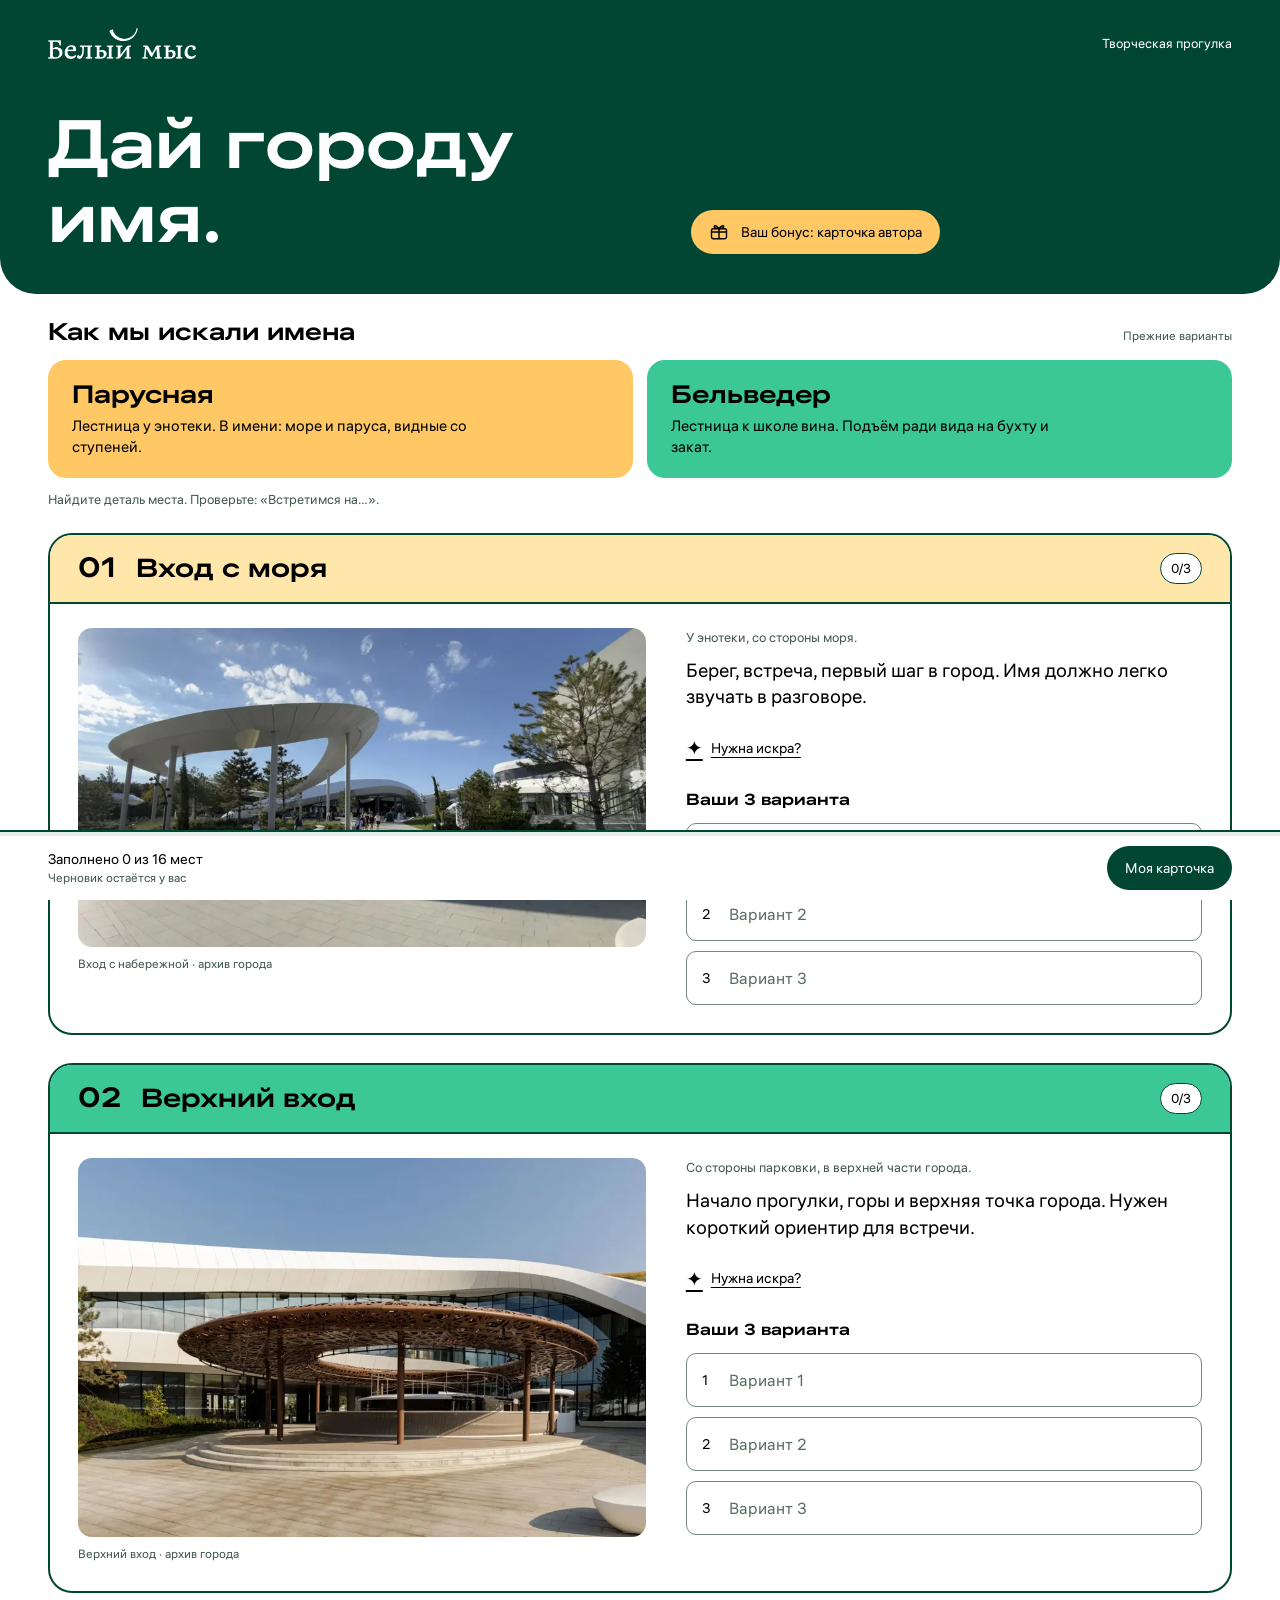
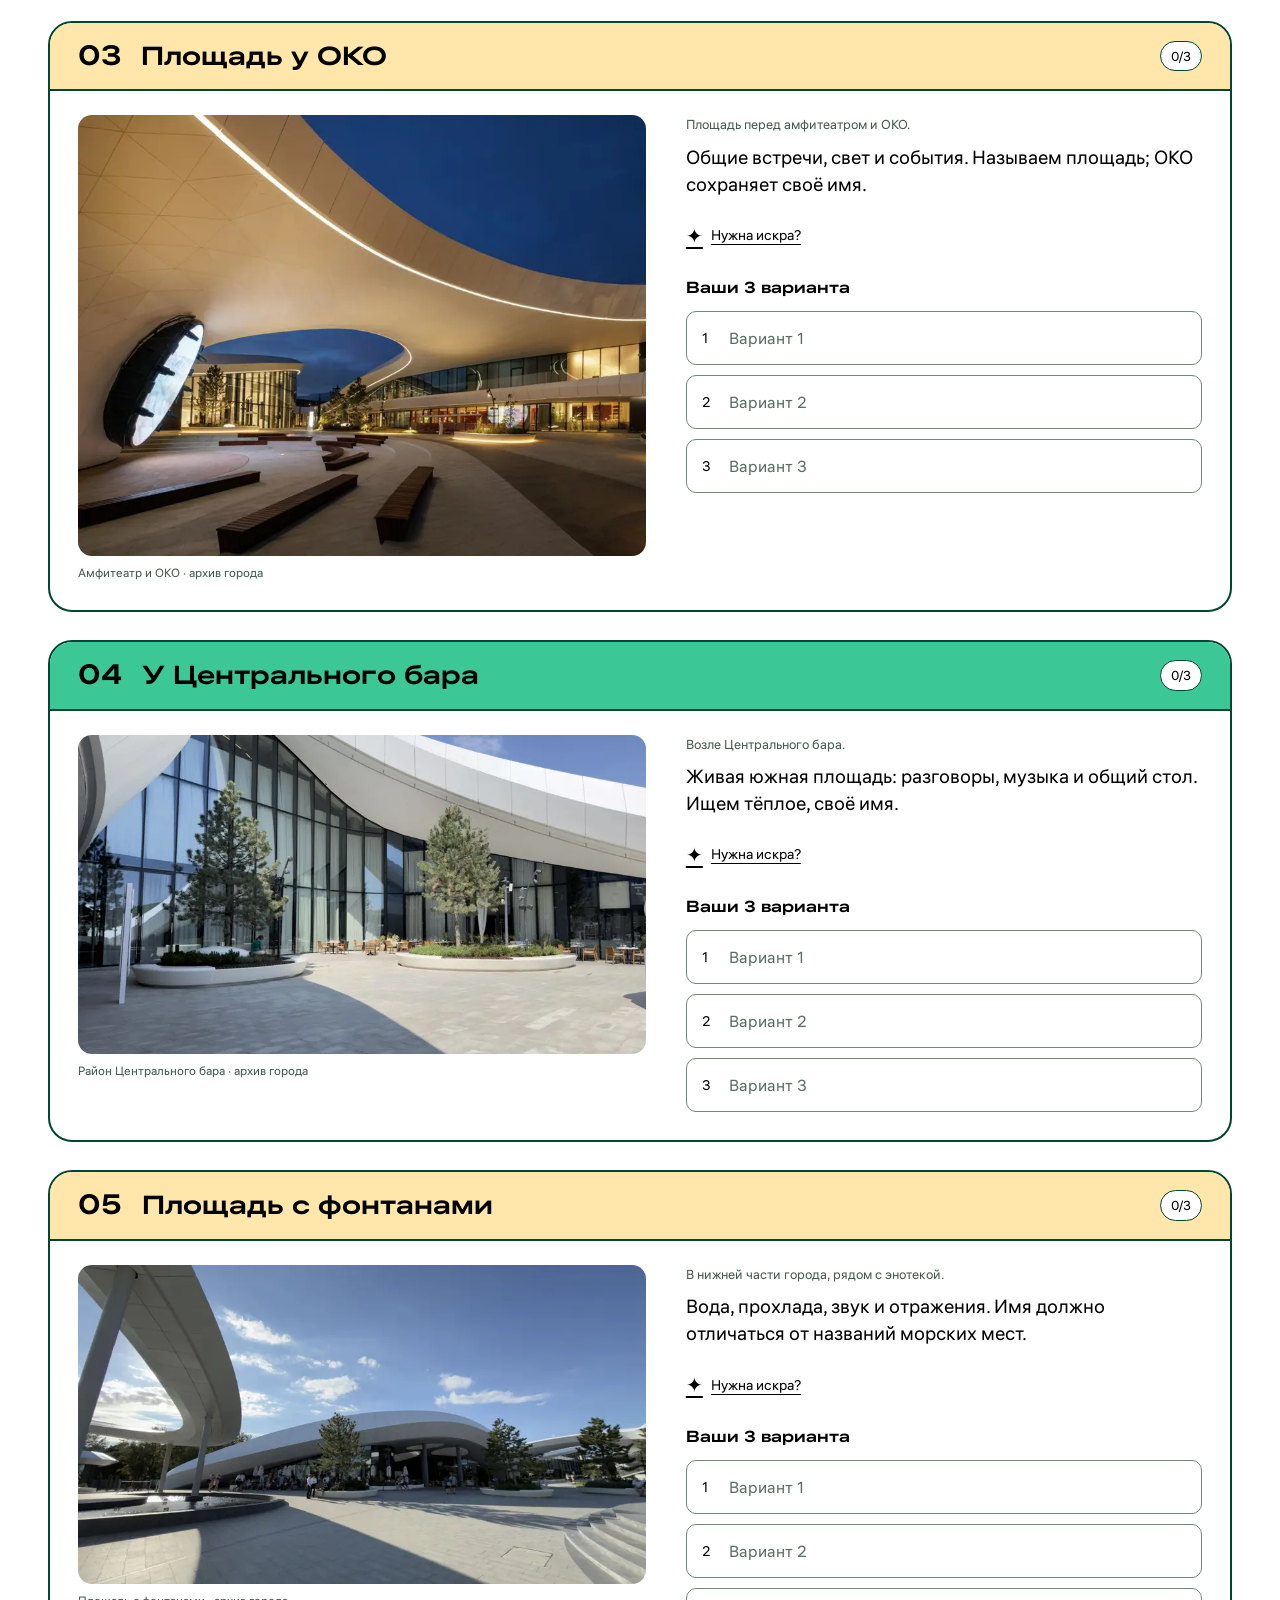
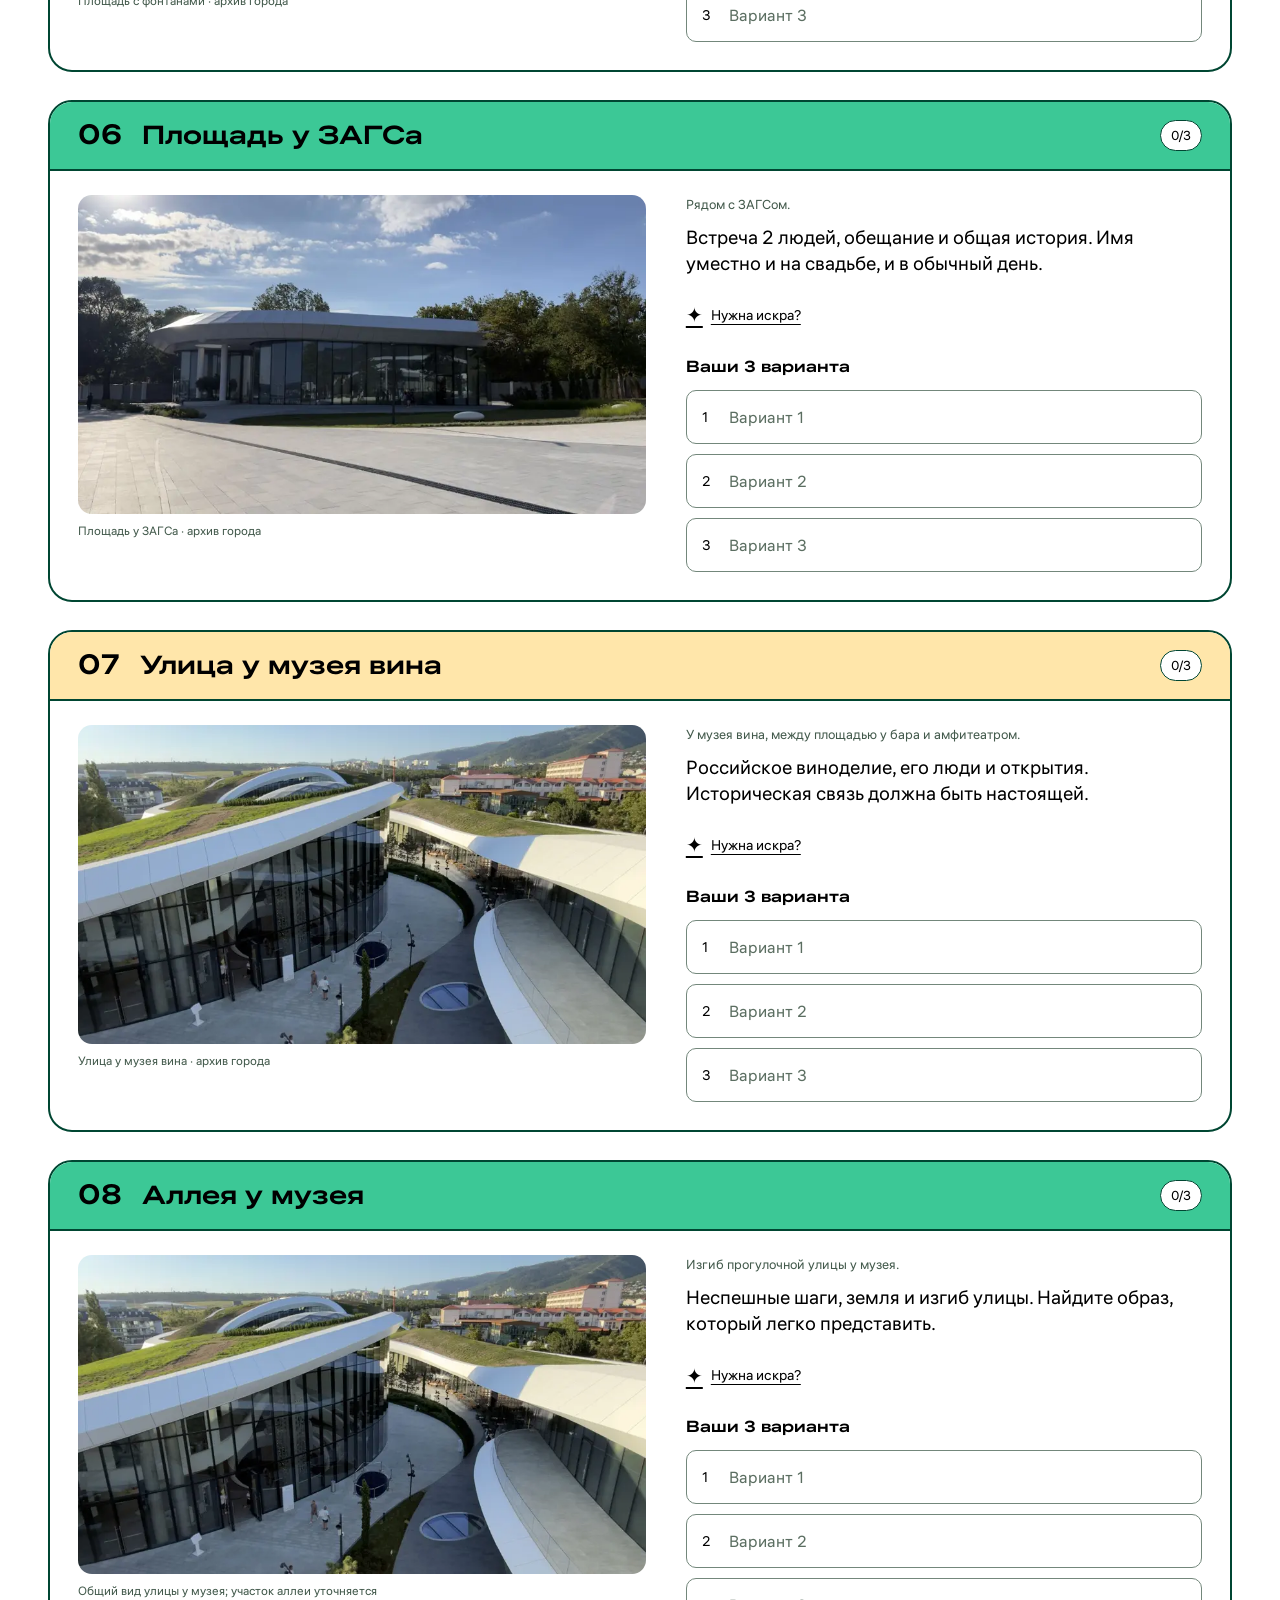
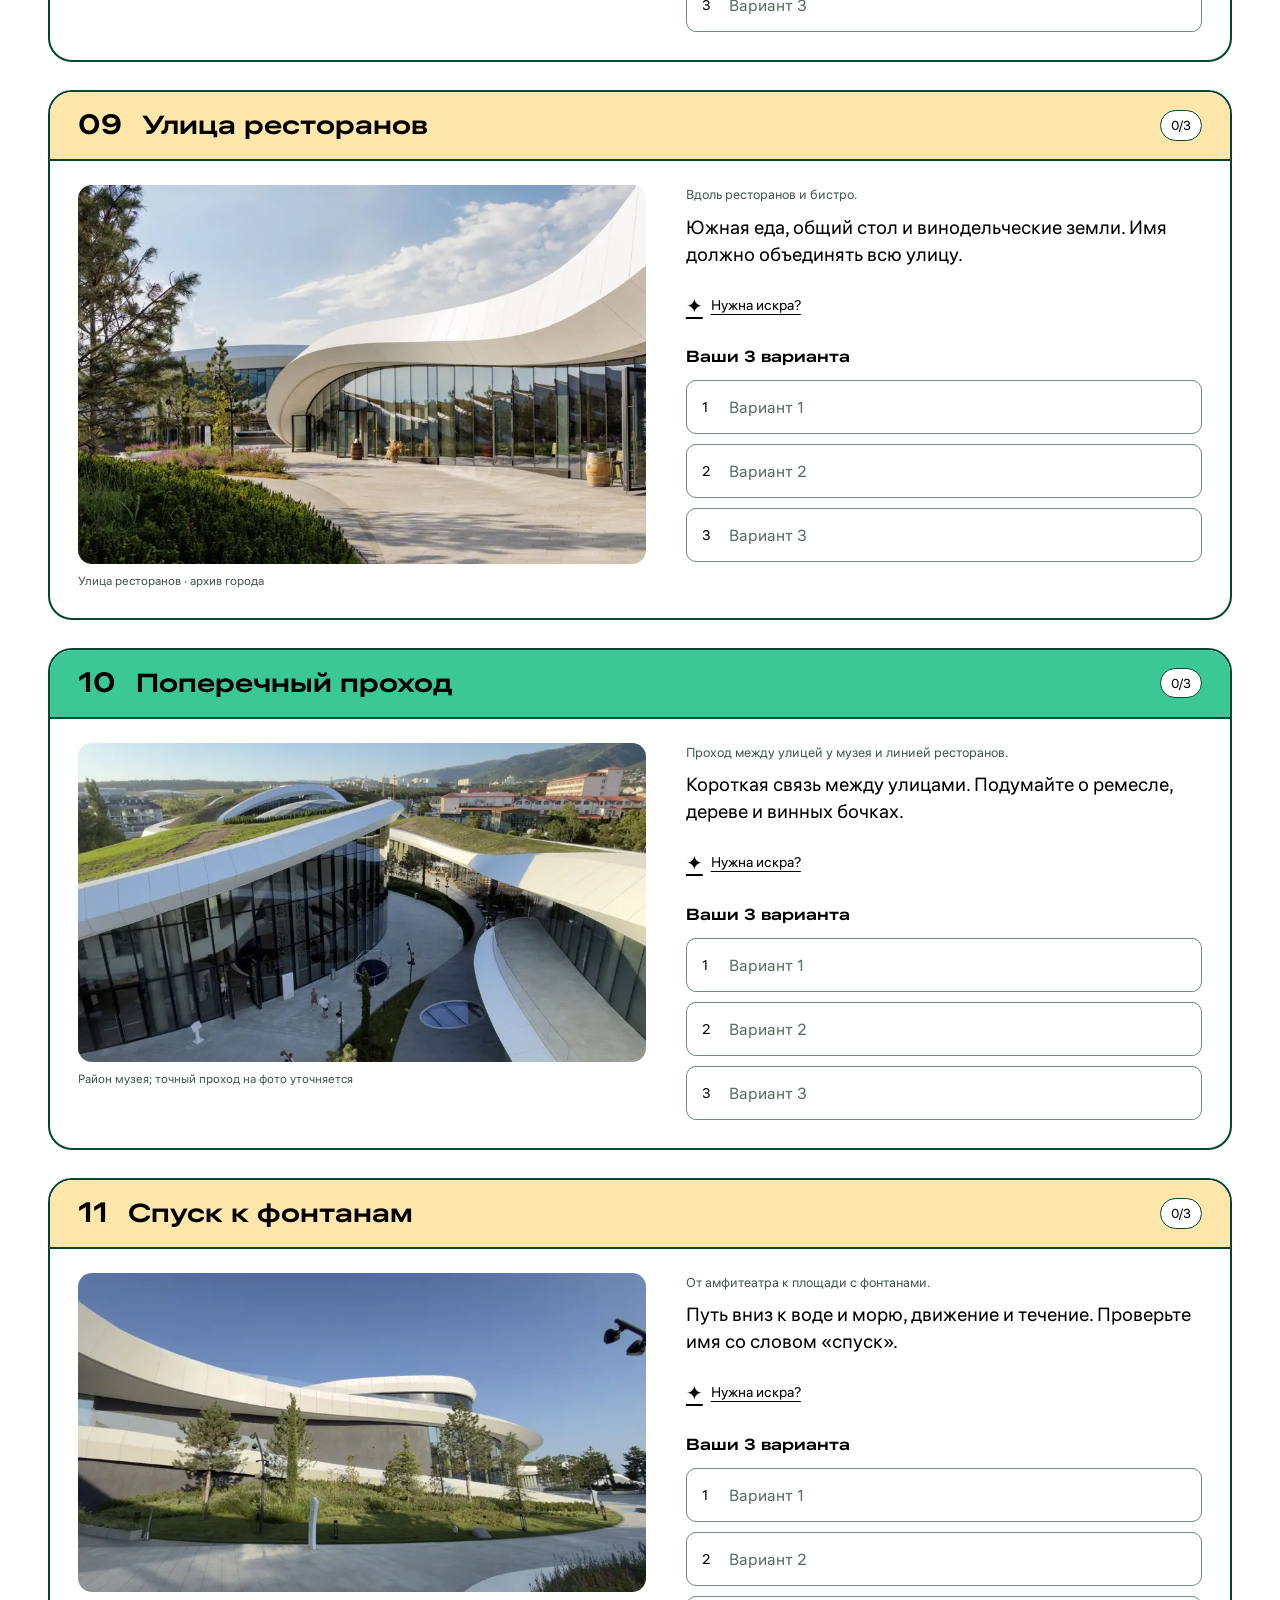
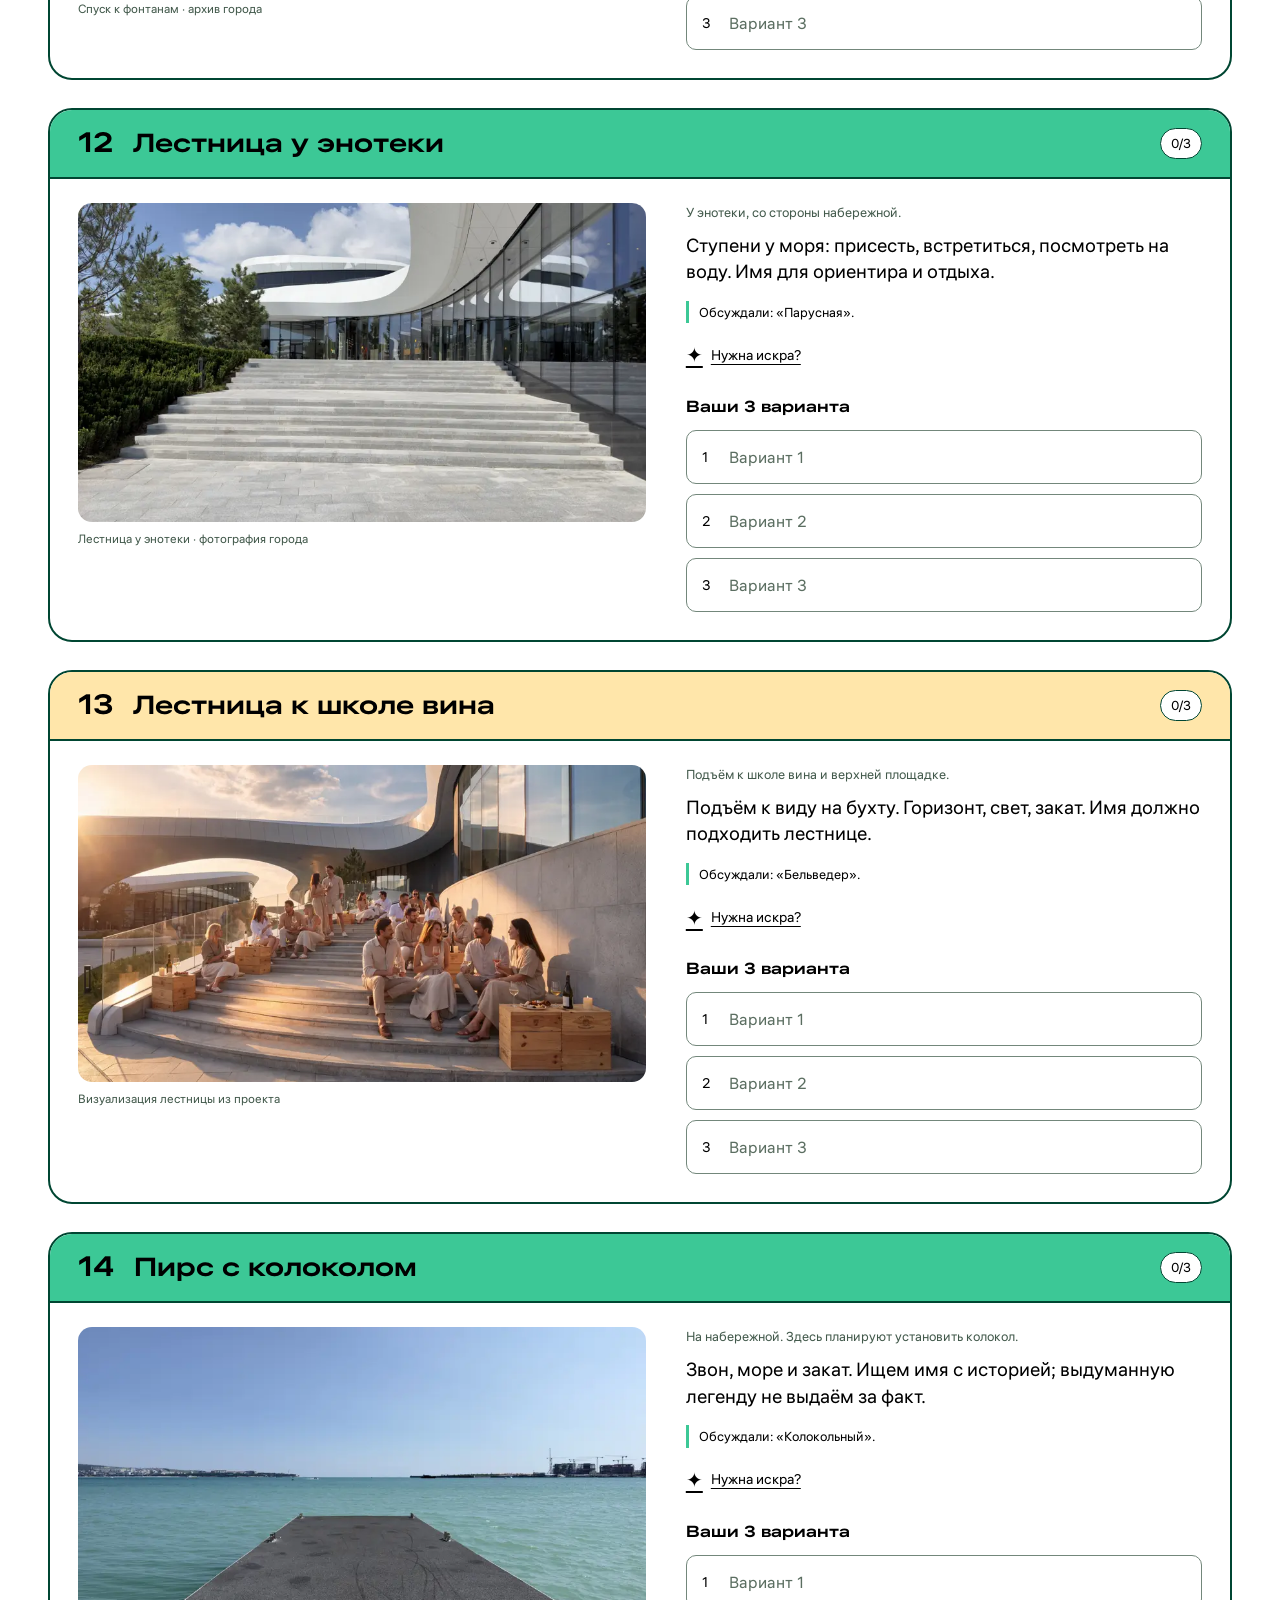
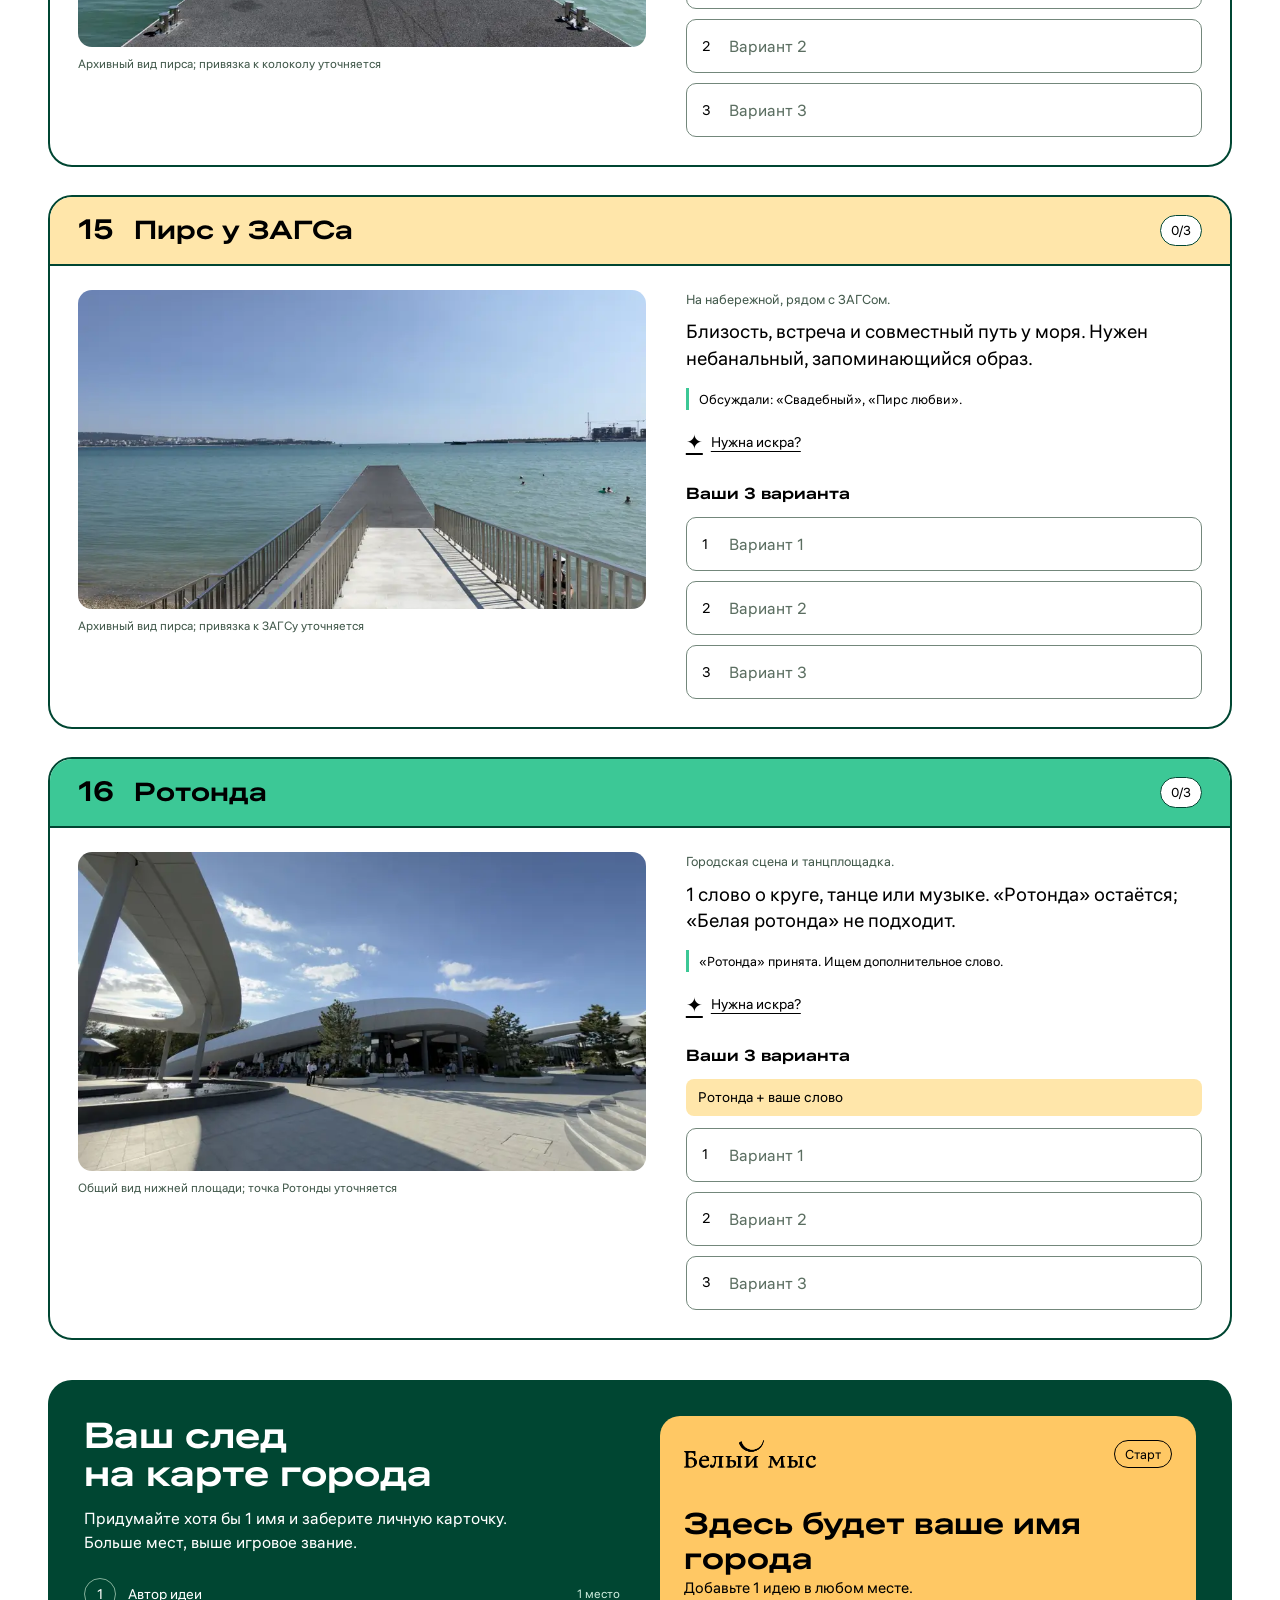
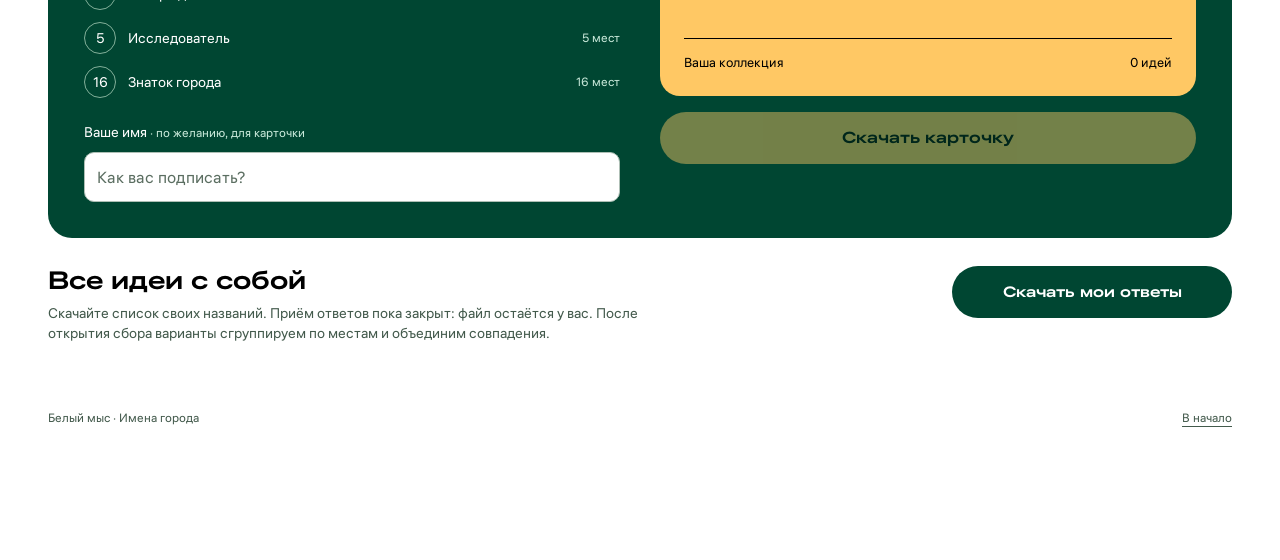
==== names/index.html @ 35e1e7e1 "Remove selected naming-page hero text" ====
<!doctype html>
<html lang="ru" data-names-version="clean-header-20261103-3"><head><meta charset="utf-8"><meta name="viewport" content="width=device-width,initial-scale=1,viewport-fit=cover"><title>Дай городу имя · Белый мыс</title><meta name="description" content="16 мест, ваши идеи и личная карточка автора. Придумайте имена Белому мысу."><meta name="theme-color" content="#004632"><link rel="icon" href="/favicon.svg"><link rel="preload" href="/ALS-Hauss-Next-Regular.woff2" as="font" type="font/woff2" crossorigin><link rel="preload" href="/ALS-Hauss-Next-Wide-Bold.woff2" as="font" type="font/woff2" crossorigin><style>
@font-face{font-family:Hauss;src:url('/ALS-Hauss-Next-Regular.woff2') format('woff2');font-weight:400;font-display:swap}
@font-face{font-family:HaussWide;src:url('/ALS-Hauss-Next-Wide-Bold.woff2') format('woff2');font-weight:700;font-display:swap}
:root{--yellow:#ffc864;--green:#3cc896;--forest:#004632;--cream:#ffe6aa;--ink:#000;--white:#fff;--red:#c81432;--line:#aebfb5;--muted:#435a4c}
*{box-sizing:border-box}html{scroll-behavior:smooth;scroll-padding-top:16px}body{margin:0;color:var(--ink);background:var(--white);font:17px/1.45 Hauss,sans-serif;-webkit-font-smoothing:antialiased}h1,h2,h3,p,figure{margin:0}h1,h2,h3,strong,legend,.wide{font-family:HaussWide,sans-serif;font-weight:700}h1,h2,h3{line-height:1.08}button,input,select{font:inherit}button,summary,a{-webkit-tap-highlight-color:transparent}button,summary{cursor:pointer}img{display:block;max-width:100%}a{color:inherit;text-underline-offset:4px}button:disabled{opacity:.45;cursor:default}button:focus-visible,a:focus-visible,summary:focus-visible{outline:3px solid currentColor;outline-offset:4px}input:focus,select:focus{outline:3px solid var(--green);outline-offset:2px}[hidden]{display:none!important}.wrap{width:min(100% - 64px,1184px);margin-inline:auto}.hero{background:var(--forest);color:var(--white);border-radius:0 0 36px 36px}.topbar{display:flex;align-items:center;justify-content:space-between;gap:20px;padding:28px 0}.brand{width:148px;height:auto}.topbar span{font-size:13px}.hero-body{display:grid;grid-template-columns:1.1fr 1fr;gap:48px;padding:20px 0 40px;align-items:end}.hero h1{font-size:68px;max-width:620px}.hero h1 span{display:block}.lead{font-size:20px;line-height:1.4;margin-bottom:20px}.gift-link{display:inline-flex;align-items:center;gap:12px;min-height:44px;color:var(--ink);background:var(--yellow);padding:10px 18px;border-radius:100px;text-decoration:none;font-size:14px}.gift-link svg{width:20px;height:20px}.intro{display:flex;justify-content:space-between;align-items:start;gap:40px;padding:24px 0}.intro-example{font-size:16px;line-height:1.5;max-width:560px}.intro-example strong{font-size:17px}.how{font-size:14px;max-width:480px;flex:0 1 440px}.how summary{min-height:44px;display:flex;align-items:center;gap:12px;list-style:none}.how summary::after{content:'+';font-size:26px;margin-left:auto}.how[open] summary::after{content:'−'}.how summary::-webkit-details-marker{display:none}.how p{padding:10px 0;line-height:1.5}.how p+p{border-top:1px solid var(--line)}.places-list{display:grid;gap:28px}.place{border:2px solid var(--forest);border-radius:24px;overflow:hidden;background:var(--white);scroll-margin-top:16px}.place-top{display:flex;justify-content:space-between;align-items:center;gap:20px;padding:18px 28px;background:var(--cream);border-bottom:2px solid var(--forest)}.place:nth-child(even) .place-top{background:var(--green)}.place-heading{display:flex;align-items:baseline;gap:20px;min-width:0}.place-num{font-family:HaussWide,sans-serif;font-size:28px;line-height:1;flex:none}.place h3{font-size:26px;line-height:1.15}.card-count{font-size:13px;white-space:nowrap;flex:none;border:1px solid var(--forest);padding:5px 10px;border-radius:100px;background:var(--white)}.place[data-complete="true"] .card-count{background:var(--forest);color:var(--white)}.place-inner{display:grid;grid-template-columns:1.1fr 1fr;gap:40px;padding:24px 28px 28px;align-items:start}.place figure img{width:100%;height:auto;border-radius:14px}.place figcaption{font-size:12px;line-height:1.4;color:var(--muted);padding-top:9px}.location{font-size:13px;color:var(--muted);margin-bottom:10px}.brief{font-size:19px;line-height:1.4;margin-bottom:16px}.hint{font-size:14px;margin-bottom:18px}.hint summary{width:max-content;min-height:44px;display:flex;align-items:center;gap:8px;list-style:none;text-decoration:underline;text-underline-offset:4px}.hint summary::-webkit-details-marker{display:none}.hint summary::before{content:'✦';font-size:20px}.hint p{background:var(--cream);border-radius:12px;padding:14px 16px;margin:2px 0 16px}fieldset{min-width:0;padding:0;border:0;margin:0}legend{font-size:16px;padding:0;margin-bottom:12px}.variant{display:flex;align-items:center;position:relative;margin-bottom:10px}.variant:last-child{margin-bottom:0}.variant>span{position:absolute;left:16px;font-size:14px;pointer-events:none}.variant input{width:100%;min-width:0;height:54px;padding:14px 16px 14px 42px;border:1px solid #73877b;border-radius:10px;background:var(--white);color:var(--ink);font-size:16px;scroll-margin-bottom:100px}.variant input::placeholder,.author::placeholder{color:#5b6e61;opacity:1}.variant input:not(:placeholder-shown){background:#effaf5}.rotunda{font-size:14px;padding:8px 12px;background:var(--cream);border-radius:8px;margin-bottom:12px}.result{background:var(--forest);color:var(--white);border-radius:24px;margin-top:40px;padding:36px;display:grid;grid-template-columns:1fr 1fr;gap:40px;scroll-margin-top:16px}.result h2{font-size:36px;margin-bottom:14px}.result-copy>p{font-size:16px;max-width:440px}.levels{list-style:none;padding:0;margin:24px 0 0;display:grid;gap:12px}.levels li{display:flex;gap:12px;align-items:center;font-size:14px}.levels .level-number{display:flex;align-items:center;justify-content:center;border:1px solid #83b09a;border-radius:50%;width:32px;height:32px;flex:none}.levels li[data-earned="true"] .level-number{background:var(--green);border-color:var(--green);color:var(--ink)}.levels li span:last-child{color:#c7e8d9;margin-left:auto;font-size:12px}.author-label,.favorite-label{display:block;font-size:14px;margin:24px 0 10px}.author-label span{font-size:12px;color:#c7e8d9}.author,select{width:100%;height:50px;border:1px solid var(--line);border-radius:10px;background:var(--white);color:var(--ink);padding:12px;font-size:16px;min-width:0}.postcard{background:var(--yellow);color:var(--ink);border-radius:20px;padding:24px;position:relative;overflow:hidden;min-height:280px;display:flex;flex-direction:column;justify-content:space-between;gap:24px}.postcard-logo{width:132px;height:auto}.card-level{font-size:13px;display:flex;flex-wrap:wrap;gap:12px;align-items:center;justify-content:space-between}.card-level>span{border:1px solid var(--ink);padding:4px 10px;border-radius:50px}.postcard-name{font-family:HaussWide,sans-serif;font-size:30px;line-height:1.16;overflow-wrap:anywhere}.postcard-bottom>span:first-child{min-width:0;overflow-wrap:anywhere}.postcard-bottom>span:last-child{white-space:nowrap}.postcard-bottom{border-top:1px solid var(--ink);padding-top:14px;font-size:13px;display:flex;justify-content:space-between;gap:12px}.card-empty{font-size:15px}.reward-download{display:block;width:100%;background:var(--yellow);color:var(--ink);border:0;border-radius:100px;min-height:52px;padding:14px;font-family:HaussWide,sans-serif;font-size:16px;margin-top:16px}.result select{font-size:14px}.card-status{font-size:13px;margin-top:12px}.save-area{padding:28px 0 32px;display:flex;align-items:start;justify-content:space-between;gap:40px}.save-copy{max-width:620px}.save-copy h2{font-size:25px;margin-bottom:10px}.save-copy p{font-size:14px;color:var(--muted)}.save-actions{min-width:280px}.submit{display:block;width:100%;min-height:52px;background:var(--forest);color:var(--white);border:0;border-radius:100px;padding:14px 24px;font-family:HaussWide,sans-serif;font-size:15px}.status{background:var(--cream);color:var(--ink);font-size:14px;padding:16px;border-radius:12px;margin-top:16px}.status.error{color:var(--red)}.backup{background:none;border:0;color:var(--ink);padding:12px 0;text-decoration:underline;font-size:14px}.bottom{position:fixed;bottom:0;inset-inline:0;z-index:20;background:var(--white);color:var(--ink);border-top:2px solid var(--forest);padding-bottom:env(safe-area-inset-bottom)}.bottom-inner{display:flex;justify-content:space-between;align-items:center;gap:20px;padding-block:10px}.progress-stack{min-width:0}.progress{display:block;font-size:14px}.draft{font-size:12px;color:var(--muted);display:block}.bottom a{background:var(--forest);color:var(--white);padding:12px 18px;border-radius:100px;text-decoration:none;font-size:14px;white-space:nowrap;min-height:44px}.progress-track{height:4px;background:#e4ece7}.progress-fill{height:100%;background:var(--green);width:0;transition:width .2s}.toast{position:fixed;left:50%;transform:translateX(-50%);bottom:100px;z-index:25;width:max-content;max-width:calc(100% - 32px);padding:14px 20px;border:2px solid var(--forest);border-radius:16px;background:var(--yellow);font-size:14px;box-shadow:0 4px 0 var(--forest)}.update-notice{background:var(--yellow);color:var(--ink);padding:12px 20px;display:flex;justify-content:center;align-items:center;gap:20px;font-size:14px}.update-notice button{background:var(--forest);color:var(--white);border:0;border-radius:100px;padding:12px 18px;min-height:44px}footer{display:flex;justify-content:space-between;align-items:center;gap:20px;padding:20px 0 120px;font-size:12px;color:var(--muted)}footer a{display:flex;align-items:center;min-height:44px}.trap,.sr-only{position:absolute;width:1px;height:1px;padding:0;overflow:hidden;clip:rect(0,0,0,0);white-space:nowrap;border:0}.skip{position:absolute;top:-100px;left:16px;background:var(--white);padding:12px;z-index:30}.skip:focus{top:12px}noscript{display:block;background:var(--cream);padding:20px}
@media(max-width:900px){.wrap{width:calc(100% - 40px)}.hero h1{font-size:54px}.hero-body{gap:32px}.place-inner{gap:24px;padding:22px}.place-top{padding:18px 22px}.place h3{font-size:23px}.brief{font-size:17px}.result{padding:28px;gap:28px}.result h2{font-size:30px}.postcard-name{font-size:26px}.save-actions{min-width:240px}}
@media(max-width:700px){.wrap{width:calc(100% - 32px)}.hero{border-radius:0 0 24px 24px}.topbar{padding:22px 4px 12px;gap:16px}.brand{width:130px}.topbar span{font-size:11px;max-width:110px;text-align:right}.hero-body{display:block;padding:12px 4px 24px}.hero h1{font-size:43px;line-height:1.02;margin-bottom:16px;max-width:360px}.hero h1 span{display:inline}.lead{font-size:16px;margin-bottom:16px;max-width:420px}.gift-link{min-height:44px;font-size:13px;padding:10px 14px;gap:10px}.intro{display:block;padding:20px 4px 12px}.intro-example{font-size:14px}.intro-example strong{font-size:14px}.how{font-size:14px;margin-top:6px}.how summary{min-height:44px}.places-list{gap:20px}.place{border-radius:20px}.place-top{padding:16px;gap:12px;align-items:start}.place-heading{align-items:start;gap:12px}.place-num{font-size:20px;line-height:1.15}.place h3{font-size:22px}.card-count{font-size:11px;padding:4px 7px;margin-top:1px}.place-inner{display:block;padding:14px 16px 20px}.place figure{margin-bottom:16px}.place figure img{border-radius:10px}.place figcaption{font-size:12px;padding-top:8px}.location{font-size:12px;margin-bottom:8px}.brief{font-size:17px;margin-bottom:2px}.hint{margin-bottom:12px}.hint summary{font-size:13px;min-height:44px}.hint p{font-size:14px;margin-bottom:12px;padding:12px}.variant input{height:52px}.result{display:block;padding:24px 20px;margin-top:28px;border-radius:20px}.result h2{font-size:30px;margin-bottom:12px}.result-copy>p{font-size:15px}.levels{margin-top:20px}.author-label{margin-top:20px}.result-card{margin-top:28px}.postcard{padding:20px;min-height:256px;border-radius:16px}.postcard-name{font-size:27px}.favorite-label{margin-top:16px}.save-area{display:block;padding:24px 4px}.save-copy h2{font-size:24px}.save-copy p{font-size:13px}.save-actions{min-width:0;margin-top:20px}.bottom-inner{padding-block:9px;gap:12px}.progress{font-size:12px}.draft{font-size:11px;max-width:190px}.bottom a{padding:12px 14px;font-size:13px}.toast{bottom:94px;font-size:13px}footer{font-size:11px;padding:4px 4px 112px}.update-notice{padding:10px 16px;gap:12px;font-size:12px}}
@media(max-width:360px){.hero h1{font-size:37px}.place h3{font-size:20px}.place-top{padding:14px 12px}.place-inner{padding:12px 12px 16px}.place-heading{gap:9px}.card-count{padding:3px 6px}.result{padding:22px 16px}.bottom a{font-size:12px;padding-inline:12px}.draft{max-width:160px}.levels li{font-size:13px}.levels li span:last-child{font-size:11px}}
@media(prefers-reduced-motion:reduce){html{scroll-behavior:auto}*{transition:none!important}}

.naming-examples{padding:24px 0}.examples-heading{display:flex;align-items:baseline;justify-content:space-between;gap:16px;margin-bottom:14px}.examples-heading h2{font-size:24px;line-height:1.15}.examples-heading>span{font-size:12px;color:var(--muted);white-space:nowrap}.example-list{display:grid;grid-template-columns:1fr 1fr;gap:14px}.example-list article{border-radius:18px;padding:20px 24px;background:var(--yellow);min-width:0}.example-list article:nth-child(2){background:var(--green)}.example-list h3{font-size:25px;margin-bottom:8px}.example-list p{font-size:15px;line-height:1.45;max-width:420px}.examples-rule{font-size:13px;margin-top:12px;color:var(--muted)}.prior-name{font-size:13px;line-height:1.4;border-left:3px solid var(--green);padding:2px 0 2px 10px;margin:10px 0}
@media(max-width:700px){.naming-examples{padding:20px 4px}.examples-heading{display:block;margin-bottom:12px}.examples-heading h2{font-size:21px;margin-bottom:4px}.examples-heading>span{font-size:12px}.example-list{gap:10px}.example-list article{padding:16px 14px;border-radius:16px}.example-list h3{font-size:20px;margin-bottom:8px}.example-list p{font-size:13px;line-height:1.45}.examples-rule{font-size:12px;margin-top:10px}.prior-name{font-size:12px}}
@media(max-width:360px){.example-list h3{font-size:17px}.example-list article{padding:14px 11px}.example-list p{font-size:12px}}
</style></head><body id="top"><a class="skip" href="#places">К местам</a><div class="update-notice" id="update-notice" hidden><span>Готова новая версия страницы</span><button type="button" id="update-page">Обновить</button></div>
<div class="hero"><div class="wrap"><header class="topbar"><img class="brand" src="[data-uri]" width="1225" height="259" alt="Белый мыс"><span>Творческая прогулка</span></header><div class="hero-body"><h1>Дай городу <span>имя.</span></h1><div><a class="gift-link" href="#send"><svg viewBox="0 0 24 24" fill="none" stroke="currentColor" stroke-width="1.7" aria-hidden="true"><rect x="3" y="8" width="18" height="12" rx="2"/><path d="M12 8v12M3 12h18"/><path d="M12 8C3 8 6 0 12 8Zm0 0c9 0 6-8 0 0Z"/></svg>Ваш бонус: карточка автора</a></div></div></div></div>
<main class="wrap"><section class="naming-examples" id="examples" aria-labelledby="examples-title"><div class="examples-heading"><h2 id="examples-title">Как мы искали имена</h2><span>Прежние варианты</span></div><div class="example-list"><article><h3>Парусная</h3><p>Лестница у энотеки. В имени: море и паруса, видные со ступеней.</p></article><article><h3>Бельведер</h3><p>Лестница к школе вина. Подъём ради вида на бухту и закат.</p></article></div><p class="examples-rule">Найдите деталь места. Проверьте: «Встретимся на…».</p></section>
<form id="names-form"><h2 class="sr-only" id="places">Места для ваших идей</h2><div class="places-list"><section class="place" id="entrance-sea" aria-labelledby="title-entrance-sea"><div class="place-top"><div class="place-heading"><span class="place-num" aria-label="Место 1 из 16">01</span><h3 id="title-entrance-sea">Вход с моря</h3></div><span class="card-count" id="count-entrance-sea" aria-label="Заполнено вариантов">0/3</span></div><div class="place-inner"><figure><img src="[data-uri]" alt="Вход с набережной · архив города" width="1200" height="675" loading="eager"><figcaption>Вход с набережной · архив города</figcaption></figure><div class="place-body"><p class="location">У энотеки, со стороны моря.</p><p class="brief" aria-label="Что должно отражать имя">Берег, встреча, первый шаг в город. Имя должно легко звучать в разговоре.</p><details class="hint"><summary>Нужна искра?</summary><p>Представьте: вы только что пришли с моря. Какое слово хочется сказать?</p></details><fieldset><legend>Ваши 3 варианта</legend><label class="variant" for="entrance-sea-1"><span>1</span><input id="entrance-sea-1" name="entrance-sea-1" data-place="entrance-sea" data-slot="0" maxlength="80" autocomplete="off" type="text" aria-label="Нижний вход с набережной: вариант 1" placeholder="Вариант 1"></label><label class="variant" for="entrance-sea-2"><span>2</span><input id="entrance-sea-2" name="entrance-sea-2" data-place="entrance-sea" data-slot="1" maxlength="80" autocomplete="off" type="text" aria-label="Нижний вход с набережной: вариант 2" placeholder="Вариант 2"></label><label class="variant" for="entrance-sea-3"><span>3</span><input id="entrance-sea-3" name="entrance-sea-3" data-place="entrance-sea" data-slot="2" maxlength="80" autocomplete="off" type="text" aria-label="Нижний вход с набережной: вариант 3" placeholder="Вариант 3"></label></fieldset></div></div></section>
<section class="place" id="entrance-upper" aria-labelledby="title-entrance-upper"><div class="place-top"><div class="place-heading"><span class="place-num" aria-label="Место 2 из 16">02</span><h3 id="title-entrance-upper">Верхний вход</h3></div><span class="card-count" id="count-entrance-upper" aria-label="Заполнено вариантов">0/3</span></div><div class="place-inner"><figure><img src="[data-uri]" alt="Верхний вход · архив города" width="1199" height="800" loading="lazy"><figcaption>Верхний вход · архив города</figcaption></figure><div class="place-body"><p class="location">Со стороны парковки, в верхней части города.</p><p class="brief" aria-label="Что должно отражать имя">Начало прогулки, горы и верхняя точка города. Нужен короткий ориентир для встречи.</p><details class="hint"><summary>Нужна искра?</summary><p>Город начинается здесь. На что похож этот первый шаг?</p></details><fieldset><legend>Ваши 3 варианта</legend><label class="variant" for="entrance-upper-1"><span>1</span><input id="entrance-upper-1" name="entrance-upper-1" data-place="entrance-upper" data-slot="0" maxlength="80" autocomplete="off" type="text" aria-label="Верхний вход со стороны парковки: вариант 1" placeholder="Вариант 1"></label><label class="variant" for="entrance-upper-2"><span>2</span><input id="entrance-upper-2" name="entrance-upper-2" data-place="entrance-upper" data-slot="1" maxlength="80" autocomplete="off" type="text" aria-label="Верхний вход со стороны парковки: вариант 2" placeholder="Вариант 2"></label><label class="variant" for="entrance-upper-3"><span>3</span><input id="entrance-upper-3" name="entrance-upper-3" data-place="entrance-upper" data-slot="2" maxlength="80" autocomplete="off" type="text" aria-label="Верхний вход со стороны парковки: вариант 3" placeholder="Вариант 3"></label></fieldset></div></div></section>
<section class="place" id="square-amphitheatre" aria-labelledby="title-square-amphitheatre"><div class="place-top"><div class="place-heading"><span class="place-num" aria-label="Место 3 из 16">03</span><h3 id="title-square-amphitheatre">Площадь у ОКО</h3></div><span class="card-count" id="count-square-amphitheatre" aria-label="Заполнено вариантов">0/3</span></div><div class="place-inner"><figure><img src="[data-uri]" alt="Амфитеатр и ОКО · архив города" width="1032" height="800" loading="lazy"><figcaption>Амфитеатр и ОКО · архив города</figcaption></figure><div class="place-body"><p class="location">Площадь перед амфитеатром и ОКО.</p><p class="brief" aria-label="Что должно отражать имя">Общие встречи, свет и события. Называем площадь; ОКО сохраняет своё имя.</p><details class="hint"><summary>Нужна искра?</summary><p>Вечером сюда сходятся люди. Что их объединяет?</p></details><fieldset><legend>Ваши 3 варианта</legend><label class="variant" for="square-amphitheatre-1"><span>1</span><input id="square-amphitheatre-1" name="square-amphitheatre-1" data-place="square-amphitheatre" data-slot="0" maxlength="80" autocomplete="off" type="text" aria-label="Площадь у амфитеатра и ОКО: вариант 1" placeholder="Вариант 1"></label><label class="variant" for="square-amphitheatre-2"><span>2</span><input id="square-amphitheatre-2" name="square-amphitheatre-2" data-place="square-amphitheatre" data-slot="1" maxlength="80" autocomplete="off" type="text" aria-label="Площадь у амфитеатра и ОКО: вариант 2" placeholder="Вариант 2"></label><label class="variant" for="square-amphitheatre-3"><span>3</span><input id="square-amphitheatre-3" name="square-amphitheatre-3" data-place="square-amphitheatre" data-slot="2" maxlength="80" autocomplete="off" type="text" aria-label="Площадь у амфитеатра и ОКО: вариант 3" placeholder="Вариант 3"></label></fieldset></div></div></section>
<section class="place" id="square-central-bar" aria-labelledby="title-square-central-bar"><div class="place-top"><div class="place-heading"><span class="place-num" aria-label="Место 4 из 16">04</span><h3 id="title-square-central-bar">У Центрального бара</h3></div><span class="card-count" id="count-square-central-bar" aria-label="Заполнено вариантов">0/3</span></div><div class="place-inner"><figure><img src="[data-uri]" alt="Район Центрального бара · архив города" width="1200" height="675" loading="lazy"><figcaption>Район Центрального бара · архив города</figcaption></figure><div class="place-body"><p class="location">Возле Центрального бара.</p><p class="brief" aria-label="Что должно отражать имя">Живая южная площадь: разговоры, музыка и общий стол. Ищем тёплое, своё имя.</p><details class="hint"><summary>Нужна искра?</summary><p>Как позвать друзей сюда одним словом?</p></details><fieldset><legend>Ваши 3 варианта</legend><label class="variant" for="square-central-bar-1"><span>1</span><input id="square-central-bar-1" name="square-central-bar-1" data-place="square-central-bar" data-slot="0" maxlength="80" autocomplete="off" type="text" aria-label="Площадь у Центрального бара: вариант 1" placeholder="Вариант 1"></label><label class="variant" for="square-central-bar-2"><span>2</span><input id="square-central-bar-2" name="square-central-bar-2" data-place="square-central-bar" data-slot="1" maxlength="80" autocomplete="off" type="text" aria-label="Площадь у Центрального бара: вариант 2" placeholder="Вариант 2"></label><label class="variant" for="square-central-bar-3"><span>3</span><input id="square-central-bar-3" name="square-central-bar-3" data-place="square-central-bar" data-slot="2" maxlength="80" autocomplete="off" type="text" aria-label="Площадь у Центрального бара: вариант 3" placeholder="Вариант 3"></label></fieldset></div></div></section>
<section class="place" id="square-fountains" aria-labelledby="title-square-fountains"><div class="place-top"><div class="place-heading"><span class="place-num" aria-label="Место 5 из 16">05</span><h3 id="title-square-fountains">Площадь с фонтанами</h3></div><span class="card-count" id="count-square-fountains" aria-label="Заполнено вариантов">0/3</span></div><div class="place-inner"><figure><img src="[data-uri]" alt="Площадь с фонтанами · архив города" width="1200" height="675" loading="lazy"><figcaption>Площадь с фонтанами · архив города</figcaption></figure><div class="place-body"><p class="location">В нижней части города, рядом с энотекой.</p><p class="brief" aria-label="Что должно отражать имя">Вода, прохлада, звук и отражения. Имя должно отличаться от названий морских мест.</p><details class="hint"><summary>Нужна искра?</summary><p>Закройте глаза. Как звучат фонтаны?</p></details><fieldset><legend>Ваши 3 варианта</legend><label class="variant" for="square-fountains-1"><span>1</span><input id="square-fountains-1" name="square-fountains-1" data-place="square-fountains" data-slot="0" maxlength="80" autocomplete="off" type="text" aria-label="Площадь с фонтанами: вариант 1" placeholder="Вариант 1"></label><label class="variant" for="square-fountains-2"><span>2</span><input id="square-fountains-2" name="square-fountains-2" data-place="square-fountains" data-slot="1" maxlength="80" autocomplete="off" type="text" aria-label="Площадь с фонтанами: вариант 2" placeholder="Вариант 2"></label><label class="variant" for="square-fountains-3"><span>3</span><input id="square-fountains-3" name="square-fountains-3" data-place="square-fountains" data-slot="2" maxlength="80" autocomplete="off" type="text" aria-label="Площадь с фонтанами: вариант 3" placeholder="Вариант 3"></label></fieldset></div></div></section>
<section class="place" id="square-registry" aria-labelledby="title-square-registry"><div class="place-top"><div class="place-heading"><span class="place-num" aria-label="Место 6 из 16">06</span><h3 id="title-square-registry">Площадь у ЗАГСа</h3></div><span class="card-count" id="count-square-registry" aria-label="Заполнено вариантов">0/3</span></div><div class="place-inner"><figure><img src="[data-uri]" alt="Площадь у ЗАГСа · архив города" width="1200" height="675" loading="lazy"><figcaption>Площадь у ЗАГСа · архив города</figcaption></figure><div class="place-body"><p class="location">Рядом с ЗАГСом.</p><p class="brief" aria-label="Что должно отражать имя">Встреча 2 людей, обещание и общая история. Имя уместно и на свадьбе, и в обычный день.</p><details class="hint"><summary>Нужна искра?</summary><p>Как назвать место, где начинается «мы»?</p></details><fieldset><legend>Ваши 3 варианта</legend><label class="variant" for="square-registry-1"><span>1</span><input id="square-registry-1" name="square-registry-1" data-place="square-registry" data-slot="0" maxlength="80" autocomplete="off" type="text" aria-label="Площадь у ЗАГСа: вариант 1" placeholder="Вариант 1"></label><label class="variant" for="square-registry-2"><span>2</span><input id="square-registry-2" name="square-registry-2" data-place="square-registry" data-slot="1" maxlength="80" autocomplete="off" type="text" aria-label="Площадь у ЗАГСа: вариант 2" placeholder="Вариант 2"></label><label class="variant" for="square-registry-3"><span>3</span><input id="square-registry-3" name="square-registry-3" data-place="square-registry" data-slot="2" maxlength="80" autocomplete="off" type="text" aria-label="Площадь у ЗАГСа: вариант 3" placeholder="Вариант 3"></label></fieldset></div></div></section>
<section class="place" id="street-museum" aria-labelledby="title-street-museum"><div class="place-top"><div class="place-heading"><span class="place-num" aria-label="Место 7 из 16">07</span><h3 id="title-street-museum">Улица у музея вина</h3></div><span class="card-count" id="count-street-museum" aria-label="Заполнено вариантов">0/3</span></div><div class="place-inner"><figure><img src="[data-uri]" alt="Улица у музея вина · архив города" width="1200" height="675" loading="lazy"><figcaption>Улица у музея вина · архив города</figcaption></figure><div class="place-body"><p class="location">У музея вина, между площадью у бара и амфитеатром.</p><p class="brief" aria-label="Что должно отражать имя">Российское виноделие, его люди и открытия. Историческая связь должна быть настоящей.</p><details class="hint"><summary>Нужна искра?</summary><p>Какой человек или открытие помогли вину стать частью нашей жизни?</p></details><fieldset><legend>Ваши 3 варианта</legend><label class="variant" for="street-museum-1"><span>1</span><input id="street-museum-1" name="street-museum-1" data-place="street-museum" data-slot="0" maxlength="80" autocomplete="off" type="text" aria-label="Улица у музея вина: вариант 1" placeholder="Вариант 1"></label><label class="variant" for="street-museum-2"><span>2</span><input id="street-museum-2" name="street-museum-2" data-place="street-museum" data-slot="1" maxlength="80" autocomplete="off" type="text" aria-label="Улица у музея вина: вариант 2" placeholder="Вариант 2"></label><label class="variant" for="street-museum-3"><span>3</span><input id="street-museum-3" name="street-museum-3" data-place="street-museum" data-slot="2" maxlength="80" autocomplete="off" type="text" aria-label="Улица у музея вина: вариант 3" placeholder="Вариант 3"></label></fieldset></div></div></section>
<section class="place" id="alley-museum" aria-labelledby="title-alley-museum"><div class="place-top"><div class="place-heading"><span class="place-num" aria-label="Место 8 из 16">08</span><h3 id="title-alley-museum">Аллея у музея</h3></div><span class="card-count" id="count-alley-museum" aria-label="Заполнено вариантов">0/3</span></div><div class="place-inner"><figure><img src="[data-uri]" alt="Общий вид улицы у музея; участок аллеи уточняется" width="1200" height="675" loading="lazy"><figcaption>Общий вид улицы у музея; участок аллеи уточняется</figcaption></figure><div class="place-body"><p class="location">Изгиб прогулочной улицы у музея.</p><p class="brief" aria-label="Что должно отражать имя">Неспешные шаги, земля и изгиб улицы. Найдите образ, который легко представить.</p><details class="hint"><summary>Нужна искра?</summary><p>Если у прогулки есть свой ритм, как он называется?</p></details><fieldset><legend>Ваши 3 варианта</legend><label class="variant" for="alley-museum-1"><span>1</span><input id="alley-museum-1" name="alley-museum-1" data-place="alley-museum" data-slot="0" maxlength="80" autocomplete="off" type="text" aria-label="Аллея у музея: вариант 1" placeholder="Вариант 1"></label><label class="variant" for="alley-museum-2"><span>2</span><input id="alley-museum-2" name="alley-museum-2" data-place="alley-museum" data-slot="1" maxlength="80" autocomplete="off" type="text" aria-label="Аллея у музея: вариант 2" placeholder="Вариант 2"></label><label class="variant" for="alley-museum-3"><span>3</span><input id="alley-museum-3" name="alley-museum-3" data-place="alley-museum" data-slot="2" maxlength="80" autocomplete="off" type="text" aria-label="Аллея у музея: вариант 3" placeholder="Вариант 3"></label></fieldset></div></div></section>
<section class="place" id="street-gastronomy" aria-labelledby="title-street-gastronomy"><div class="place-top"><div class="place-heading"><span class="place-num" aria-label="Место 9 из 16">09</span><h3 id="title-street-gastronomy">Улица ресторанов</h3></div><span class="card-count" id="count-street-gastronomy" aria-label="Заполнено вариантов">0/3</span></div><div class="place-inner"><figure><img src="[data-uri]" alt="Улица ресторанов · архив города" width="1199" height="800" loading="lazy"><figcaption>Улица ресторанов · архив города</figcaption></figure><div class="place-body"><p class="location">Вдоль ресторанов и бистро.</p><p class="brief" aria-label="Что должно отражать имя">Южная еда, общий стол и винодельческие земли. Имя должно объединять всю улицу.</p><details class="hint"><summary>Нужна искра?</summary><p>Какое слово могло бы собрать все эти кухни за одним столом?</p></details><fieldset><legend>Ваши 3 варианта</legend><label class="variant" for="street-gastronomy-1"><span>1</span><input id="street-gastronomy-1" name="street-gastronomy-1" data-place="street-gastronomy" data-slot="0" maxlength="80" autocomplete="off" type="text" aria-label="Улица ресторанов: вариант 1" placeholder="Вариант 1"></label><label class="variant" for="street-gastronomy-2"><span>2</span><input id="street-gastronomy-2" name="street-gastronomy-2" data-place="street-gastronomy" data-slot="1" maxlength="80" autocomplete="off" type="text" aria-label="Улица ресторанов: вариант 2" placeholder="Вариант 2"></label><label class="variant" for="street-gastronomy-3"><span>3</span><input id="street-gastronomy-3" name="street-gastronomy-3" data-place="street-gastronomy" data-slot="2" maxlength="80" autocomplete="off" type="text" aria-label="Улица ресторанов: вариант 3" placeholder="Вариант 3"></label></fieldset></div></div></section>
<section class="place" id="lane-cross" aria-labelledby="title-lane-cross"><div class="place-top"><div class="place-heading"><span class="place-num" aria-label="Место 10 из 16">10</span><h3 id="title-lane-cross">Поперечный проход</h3></div><span class="card-count" id="count-lane-cross" aria-label="Заполнено вариантов">0/3</span></div><div class="place-inner"><figure><img src="[data-uri]" alt="Район музея; точный проход на фото уточняется" width="1200" height="675" loading="lazy"><figcaption>Район музея; точный проход на фото уточняется</figcaption></figure><div class="place-body"><p class="location">Проход между улицей у музея и линией ресторанов.</p><p class="brief" aria-label="Что должно отражать имя">Короткая связь между улицами. Подумайте о ремесле, дереве и винных бочках.</p><details class="hint"><summary>Нужна искра?</summary><p>Маленький проход с большим характером. На что он похож?</p></details><fieldset><legend>Ваши 3 варианта</legend><label class="variant" for="lane-cross-1"><span>1</span><input id="lane-cross-1" name="lane-cross-1" data-place="lane-cross" data-slot="0" maxlength="80" autocomplete="off" type="text" aria-label="Поперечный проход между улицами: вариант 1" placeholder="Вариант 1"></label><label class="variant" for="lane-cross-2"><span>2</span><input id="lane-cross-2" name="lane-cross-2" data-place="lane-cross" data-slot="1" maxlength="80" autocomplete="off" type="text" aria-label="Поперечный проход между улицами: вариант 2" placeholder="Вариант 2"></label><label class="variant" for="lane-cross-3"><span>3</span><input id="lane-cross-3" name="lane-cross-3" data-place="lane-cross" data-slot="2" maxlength="80" autocomplete="off" type="text" aria-label="Поперечный проход между улицами: вариант 3" placeholder="Вариант 3"></label></fieldset></div></div></section>
<section class="place" id="street-descent" aria-labelledby="title-street-descent"><div class="place-top"><div class="place-heading"><span class="place-num" aria-label="Место 11 из 16">11</span><h3 id="title-street-descent">Спуск к фонтанам</h3></div><span class="card-count" id="count-street-descent" aria-label="Заполнено вариантов">0/3</span></div><div class="place-inner"><figure><img src="[data-uri]" alt="Спуск к фонтанам · архив города" width="1200" height="675" loading="lazy"><figcaption>Спуск к фонтанам · архив города</figcaption></figure><div class="place-body"><p class="location">От амфитеатра к площади с фонтанами.</p><p class="brief" aria-label="Что должно отражать имя">Путь вниз к воде и морю, движение и течение. Проверьте имя со словом «спуск».</p><details class="hint"><summary>Нужна искра?</summary><p>Если бы улица была рекой, как бы вы её назвали?</p></details><fieldset><legend>Ваши 3 варианта</legend><label class="variant" for="street-descent-1"><span>1</span><input id="street-descent-1" name="street-descent-1" data-place="street-descent" data-slot="0" maxlength="80" autocomplete="off" type="text" aria-label="Спуск к площади с фонтанами: вариант 1" placeholder="Вариант 1"></label><label class="variant" for="street-descent-2"><span>2</span><input id="street-descent-2" name="street-descent-2" data-place="street-descent" data-slot="1" maxlength="80" autocomplete="off" type="text" aria-label="Спуск к площади с фонтанами: вариант 2" placeholder="Вариант 2"></label><label class="variant" for="street-descent-3"><span>3</span><input id="street-descent-3" name="street-descent-3" data-place="street-descent" data-slot="2" maxlength="80" autocomplete="off" type="text" aria-label="Спуск к площади с фонтанами: вариант 3" placeholder="Вариант 3"></label></fieldset></div></div></section>
<section class="place" id="stairs-enoteca" aria-labelledby="title-stairs-enoteca"><div class="place-top"><div class="place-heading"><span class="place-num" aria-label="Место 12 из 16">12</span><h3 id="title-stairs-enoteca">Лестница у энотеки</h3></div><span class="card-count" id="count-stairs-enoteca" aria-label="Заполнено вариантов">0/3</span></div><div class="place-inner"><figure><img src="[data-uri]" alt="Лестница у энотеки · фотография города" width="8064" height="4536" loading="lazy"><figcaption>Лестница у энотеки · фотография города</figcaption></figure><div class="place-body"><p class="location">У энотеки, со стороны набережной.</p><p class="brief" aria-label="Что должно отражать имя">Ступени у моря: присесть, встретиться, посмотреть на воду. Имя для ориентира и отдыха.</p><p class="prior-name">Обсуждали: «Парусная».</p><details class="hint"><summary>Нужна искра?</summary><p>Это лестница или место для маленькой паузы?</p></details><fieldset><legend>Ваши 3 варианта</legend><label class="variant" for="stairs-enoteca-1"><span>1</span><input id="stairs-enoteca-1" name="stairs-enoteca-1" data-place="stairs-enoteca" data-slot="0" maxlength="80" autocomplete="off" type="text" aria-label="Лестница у энотеки: вариант 1" placeholder="Вариант 1"></label><label class="variant" for="stairs-enoteca-2"><span>2</span><input id="stairs-enoteca-2" name="stairs-enoteca-2" data-place="stairs-enoteca" data-slot="1" maxlength="80" autocomplete="off" type="text" aria-label="Лестница у энотеки: вариант 2" placeholder="Вариант 2"></label><label class="variant" for="stairs-enoteca-3"><span>3</span><input id="stairs-enoteca-3" name="stairs-enoteca-3" data-place="stairs-enoteca" data-slot="2" maxlength="80" autocomplete="off" type="text" aria-label="Лестница у энотеки: вариант 3" placeholder="Вариант 3"></label></fieldset></div></div></section>
<section class="place" id="stairs-wine-school" aria-labelledby="title-stairs-wine-school"><div class="place-top"><div class="place-heading"><span class="place-num" aria-label="Место 13 из 16">13</span><h3 id="title-stairs-wine-school">Лестница к школе вина</h3></div><span class="card-count" id="count-stairs-wine-school" aria-label="Заполнено вариантов">0/3</span></div><div class="place-inner"><figure><img src="[data-uri]" alt="Визуализация лестницы из проекта" width="5504" height="3072" loading="lazy"><figcaption>Визуализация лестницы из проекта</figcaption></figure><div class="place-body"><p class="location">Подъём к школе вина и верхней площадке.</p><p class="brief" aria-label="Что должно отражать имя">Подъём к виду на бухту. Горизонт, свет, закат. Имя должно подходить лестнице.</p><p class="prior-name">Обсуждали: «Бельведер».</p><details class="hint"><summary>Нужна искра?</summary><p>Как назвать момент, когда за последней ступенью открывается море?</p></details><fieldset><legend>Ваши 3 варианта</legend><label class="variant" for="stairs-wine-school-1"><span>1</span><input id="stairs-wine-school-1" name="stairs-wine-school-1" data-place="stairs-wine-school" data-slot="0" maxlength="80" autocomplete="off" type="text" aria-label="Лестница к школе вина: вариант 1" placeholder="Вариант 1"></label><label class="variant" for="stairs-wine-school-2"><span>2</span><input id="stairs-wine-school-2" name="stairs-wine-school-2" data-place="stairs-wine-school" data-slot="1" maxlength="80" autocomplete="off" type="text" aria-label="Лестница к школе вина: вариант 2" placeholder="Вариант 2"></label><label class="variant" for="stairs-wine-school-3"><span>3</span><input id="stairs-wine-school-3" name="stairs-wine-school-3" data-place="stairs-wine-school" data-slot="2" maxlength="80" autocomplete="off" type="text" aria-label="Лестница к школе вина: вариант 3" placeholder="Вариант 3"></label></fieldset></div></div></section>
<section class="place" id="pier-bell" aria-labelledby="title-pier-bell"><div class="place-top"><div class="place-heading"><span class="place-num" aria-label="Место 14 из 16">14</span><h3 id="title-pier-bell">Пирс с колоколом</h3></div><span class="card-count" id="count-pier-bell" aria-label="Заполнено вариантов">0/3</span></div><div class="place-inner"><figure><img src="[data-uri]" alt="Архивный вид пирса; привязка к колоколу уточняется" width="8064" height="4536" loading="lazy"><figcaption>Архивный вид пирса; привязка к колоколу уточняется</figcaption></figure><div class="place-body"><p class="location">На набережной. Здесь планируют установить колокол.</p><p class="brief" aria-label="Что должно отражать имя">Звон, море и закат. Ищем имя с историей; выдуманную легенду не выдаём за факт.</p><p class="prior-name">Обсуждали: «Колокольный».</p><details class="hint"><summary>Нужна искра?</summary><p>Колокол ещё планируют установить. Какое имя могло бы отозваться его звоном?</p></details><fieldset><legend>Ваши 3 варианта</legend><label class="variant" for="pier-bell-1"><span>1</span><input id="pier-bell-1" name="pier-bell-1" data-place="pier-bell" data-slot="0" maxlength="80" autocomplete="off" type="text" aria-label="Пирс с колоколом: вариант 1" placeholder="Вариант 1"></label><label class="variant" for="pier-bell-2"><span>2</span><input id="pier-bell-2" name="pier-bell-2" data-place="pier-bell" data-slot="1" maxlength="80" autocomplete="off" type="text" aria-label="Пирс с колоколом: вариант 2" placeholder="Вариант 2"></label><label class="variant" for="pier-bell-3"><span>3</span><input id="pier-bell-3" name="pier-bell-3" data-place="pier-bell" data-slot="2" maxlength="80" autocomplete="off" type="text" aria-label="Пирс с колоколом: вариант 3" placeholder="Вариант 3"></label></fieldset></div></div></section>
<section class="place" id="pier-registry" aria-labelledby="title-pier-registry"><div class="place-top"><div class="place-heading"><span class="place-num" aria-label="Место 15 из 16">15</span><h3 id="title-pier-registry">Пирс у ЗАГСа</h3></div><span class="card-count" id="count-pier-registry" aria-label="Заполнено вариантов">0/3</span></div><div class="place-inner"><figure><img src="[data-uri]" alt="Архивный вид пирса; привязка к ЗАГСу уточняется" width="8064" height="4536" loading="lazy"><figcaption>Архивный вид пирса; привязка к ЗАГСу уточняется</figcaption></figure><div class="place-body"><p class="location">На набережной, рядом с ЗАГСом.</p><p class="brief" aria-label="Что должно отражать имя">Близость, встреча и совместный путь у моря. Нужен небанальный, запоминающийся образ.</p><p class="prior-name">Обсуждали: «Свадебный», «Пирс любви».</p><details class="hint"><summary>Нужна искра?</summary><p>2 человека смотрят в одну сторону. Как назвать это чувство?</p></details><fieldset><legend>Ваши 3 варианта</legend><label class="variant" for="pier-registry-1"><span>1</span><input id="pier-registry-1" name="pier-registry-1" data-place="pier-registry" data-slot="0" maxlength="80" autocomplete="off" type="text" aria-label="Пирс рядом с ЗАГСом: вариант 1" placeholder="Вариант 1"></label><label class="variant" for="pier-registry-2"><span>2</span><input id="pier-registry-2" name="pier-registry-2" data-place="pier-registry" data-slot="1" maxlength="80" autocomplete="off" type="text" aria-label="Пирс рядом с ЗАГСом: вариант 2" placeholder="Вариант 2"></label><label class="variant" for="pier-registry-3"><span>3</span><input id="pier-registry-3" name="pier-registry-3" data-place="pier-registry" data-slot="2" maxlength="80" autocomplete="off" type="text" aria-label="Пирс рядом с ЗАГСом: вариант 3" placeholder="Вариант 3"></label></fieldset></div></div></section>
<section class="place" id="rotonda" aria-labelledby="title-rotonda"><div class="place-top"><div class="place-heading"><span class="place-num" aria-label="Место 16 из 16">16</span><h3 id="title-rotonda">Ротонда</h3></div><span class="card-count" id="count-rotonda" aria-label="Заполнено вариантов">0/3</span></div><div class="place-inner"><figure><img src="[data-uri]" alt="Общий вид нижней площади; точка Ротонды уточняется" width="1200" height="675" loading="lazy"><figcaption>Общий вид нижней площади; точка Ротонды уточняется</figcaption></figure><div class="place-body"><p class="location">Городская сцена и танцплощадка.</p><p class="brief" aria-label="Что должно отражать имя">1 слово о круге, танце или музыке. «Ротонда» остаётся; «Белая ротонда» не подходит.</p><p class="prior-name">«Ротонда» принята. Ищем дополнительное слово.</p><details class="hint"><summary>Нужна искра?</summary><p>Какое слово хочется поставить рядом с «Ротонда», когда начинается танец?</p></details><fieldset><legend>Ваши 3 варианта</legend><p class="rotunda">Ротонда + ваше слово</p><label class="variant" for="rotonda-1"><span>1</span><input id="rotonda-1" name="rotonda-1" data-place="rotonda" data-slot="0" maxlength="80" autocomplete="off" type="text" aria-label="Ротонда: вариант 1" placeholder="Вариант 1"></label><label class="variant" for="rotonda-2"><span>2</span><input id="rotonda-2" name="rotonda-2" data-place="rotonda" data-slot="1" maxlength="80" autocomplete="off" type="text" aria-label="Ротонда: вариант 2" placeholder="Вариант 2"></label><label class="variant" for="rotonda-3"><span>3</span><input id="rotonda-3" name="rotonda-3" data-place="rotonda" data-slot="2" maxlength="80" autocomplete="off" type="text" aria-label="Ротонда: вариант 3" placeholder="Вариант 3"></label></fieldset></div></div></section></div>
<section class="result" id="send" aria-labelledby="result-title"><div class="result-copy"><h2 id="result-title">Ваш след<br>на карте города</h2><p>Придумайте хотя бы 1 имя и заберите личную карточку. Больше мест, выше игровое звание.</p><ol class="levels"><li id="level-1"><span class="level-number">1</span>Автор идеи<span>1 место</span></li><li id="level-5"><span class="level-number">5</span>Исследователь<span>5 мест</span></li><li id="level-16"><span class="level-number">16</span>Знаток города<span>16 мест</span></li></ol><label class="author-label" for="author">Ваше имя <span>· по желанию, для карточки</span></label><input id="author" name="author" class="author" autocomplete="name" maxlength="120" placeholder="Как вас подписать?"><label class="trap" aria-hidden="true">Сайт<input name="website" tabindex="-1" autocomplete="off"></label></div>
<div class="result-card" id="reward-card"><div class="postcard"><div class="card-level"><img class="postcard-logo" id="card-logo" src="[data-uri]" width="1225" height="259" alt="Белый мыс"><span id="level-title">Старт</span></div><div><p class="postcard-name" id="card-name">Здесь будет<br>ваше имя города</p><p class="card-empty" id="card-empty">Добавьте 1 идею в любом месте.</p></div><div class="postcard-bottom"><span id="card-author">Ваша коллекция</span><span id="card-tally">0 идей</span></div></div><div id="favorite-wrap" hidden><label class="favorite-label" for="favorite">Какое имя поместить на карточку?</label><select id="favorite" name="favorite" aria-label="Имя для карточки"></select></div><button type="button" id="card-download" class="reward-download" disabled>Скачать карточку</button><p id="card-status" class="card-status" role="status" aria-live="polite"></p></div></section>
<section class="save-area" aria-labelledby="save-title"><div class="save-copy"><h2 id="save-title">Все идеи с собой</h2><p>Скачайте список своих названий. Приём ответов пока закрыт: файл остаётся у вас. После открытия сбора варианты сгруппируем по местам и объединим совпадения.</p></div><div class="save-actions"><button type="submit" id="submit" class="submit">Скачать мои ответы</button><p id="status" class="status" role="status" aria-live="polite" hidden></p><button type="button" id="backup" class="backup" hidden>Скачать копию ответов</button></div></section></form>
<noscript>Для заполнения анкеты включите JavaScript.</noscript><footer><span>Белый мыс · Имена города</span><a href="#top">В начало</a></footer></main>
<div class="toast" id="reward-toast" role="status" aria-live="polite" hidden></div><div class="bottom"><div class="progress-track" aria-hidden="true"><div class="progress-fill" id="progress-fill"></div></div><div class="bottom-inner wrap"><div class="progress-stack"><span class="progress" id="progress">Заполнено 0 из 16 мест</span><span class="draft" id="draft">Черновик остаётся у вас</span></div><a href="#send">Моя карточка</a></div></div>
<script>
'use strict';
const PLACES=[{"id": "entrance-sea", "title": "Нижний вход с набережной"}, {"id": "entrance-upper", "title": "Верхний вход со стороны парковки"}, {"id": "square-amphitheatre", "title": "Площадь у амфитеатра и ОКО"}, {"id": "square-central-bar", "title": "Площадь у Центрального бара"}, {"id": "square-fountains", "title": "Площадь с фонтанами"}, {"id": "square-registry", "title": "Площадь у ЗАГСа"}, {"id": "street-museum", "title": "Улица у музея вина"}, {"id": "alley-museum", "title": "Аллея у музея"}, {"id": "street-gastronomy", "title": "Улица ресторанов"}, {"id": "lane-cross", "title": "Поперечный проход между улицами"}, {"id": "street-descent", "title": "Спуск к площади с фонтанами"}, {"id": "stairs-enoteca", "title": "Лестница у энотеки"}, {"id": "stairs-wine-school", "title": "Лестница к школе вина"}, {"id": "pier-bell", "title": "Пирс с колоколом"}, {"id": "pier-registry", "title": "Пирс рядом с ЗАГСом"}, {"id": "rotonda", "title": "Ротонда"}];
const ENDPOINT='https://latelierdemusique.app.n8n.cloud/webhook/wine27-names-2026';
const ACCEPTING=false;
const STORAGE='wine27.names.simple.v1';
const form=document.getElementById('names-form'), status=document.getElementById('status'), submit=document.getElementById('submit'), draft=document.getElementById('draft');
const inputs=[...form.querySelectorAll('[data-place]')];
let key=crypto.randomUUID(), sent=false, sending=false, storageOK=true, lastSaved='', conflict=false;
function collect(){return {submission_key:key,author:form.elements.author.value,website:form.elements.website.value,answers:PLACES.map(p=>({place_id:p.id,variants:inputs.filter(i=>i.dataset.place===p.id).map(i=>i.value)}))};}
function message(text,error=false){status.hidden=false;status.textContent=text;status.classList.toggle('error',error);}
function update(){const b=collect(), count=gameStats(b).places;renderGame(b);document.getElementById('progress').textContent=`Заполнено ${count} из 16 мест`;return b;}
function persist(){const b=update();if(conflict)return b;try{lastSaved=JSON.stringify(b);localStorage.setItem(STORAGE,lastSaved);draft.textContent=sent?'Ответы отправлены':'Черновик сохранён на устройстве';storageOK=true;}catch(e){storageOK=false;draft.textContent='Черновик не сохраняется. Скачайте ответы перед закрытием.';document.getElementById('backup').hidden=false;}return b;}
try{const raw=localStorage.getItem(STORAGE);if(raw){const b=JSON.parse(raw);if(/^[a-zA-Z0-9-]{32,64}$/.test(b.submission_key||'')&&Array.isArray(b.answers)){key=b.submission_key;form.elements.author.value=typeof b.author==='string'?b.author:'';for(const i of inputs){const a=b.answers.find(a=>a.place_id===i.dataset.place);i.value=typeof a?.variants?.[Number(i.dataset.slot)]==='string'?a.variants[Number(i.dataset.slot)].slice(0,80):'';}lastSaved=raw;draft.textContent='Черновик восстановлен';}}}catch(e){draft.textContent='Не удалось восстановить черновик';}
update();
form.addEventListener('input',e=>{if(e.target instanceof HTMLInputElement)e.target.setCustomValidity('');sent=false;submit.textContent=ACCEPTING?'Отправить варианты':'Скачать мои ответы';status.hidden=true;persist();});
window.addEventListener('storage',e=>{if(e.key===STORAGE&&e.newValue!==lastSaved){conflict=true;message('Анкета изменена в другой вкладке. Скачайте копию этих ответов и обновите страницу перед отправкой.',true);document.getElementById('backup').hidden=false;}});
form.addEventListener('submit',async e=>{e.preventDefault();if(sending)return;if(conflict){message('Обновите страницу: анкета изменена в другой вкладке. Перед обновлением можно скачать копию.',true);return;}const b=collect();let count=0;
for(const a of b.answers){const seen=new Set();for(let n=0;n<3;n++){const value=a.variants[n].trim().toLocaleLowerCase('ru').replace(/ё/g,'е').replace(/\s+/g,' ');if(!value)continue;count++;let error=seen.has(value)?'Этот вариант уже есть выше. Предложите другое название.':'';if(a.place_id==='rotonda'&&/^(белая|белая ротонда|ротонда белая|ротонда)$/.test(value))error='Нужно другое дополнительное слово к «Ротонда».';if(error){const input=document.getElementById(`${a.place_id}-${n+1}`);input.setCustomValidity(error);input.reportValidity();return;}seen.add(value);}}
if(!count){message('Добавьте хотя бы 1 название.',true);inputs[0].focus();return;}
persist();if(!ACCEPTING){document.getElementById('backup').click();message('Файл с вариантами подготовлен. Ответы ещё не отправлены команде.');return;}sending=true;submit.disabled=true;form.querySelectorAll('input').forEach(i=>i.readOnly=true);submit.textContent='Отправляем…';const controller=new AbortController();const timer=setTimeout(()=>controller.abort(),25000);
try{const response=await fetch(ENDPOINT,{method:'POST',headers:{'Content-Type':'text/plain;charset=UTF-8'},body:JSON.stringify(b),signal:controller.signal,credentials:'omit'});if(!response.ok)throw new Error('server');const result=await response.json();if(result.ok!==true)throw new Error('save');sent=true;message('Спасибо! Варианты получены. Можно исправить ответы и отправить анкету ещё раз.');submit.textContent='Обновить ответы';draft.textContent='Ответы отправлены';}
catch(error){message('Не удалось подтвердить отправку. Ваши варианты остались в полях. Нажмите «Отправить варианты» ещё раз или скачайте копию.',true);submit.textContent='Отправить варианты';document.getElementById('backup').hidden=false;}
finally{clearTimeout(timer);sending=false;submit.disabled=false;form.querySelectorAll('input').forEach(i=>i.readOnly=false);}
});
document.getElementById('backup').addEventListener('click',()=>{const b=collect(), quote=v=>'"'+(/^[=+@\-\t\r]/.test(v)?"'":'')+v.replace(/"/g,'""')+'"';const rows=[['Место','Вариант','Название','Автор']];for(const p of PLACES){const a=b.answers.find(a=>a.place_id===p.id);a.variants.forEach((v,i)=>{if(v.trim())rows.push([p.title,String(i+1),v,b.author]);});}const blob=new Blob(['\ufeff'+rows.map(r=>r.map(quote).join(';')).join('\r\n')],{type:'text/csv;charset=utf-8'});const url=URL.createObjectURL(blob), a=document.createElement('a');a.href=url;a.download='Imena_Goroda_Answers.csv';a.click();setTimeout(()=>URL.revokeObjectURL(url),1000);});

// Pure progress rules: empty, repeated and forbidden Rotonda names never unlock rewards.
function normalName(v){return v.trim().toLocaleLowerCase('ru').replace(/ё/g,'е').replace(/\s+/g,' ');}
function gameStats(b){const entries=[];const counts={};for(const p of PLACES){const a=b.answers.find(a=>a.place_id===p.id);const seen=new Set();counts[p.id]=0;for(let n=0;n<3;n++){const value=(a?.variants[n]||'').trim(),norm=normalName(value);if(!norm||seen.has(norm)||p.id==='rotonda'&&/^(белая|белая ротонда|ротонда белая|ротонда)$/.test(norm))continue;seen.add(norm);counts[p.id]++;entries.push({id:p.id+':'+n,value,title:p.title});}}return {entries,counts,places:Object.values(counts).filter(n=>n>0).length,names:entries.length};}
function levelFor(n){return n>=16?'Знаток города':n>=5?'Исследователь':n>=1?'Автор идеи':'Старт';}
function ideaWord(n){const a=n%100,b=n%10;return a>=11&&a<=14?'идей':b===1?'идея':b>=2&&b<=4?'идеи':'идей';}
function renderGame(b){if(!document.getElementById('reward-card'))return;const g=gameStats(b);for(const p of PLACES){document.getElementById('count-'+p.id).textContent=g.counts[p.id]===3?'3/3 ✓':g.counts[p.id]+'/3';document.getElementById(p.id).dataset.complete=String(g.counts[p.id]===3);}
 document.getElementById('progress-fill').style.width=(g.places/16*100)+'%';document.getElementById('level-title').textContent=levelFor(g.places);for(const n of [1,5,16])document.getElementById('level-'+n).dataset.earned=String(g.places>=n);
 const select=document.getElementById('favorite'),previous=select.value;select.replaceChildren();for(const e of g.entries){const option=document.createElement('option');option.value=e.id;option.textContent=e.value+' · '+e.title;select.append(option);}if(g.entries.some(e=>e.id===previous))select.value=previous;
 document.getElementById('favorite-wrap').hidden=!g.names;document.getElementById('card-empty').hidden=!!g.names;document.getElementById('card-download').disabled=!g.names;
 const favorite=g.entries.find(e=>e.id===select.value)||g.entries[0];document.getElementById('card-name').textContent=favorite?favorite.value:'Здесь будет ваше имя города';document.getElementById('card-author').textContent=b.author.trim()||'Ваша коллекция';document.getElementById('card-tally').textContent=g.names+' '+ideaWord(g.names);
}
function downloadBlob(blob,name){const url=URL.createObjectURL(blob),link=document.createElement('a');link.href=url;link.download=name;document.body.append(link);link.click();link.remove();setTimeout(()=>URL.revokeObjectURL(url),30000);}
// Word wrapping also splits a single long word. Card text is never HTML.
function cardLines(ctx,text,maxWidth){const lines=[];let line='';for(const word of text.split(/\s+/)){if(!word)continue;const candidate=line?line+' '+word:word;if(ctx.measureText(candidate).width<=maxWidth){line=candidate;continue;}if(line){lines.push(line);line='';}for(const character of word){if(line&&ctx.measureText(line+character).width>maxWidth){lines.push(line);line='';}line+=character;}}if(line)lines.push(line);return lines;}
function fitCardText(ctx,text,width,maxLines,startSize){let size=startSize,lines;while(true){ctx.font='700 '+size+'px HaussWide';lines=cardLines(ctx,text,width);if(lines.length<=maxLines||size<=12)break;size-=2;}return {size,lines};}
async function makeCard(){const button=document.getElementById('card-download'),info=document.getElementById('card-status');const b=collect(),g=gameStats(b),favorite=g.entries.find(e=>e.id===document.getElementById('favorite').value)||g.entries[0];if(!favorite)return;button.disabled=true;button.textContent='Готовим карточку…';info.textContent='';try{
 await document.fonts.load('700 64px HaussWide');await document.fonts.load('32px Hauss');const canvas=document.createElement('canvas');canvas.width=1080;canvas.height=1350;const ctx=canvas.getContext('2d');if(!ctx)throw Error('canvas');
 ctx.fillStyle='#ffc864';ctx.fillRect(0,0,1080,1350);const logo=document.getElementById('card-logo');await logo.decode();ctx.drawImage(logo,80,80,320,320*logo.naturalHeight/logo.naturalWidth);
 ctx.fillStyle='#000000';ctx.font='30px Hauss';ctx.fillText('Имена города',80,240);ctx.font='700 60px HaussWide';const levelLines=cardLines(ctx,levelFor(g.places),920);levelLines.forEach((line,i)=>ctx.fillText(line,80,325+i*70));
 ctx.beginPath();ctx.moveTo(80,435);ctx.lineTo(1000,435);ctx.lineWidth=2;ctx.strokeStyle='#000000';ctx.stroke();ctx.font='28px Hauss';ctx.fillText('Моя идея для Белого мыса',80,490);
 const nameFit=fitCardText(ctx,'«'+favorite.value+'»',920,4,76);nameFit.lines.forEach((line,i)=>ctx.fillText(line,80,590+i*(nameFit.size*1.15)));
 ctx.font='30px Hauss';cardLines(ctx,favorite.title,920).slice(0,2).forEach((line,i)=>ctx.fillText(line,80,980+i*40));ctx.fillStyle='#004632';ctx.fillRect(0,1090,1080,260);ctx.fillStyle='#ffffff';const author=b.author.trim()||'Автор идей';const authorFit=fitCardText(ctx,author,920,3,34);authorFit.lines.forEach((line,i)=>ctx.fillText(line,80,1140+i*42));ctx.font='28px Hauss';ctx.fillText(g.names+' '+ideaWord(g.names)+' · '+g.places+' из 16 мест',80,1260);ctx.font='20px Hauss';ctx.fillText('Игровая карточка участника. Названия пока предложения.',80,1315);
 const blob=await new Promise((resolve,reject)=>canvas.toBlob(b=>b?resolve(b):reject(Error('encode')),'image/png'));downloadBlob(blob,'Belyi-Mys-My-Names.png');info.textContent='Карточка готова. Сохраните её или поделитесь с друзьями.';
 }catch(e){info.textContent='Не удалось создать картинку. Попробуйте ещё раз. Все идеи остались в анкете.';}finally{button.disabled=false;button.textContent='Скачать карточку';}}
if(document.getElementById('reward-card')){
 let previousLevel=levelFor(gameStats(collect()).places),toastTimer;document.getElementById('favorite').addEventListener('change',()=>{const g=gameStats(collect()),e=g.entries.find(e=>e.id===document.getElementById('favorite').value);if(e)document.getElementById('card-name').textContent=e.value;});document.getElementById('card-download').addEventListener('click',makeCard);
 form.addEventListener('change',()=>{const next=levelFor(gameStats(collect()).places);if(['Старт','Автор идеи','Исследователь','Знаток города'].indexOf(next)>['Старт','Автор идеи','Исследователь','Знаток города'].indexOf(previousLevel)){const toast=document.getElementById('reward-toast');toast.textContent=next==='Автор идеи'?'Первая идея есть! Ваша карточка открыта.':'Новое звание: '+next+'. Карточка обновилась.';toast.hidden=false;clearTimeout(toastTimer);toastTimer=setTimeout(()=>toast.hidden=true,4500);}previousLevel=next;});
 // Explicit updates preserve drafts and never reload while a person is typing.
 const VERSION='clean-header-20261103-3';let offeredVersion='';async function checkVersion(){if(document.visibilityState==='hidden')return;try{const r=await fetch('/names/version.json?check='+Date.now(),{cache:'no-store',credentials:'omit'});if(!r.ok)return;const v=await r.json();if(typeof v.version==='string'&&/^[a-z0-9-]{1,64}$/.test(v.version)&&v.version!==VERSION){offeredVersion=v.version;document.getElementById('update-notice').hidden=false;}}catch(e){}}
 document.getElementById('update-page').addEventListener('click',()=>{persist();if(conflict||!storageOK){document.getElementById('backup').hidden=false;message('Перед обновлением скачайте копию ответов.',true);document.getElementById('backup').scrollIntoView({block:'center'});return;}if(!offeredVersion)return;const next=new URL(location.href);next.searchParams.set('v',offeredVersion);location.replace(next.href);});setTimeout(checkVersion,2000);setInterval(checkVersion,120000);document.addEventListener('visibilitychange',checkVersion);
}
</script></body></html>
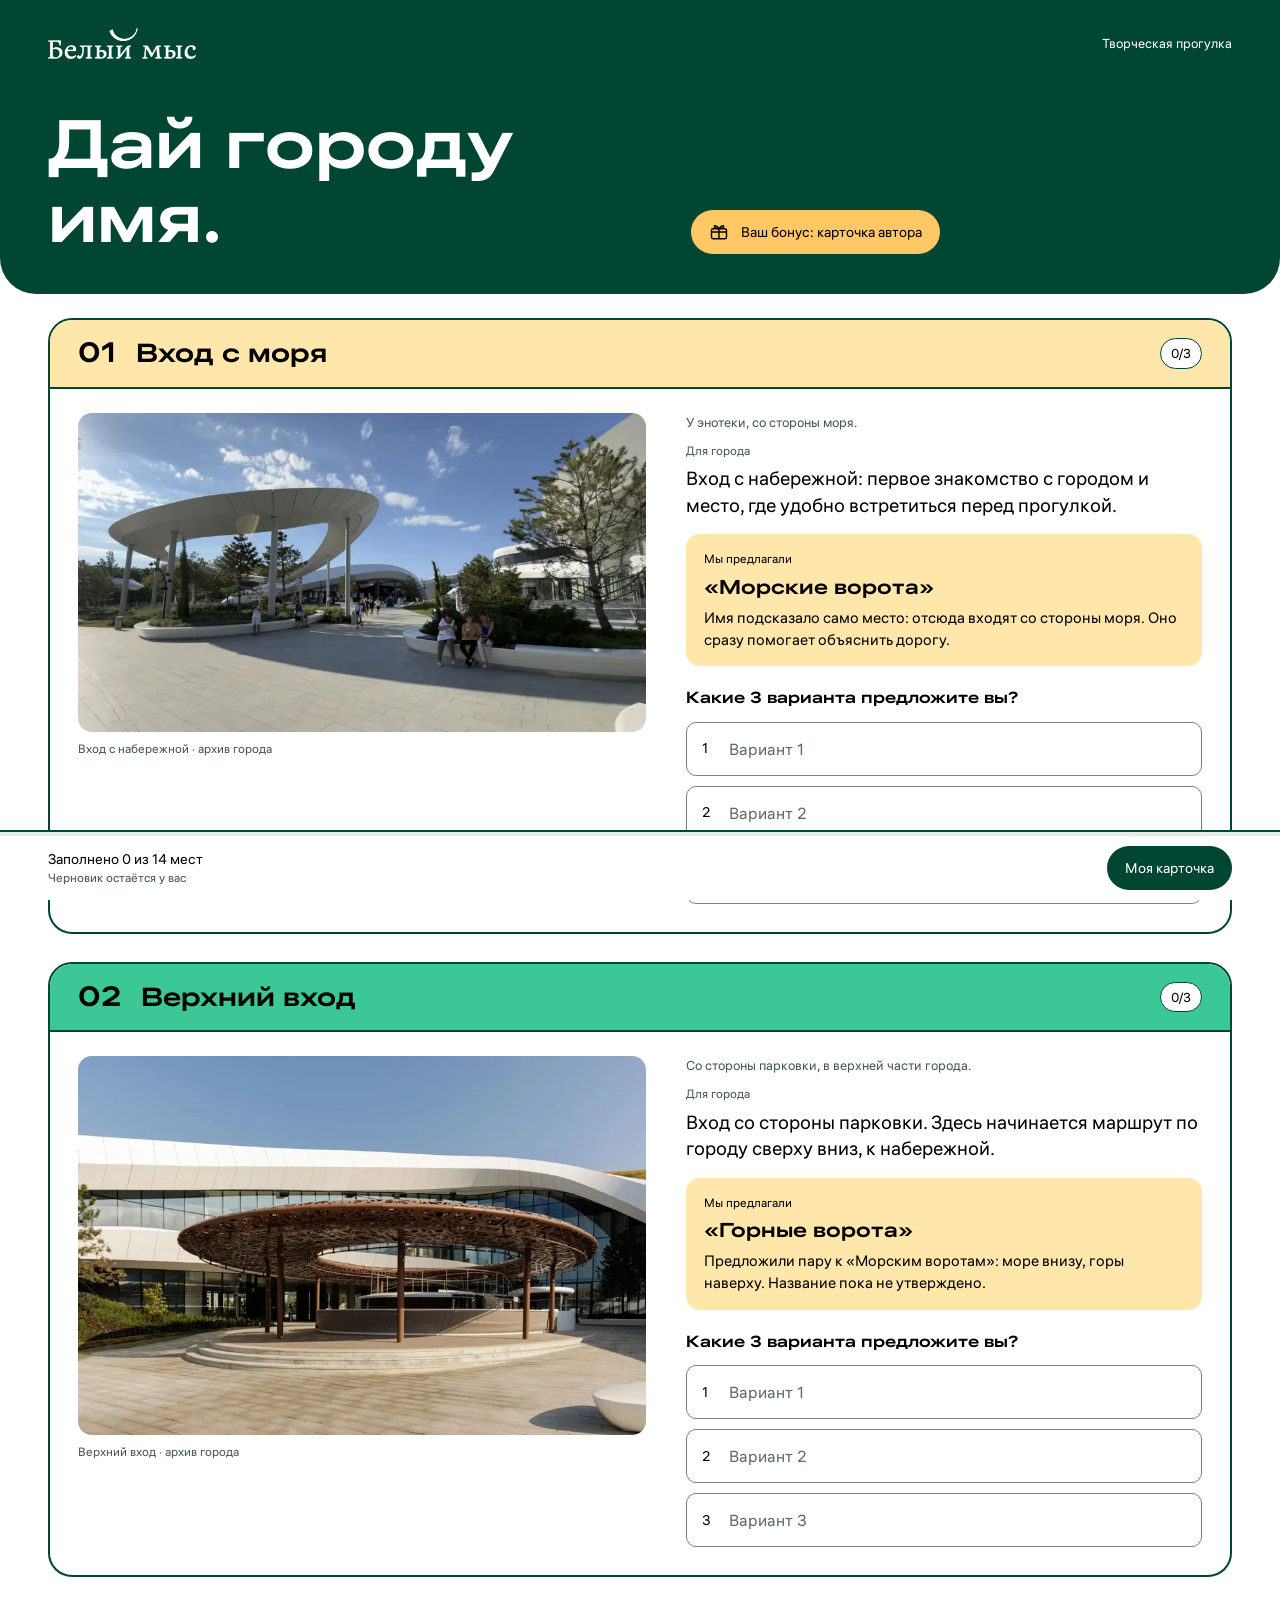
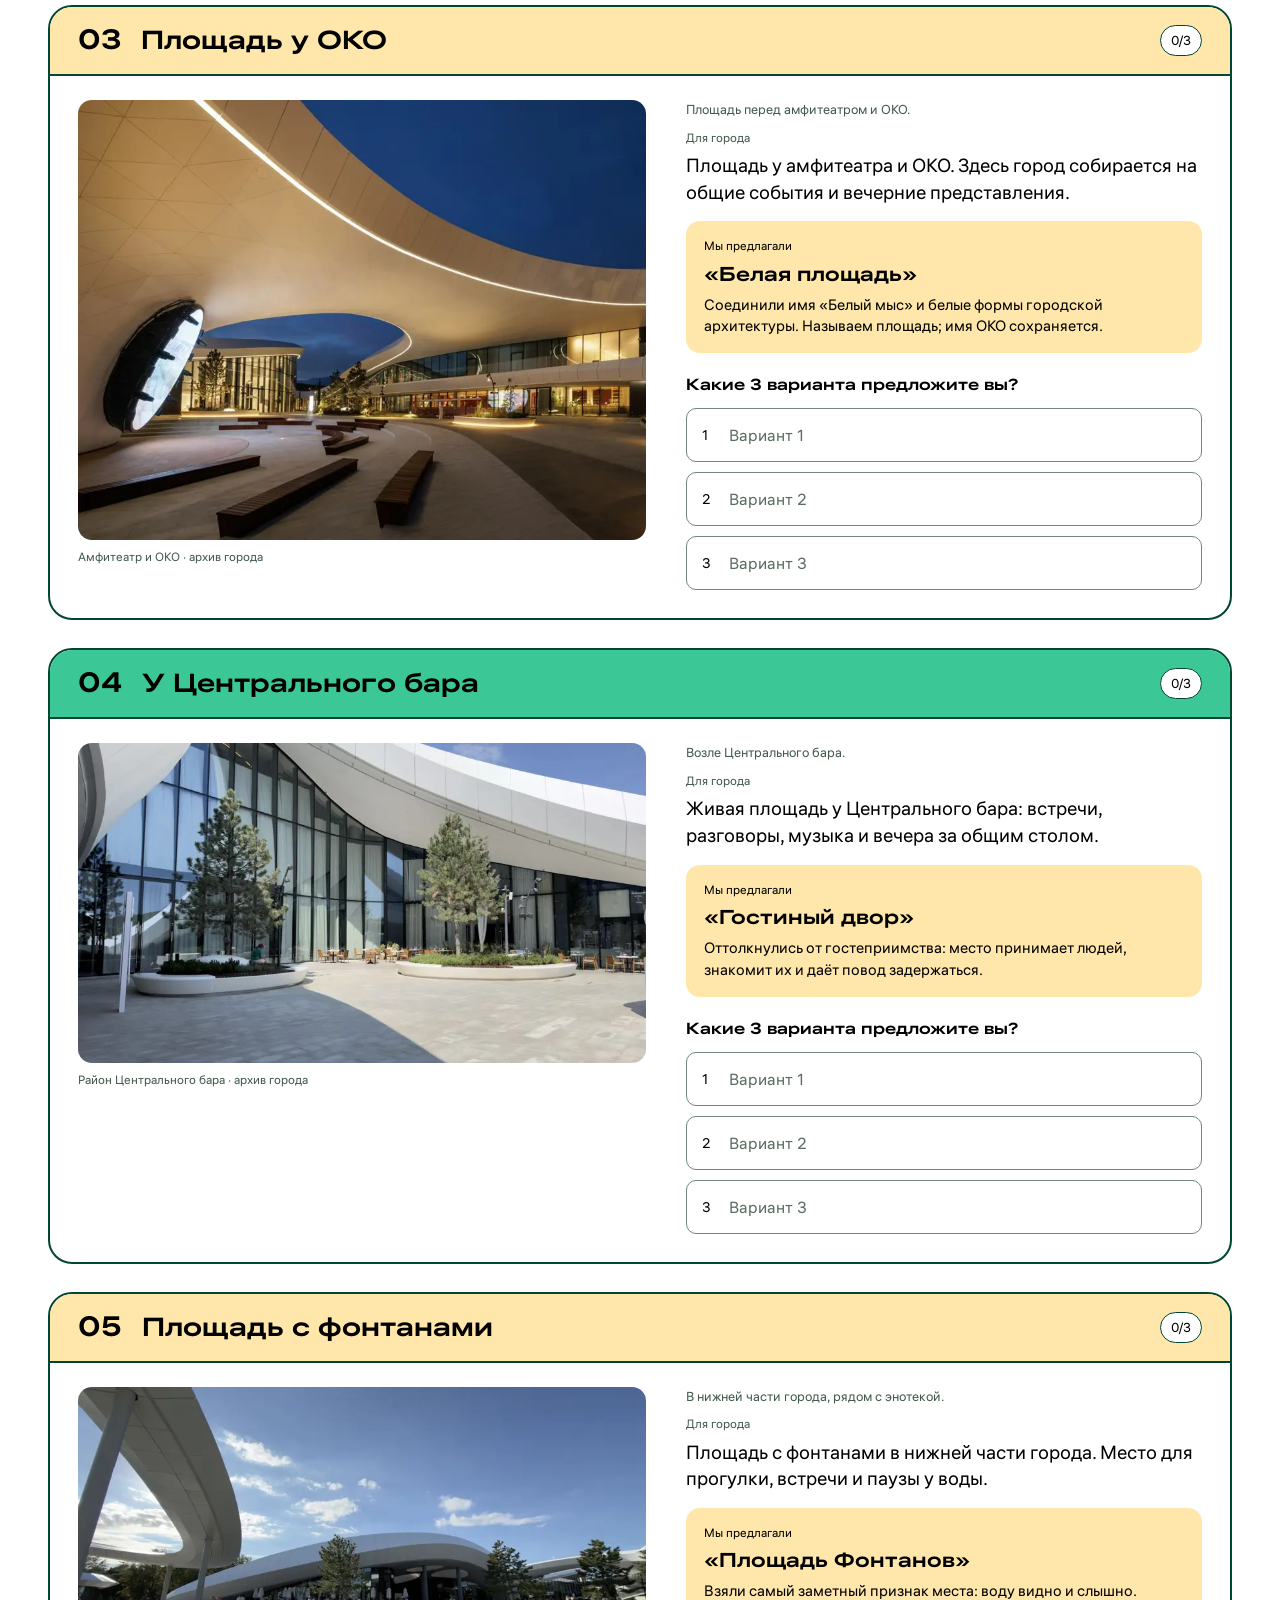
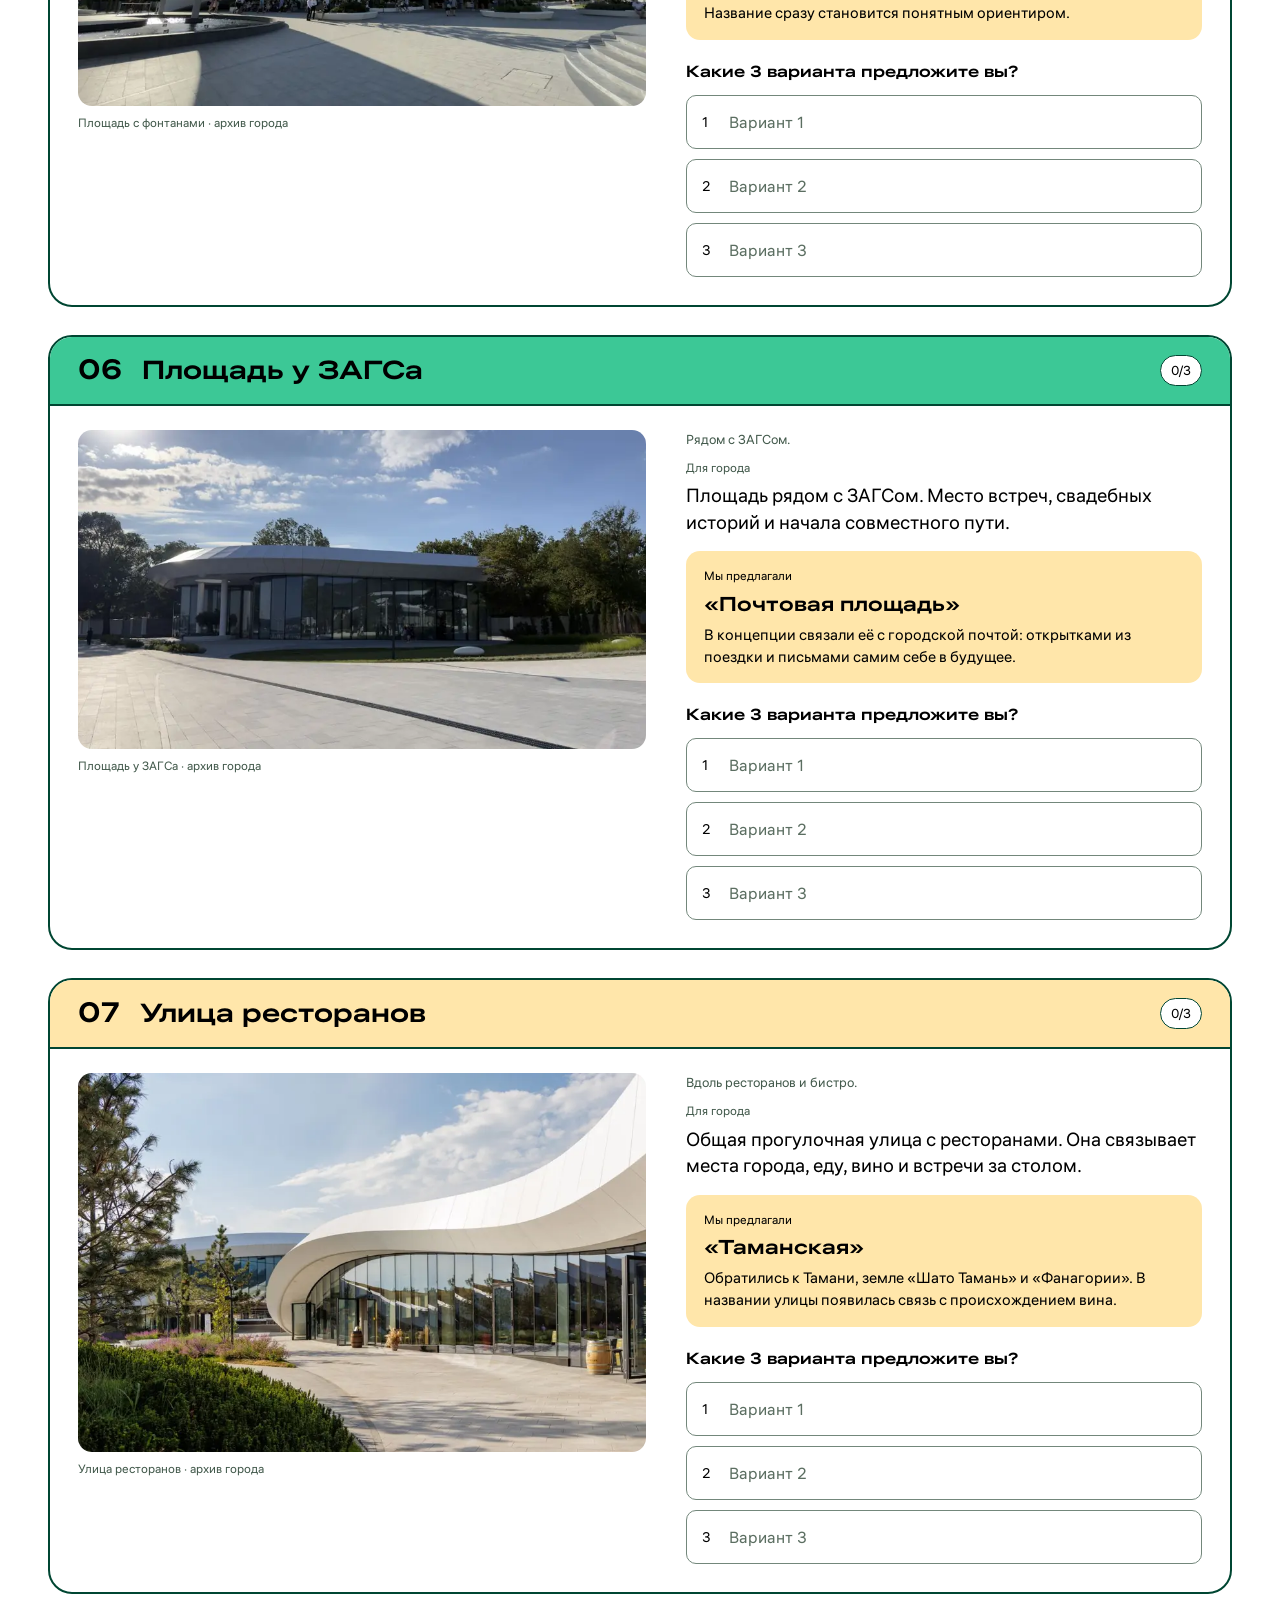
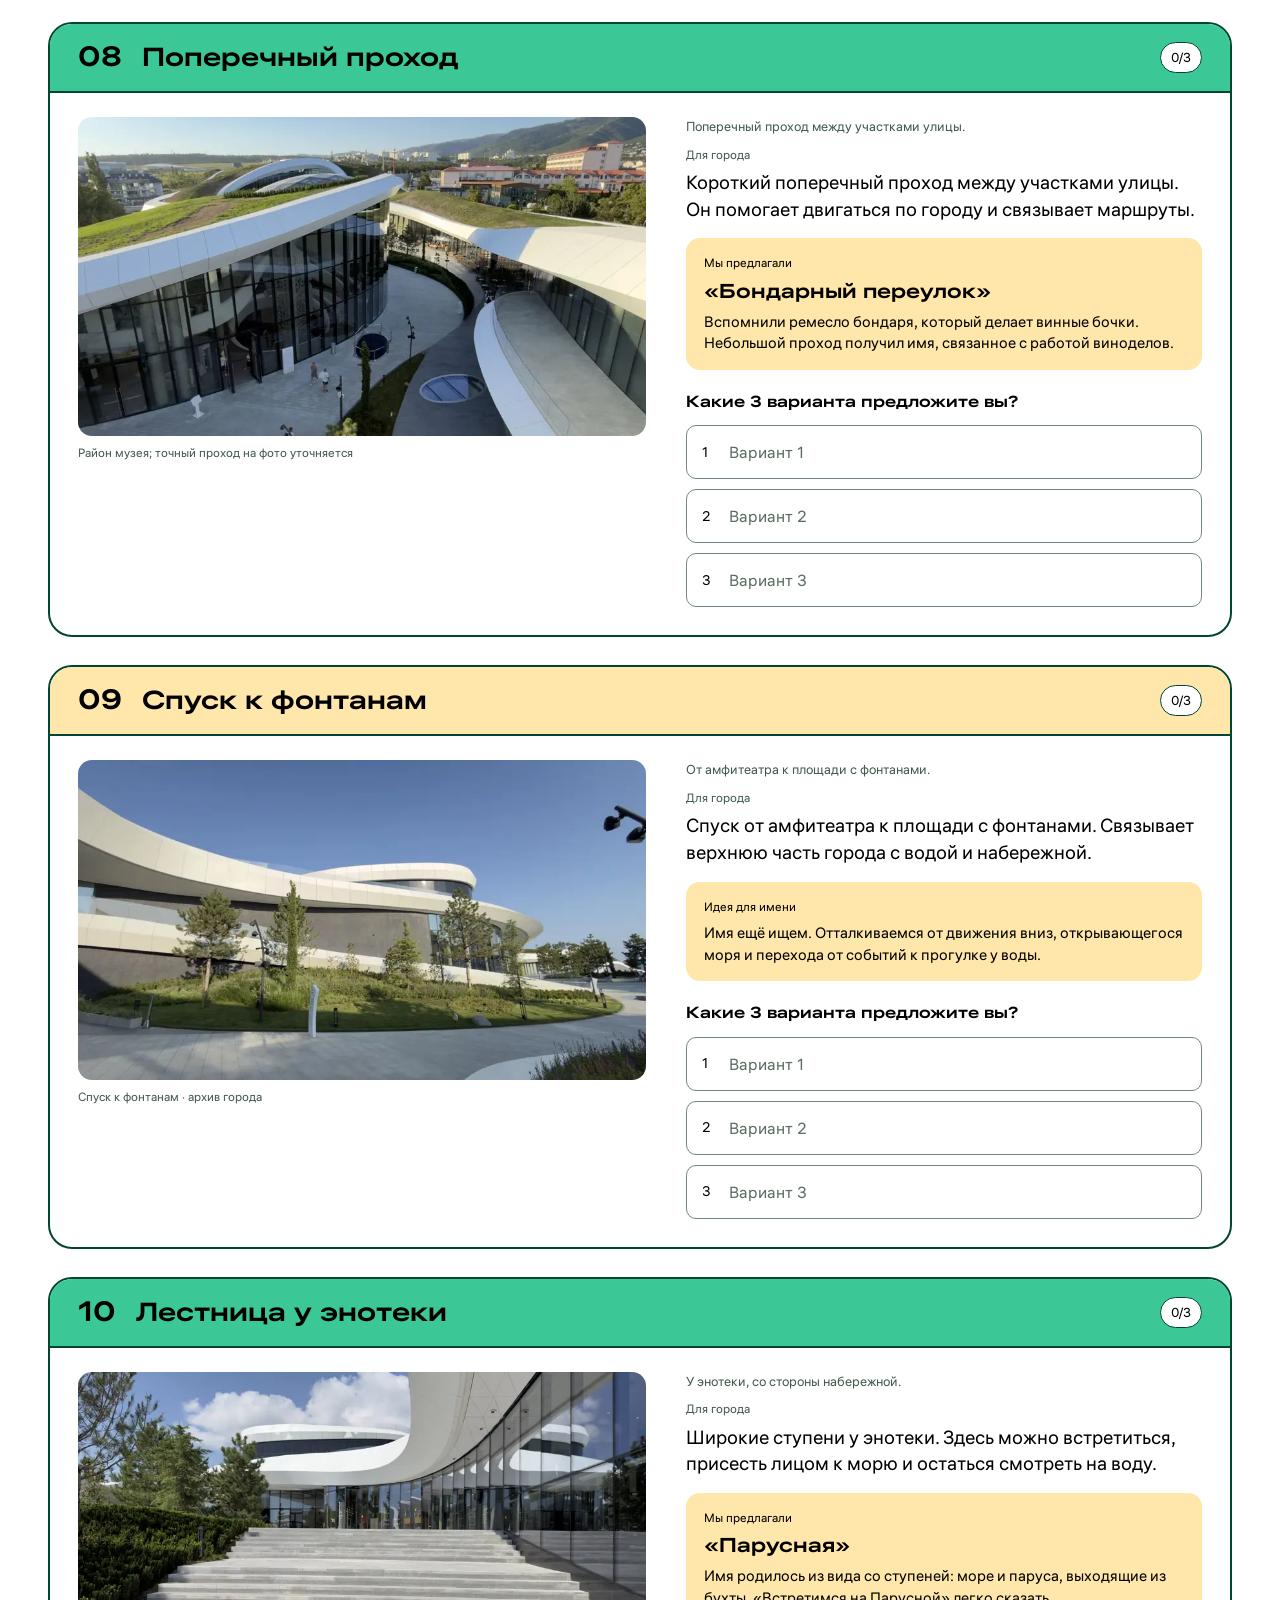
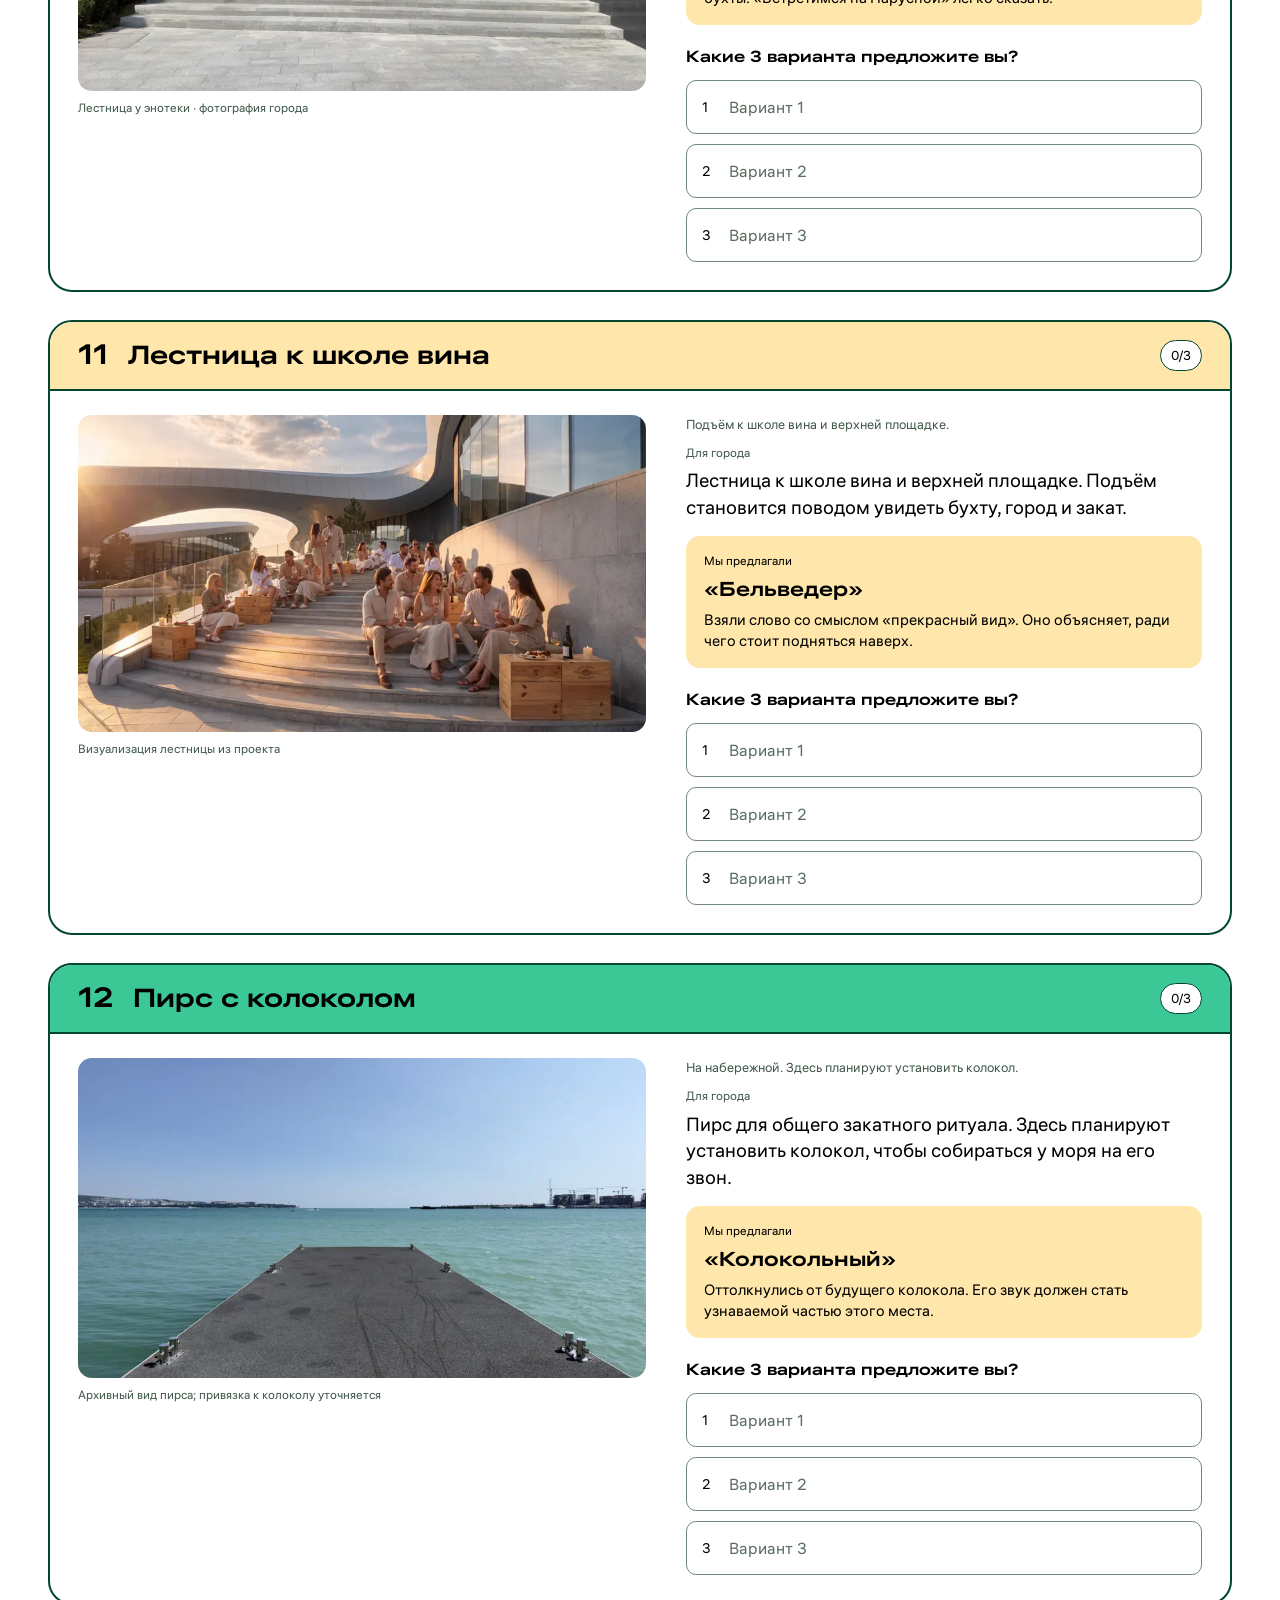
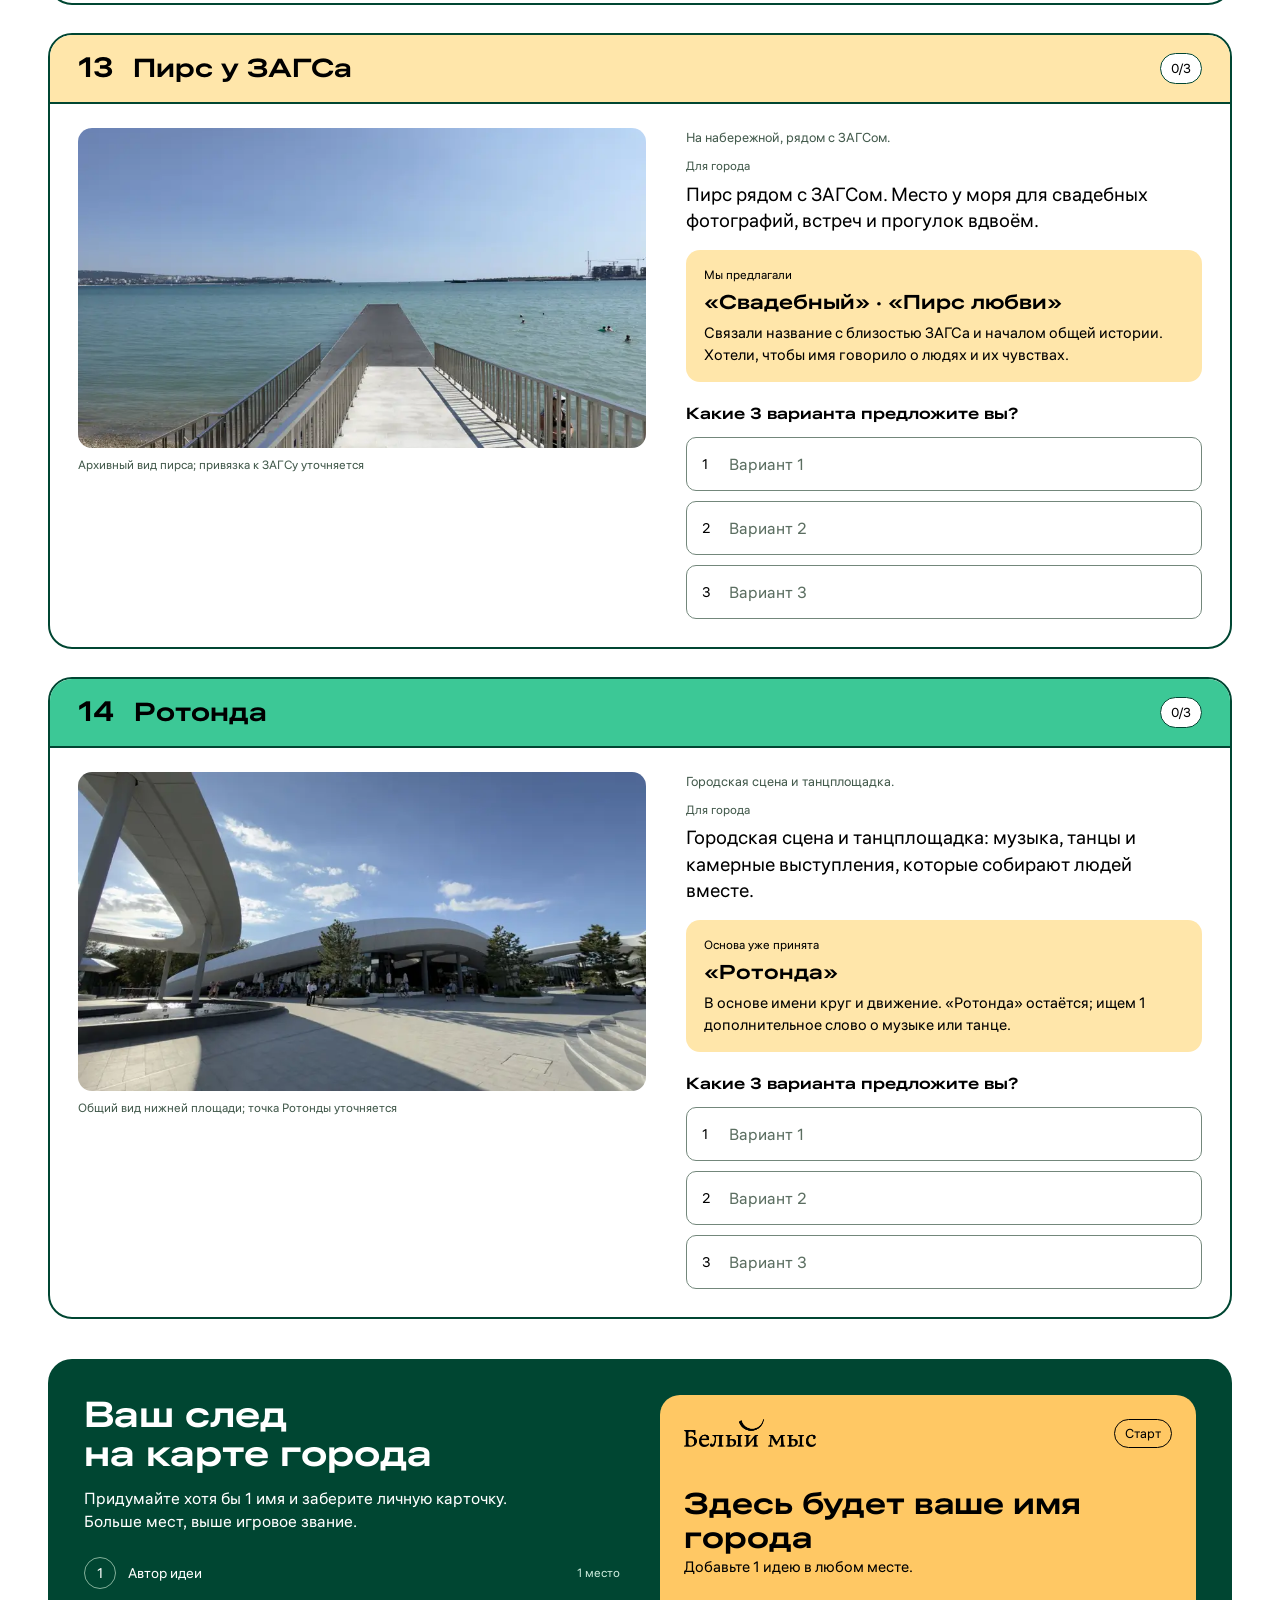
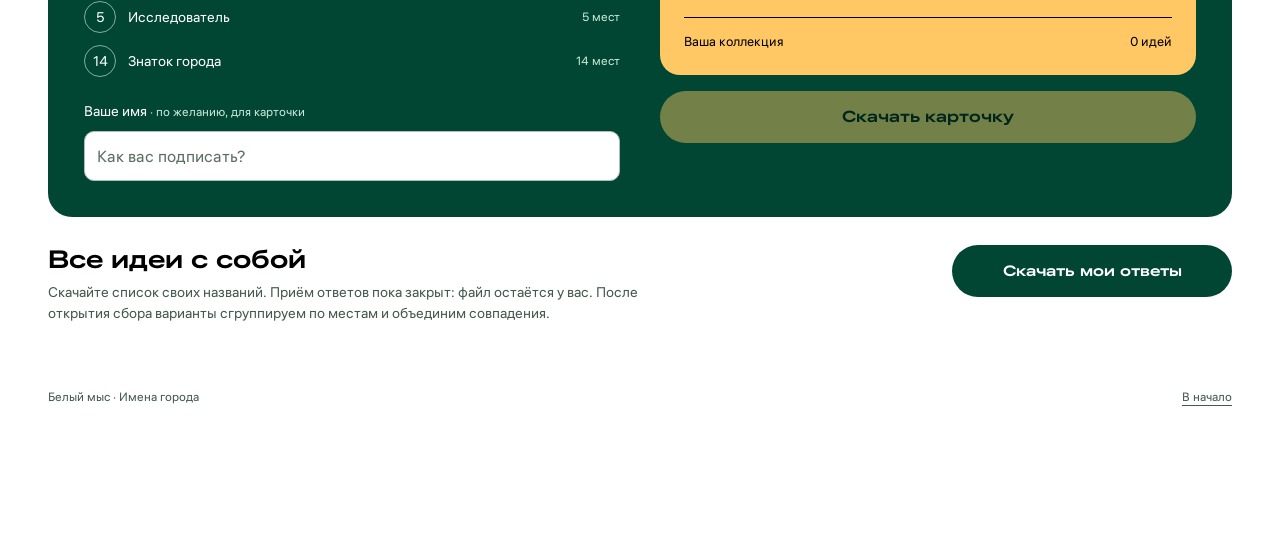
==== commit 119f17aa: "Explain each place and previous names before inviting 3 ideas" ====
--- a/names/index.html
+++ b/names/index.html
@@ -1,5 +1,5 @@
 <!doctype html>
-<html lang="ru" data-names-version="clean-header-20261103-3"><head><meta charset="utf-8"><meta name="viewport" content="width=device-width,initial-scale=1,viewport-fit=cover"><title>Дай городу имя · Белый мыс</title><meta name="description" content="16 мест, ваши идеи и личная карточка автора. Придумайте имена Белому мысу."><meta name="theme-color" content="#004632"><link rel="icon" href="/favicon.svg"><link rel="preload" href="/ALS-Hauss-Next-Regular.woff2" as="font" type="font/woff2" crossorigin><link rel="preload" href="/ALS-Hauss-Next-Wide-Bold.woff2" as="font" type="font/woff2" crossorigin><style>
+<html lang="ru" data-names-version="street-20261103-4"><head><meta charset="utf-8"><meta name="viewport" content="width=device-width,initial-scale=1,viewport-fit=cover"><title>Дай городу имя · Белый мыс</title><meta name="description" content="14 мест, ваши идеи и личная карточка автора. Придумайте имена Белому мысу."><meta name="theme-color" content="#004632"><link rel="icon" href="/favicon.svg"><link rel="preload" href="/ALS-Hauss-Next-Regular.woff2" as="font" type="font/woff2" crossorigin><link rel="preload" href="/ALS-Hauss-Next-Wide-Bold.woff2" as="font" type="font/woff2" crossorigin><style>
 @font-face{font-family:Hauss;src:url('/ALS-Hauss-Next-Regular.woff2') format('woff2');font-weight:400;font-display:swap}
 @font-face{font-family:HaussWide;src:url('/ALS-Hauss-Next-Wide-Bold.woff2') format('woff2');font-weight:700;font-display:swap}
 :root{--yellow:#ffc864;--green:#3cc896;--forest:#004632;--cream:#ffe6aa;--ink:#000;--white:#fff;--red:#c81432;--line:#aebfb5;--muted:#435a4c}
@@ -12,64 +12,76 @@
 .naming-examples{padding:24px 0}.examples-heading{display:flex;align-items:baseline;justify-content:space-between;gap:16px;margin-bottom:14px}.examples-heading h2{font-size:24px;line-height:1.15}.examples-heading>span{font-size:12px;color:var(--muted);white-space:nowrap}.example-list{display:grid;grid-template-columns:1fr 1fr;gap:14px}.example-list article{border-radius:18px;padding:20px 24px;background:var(--yellow);min-width:0}.example-list article:nth-child(2){background:var(--green)}.example-list h3{font-size:25px;margin-bottom:8px}.example-list p{font-size:15px;line-height:1.45;max-width:420px}.examples-rule{font-size:13px;margin-top:12px;color:var(--muted)}.prior-name{font-size:13px;line-height:1.4;border-left:3px solid var(--green);padding:2px 0 2px 10px;margin:10px 0}
 @media(max-width:700px){.naming-examples{padding:20px 4px}.examples-heading{display:block;margin-bottom:12px}.examples-heading h2{font-size:21px;margin-bottom:4px}.examples-heading>span{font-size:12px}.example-list{gap:10px}.example-list article{padding:16px 14px;border-radius:16px}.example-list h3{font-size:20px;margin-bottom:8px}.example-list p{font-size:13px;line-height:1.45}.examples-rule{font-size:12px;margin-top:10px}.prior-name{font-size:12px}}
 @media(max-width:360px){.example-list h3{font-size:17px}.example-list article{padding:14px 11px}.example-list p{font-size:12px}}
-</style></head><body id="top"><a class="skip" href="#places">К местам</a><div class="update-notice" id="update-notice" hidden><span>Готова новая версия страницы</span><button type="button" id="update-page">Обновить</button></div>
+#names-form{padding-top:24px}@media(max-width:700px){#names-form{padding-top:20px}}.purpose-label{font-size:12px;color:var(--muted);margin-bottom:6px}.name-story{background:var(--cream);border-radius:14px;padding:16px 18px;margin:16px 0 20px}.story-label{font-size:12px;margin-bottom:7px}.story-name{font-family:HaussWide,sans-serif;font-size:20px;line-height:1.2;margin-bottom:8px}.story-why{font-size:15px;line-height:1.45}@media(max-width:700px){.name-story{padding:15px 16px;margin:16px 0 20px}.story-name{font-size:19px}.story-why{font-size:14px}.place legend{font-size:15px;line-height:1.3}}</style></head><body id="top"><a class="skip" href="#places">К местам</a><div class="update-notice" id="update-notice" hidden><span>Готова новая версия страницы</span><button type="button" id="update-page">Обновить</button></div>
 <div class="hero"><div class="wrap"><header class="topbar"><img class="brand" src="[data-uri]" width="1225" height="259" alt="Белый мыс"><span>Творческая прогулка</span></header><div class="hero-body"><h1>Дай городу <span>имя.</span></h1><div><a class="gift-link" href="#send"><svg viewBox="0 0 24 24" fill="none" stroke="currentColor" stroke-width="1.7" aria-hidden="true"><rect x="3" y="8" width="18" height="12" rx="2"/><path d="M12 8v12M3 12h18"/><path d="M12 8C3 8 6 0 12 8Zm0 0c9 0 6-8 0 0Z"/></svg>Ваш бонус: карточка автора</a></div></div></div></div>
-<main class="wrap"><section class="naming-examples" id="examples" aria-labelledby="examples-title"><div class="examples-heading"><h2 id="examples-title">Как мы искали имена</h2><span>Прежние варианты</span></div><div class="example-list"><article><h3>Парусная</h3><p>Лестница у энотеки. В имени: море и паруса, видные со ступеней.</p></article><article><h3>Бельведер</h3><p>Лестница к школе вина. Подъём ради вида на бухту и закат.</p></article></div><p class="examples-rule">Найдите деталь места. Проверьте: «Встретимся на…».</p></section>
-<form id="names-form"><h2 class="sr-only" id="places">Места для ваших идей</h2><div class="places-list"><section class="place" id="entrance-sea" aria-labelledby="title-entrance-sea"><div class="place-top"><div class="place-heading"><span class="place-num" aria-label="Место 1 из 16">01</span><h3 id="title-entrance-sea">Вход с моря</h3></div><span class="card-count" id="count-entrance-sea" aria-label="Заполнено вариантов">0/3</span></div><div class="place-inner"><figure><img src="[data-uri]" alt="Вход с набережной · архив города" width="1200" height="675" loading="eager"><figcaption>Вход с набережной · архив города</figcaption></figure><div class="place-body"><p class="location">У энотеки, со стороны моря.</p><p class="brief" aria-label="Что должно отражать имя">Берег, встреча, первый шаг в город. Имя должно легко звучать в разговоре.</p><details class="hint"><summary>Нужна искра?</summary><p>Представьте: вы только что пришли с моря. Какое слово хочется сказать?</p></details><fieldset><legend>Ваши 3 варианта</legend><label class="variant" for="entrance-sea-1"><span>1</span><input id="entrance-sea-1" name="entrance-sea-1" data-place="entrance-sea" data-slot="0" maxlength="80" autocomplete="off" type="text" aria-label="Нижний вход с набережной: вариант 1" placeholder="Вариант 1"></label><label class="variant" for="entrance-sea-2"><span>2</span><input id="entrance-sea-2" name="entrance-sea-2" data-place="entrance-sea" data-slot="1" maxlength="80" autocomplete="off" type="text" aria-label="Нижний вход с набережной: вариант 2" placeholder="Вариант 2"></label><label class="variant" for="entrance-sea-3"><span>3</span><input id="entrance-sea-3" name="entrance-sea-3" data-place="entrance-sea" data-slot="2" maxlength="80" autocomplete="off" type="text" aria-label="Нижний вход с набережной: вариант 3" placeholder="Вариант 3"></label></fieldset></div></div></section>
-<section class="place" id="entrance-upper" aria-labelledby="title-entrance-upper"><div class="place-top"><div class="place-heading"><span class="place-num" aria-label="Место 2 из 16">02</span><h3 id="title-entrance-upper">Верхний вход</h3></div><span class="card-count" id="count-entrance-upper" aria-label="Заполнено вариантов">0/3</span></div><div class="place-inner"><figure><img src="[data-uri]" alt="Верхний вход · архив города" width="1199" height="800" loading="lazy"><figcaption>Верхний вход · архив города</figcaption></figure><div class="place-body"><p class="location">Со стороны парковки, в верхней части города.</p><p class="brief" aria-label="Что должно отражать имя">Начало прогулки, горы и верхняя точка города. Нужен короткий ориентир для встречи.</p><details class="hint"><summary>Нужна искра?</summary><p>Город начинается здесь. На что похож этот первый шаг?</p></details><fieldset><legend>Ваши 3 варианта</legend><label class="variant" for="entrance-upper-1"><span>1</span><input id="entrance-upper-1" name="entrance-upper-1" data-place="entrance-upper" data-slot="0" maxlength="80" autocomplete="off" type="text" aria-label="Верхний вход со стороны парковки: вариант 1" placeholder="Вариант 1"></label><label class="variant" for="entrance-upper-2"><span>2</span><input id="entrance-upper-2" name="entrance-upper-2" data-place="entrance-upper" data-slot="1" maxlength="80" autocomplete="off" type="text" aria-label="Верхний вход со стороны парковки: вариант 2" placeholder="Вариант 2"></label><label class="variant" for="entrance-upper-3"><span>3</span><input id="entrance-upper-3" name="entrance-upper-3" data-place="entrance-upper" data-slot="2" maxlength="80" autocomplete="off" type="text" aria-label="Верхний вход со стороны парковки: вариант 3" placeholder="Вариант 3"></label></fieldset></div></div></section>
-<section class="place" id="square-amphitheatre" aria-labelledby="title-square-amphitheatre"><div class="place-top"><div class="place-heading"><span class="place-num" aria-label="Место 3 из 16">03</span><h3 id="title-square-amphitheatre">Площадь у ОКО</h3></div><span class="card-count" id="count-square-amphitheatre" aria-label="Заполнено вариантов">0/3</span></div><div class="place-inner"><figure><img src="[data-uri]" alt="Амфитеатр и ОКО · архив города" width="1032" height="800" loading="lazy"><figcaption>Амфитеатр и ОКО · архив города</figcaption></figure><div class="place-body"><p class="location">Площадь перед амфитеатром и ОКО.</p><p class="brief" aria-label="Что должно отражать имя">Общие встречи, свет и события. Называем площадь; ОКО сохраняет своё имя.</p><details class="hint"><summary>Нужна искра?</summary><p>Вечером сюда сходятся люди. Что их объединяет?</p></details><fieldset><legend>Ваши 3 варианта</legend><label class="variant" for="square-amphitheatre-1"><span>1</span><input id="square-amphitheatre-1" name="square-amphitheatre-1" data-place="square-amphitheatre" data-slot="0" maxlength="80" autocomplete="off" type="text" aria-label="Площадь у амфитеатра и ОКО: вариант 1" placeholder="Вариант 1"></label><label class="variant" for="square-amphitheatre-2"><span>2</span><input id="square-amphitheatre-2" name="square-amphitheatre-2" data-place="square-amphitheatre" data-slot="1" maxlength="80" autocomplete="off" type="text" aria-label="Площадь у амфитеатра и ОКО: вариант 2" placeholder="Вариант 2"></label><label class="variant" for="square-amphitheatre-3"><span>3</span><input id="square-amphitheatre-3" name="square-amphitheatre-3" data-place="square-amphitheatre" data-slot="2" maxlength="80" autocomplete="off" type="text" aria-label="Площадь у амфитеатра и ОКО: вариант 3" placeholder="Вариант 3"></label></fieldset></div></div></section>
-<section class="place" id="square-central-bar" aria-labelledby="title-square-central-bar"><div class="place-top"><div class="place-heading"><span class="place-num" aria-label="Место 4 из 16">04</span><h3 id="title-square-central-bar">У Центрального бара</h3></div><span class="card-count" id="count-square-central-bar" aria-label="Заполнено вариантов">0/3</span></div><div class="place-inner"><figure><img src="[data-uri]" alt="Район Центрального бара · архив города" width="1200" height="675" loading="lazy"><figcaption>Район Центрального бара · архив города</figcaption></figure><div class="place-body"><p class="location">Возле Центрального бара.</p><p class="brief" aria-label="Что должно отражать имя">Живая южная площадь: разговоры, музыка и общий стол. Ищем тёплое, своё имя.</p><details class="hint"><summary>Нужна искра?</summary><p>Как позвать друзей сюда одним словом?</p></details><fieldset><legend>Ваши 3 варианта</legend><label class="variant" for="square-central-bar-1"><span>1</span><input id="square-central-bar-1" name="square-central-bar-1" data-place="square-central-bar" data-slot="0" maxlength="80" autocomplete="off" type="text" aria-label="Площадь у Центрального бара: вариант 1" placeholder="Вариант 1"></label><label class="variant" for="square-central-bar-2"><span>2</span><input id="square-central-bar-2" name="square-central-bar-2" data-place="square-central-bar" data-slot="1" maxlength="80" autocomplete="off" type="text" aria-label="Площадь у Центрального бара: вариант 2" placeholder="Вариант 2"></label><label class="variant" for="square-central-bar-3"><span>3</span><input id="square-central-bar-3" name="square-central-bar-3" data-place="square-central-bar" data-slot="2" maxlength="80" autocomplete="off" type="text" aria-label="Площадь у Центрального бара: вариант 3" placeholder="Вариант 3"></label></fieldset></div></div></section>
-<section class="place" id="square-fountains" aria-labelledby="title-square-fountains"><div class="place-top"><div class="place-heading"><span class="place-num" aria-label="Место 5 из 16">05</span><h3 id="title-square-fountains">Площадь с фонтанами</h3></div><span class="card-count" id="count-square-fountains" aria-label="Заполнено вариантов">0/3</span></div><div class="place-inner"><figure><img src="[data-uri]" alt="Площадь с фонтанами · архив города" width="1200" height="675" loading="lazy"><figcaption>Площадь с фонтанами · архив города</figcaption></figure><div class="place-body"><p class="location">В нижней части города, рядом с энотекой.</p><p class="brief" aria-label="Что должно отражать имя">Вода, прохлада, звук и отражения. Имя должно отличаться от названий морских мест.</p><details class="hint"><summary>Нужна искра?</summary><p>Закройте глаза. Как звучат фонтаны?</p></details><fieldset><legend>Ваши 3 варианта</legend><label class="variant" for="square-fountains-1"><span>1</span><input id="square-fountains-1" name="square-fountains-1" data-place="square-fountains" data-slot="0" maxlength="80" autocomplete="off" type="text" aria-label="Площадь с фонтанами: вариант 1" placeholder="Вариант 1"></label><label class="variant" for="square-fountains-2"><span>2</span><input id="square-fountains-2" name="square-fountains-2" data-place="square-fountains" data-slot="1" maxlength="80" autocomplete="off" type="text" aria-label="Площадь с фонтанами: вариант 2" placeholder="Вариант 2"></label><label class="variant" for="square-fountains-3"><span>3</span><input id="square-fountains-3" name="square-fountains-3" data-place="square-fountains" data-slot="2" maxlength="80" autocomplete="off" type="text" aria-label="Площадь с фонтанами: вариант 3" placeholder="Вариант 3"></label></fieldset></div></div></section>
-<section class="place" id="square-registry" aria-labelledby="title-square-registry"><div class="place-top"><div class="place-heading"><span class="place-num" aria-label="Место 6 из 16">06</span><h3 id="title-square-registry">Площадь у ЗАГСа</h3></div><span class="card-count" id="count-square-registry" aria-label="Заполнено вариантов">0/3</span></div><div class="place-inner"><figure><img src="[data-uri]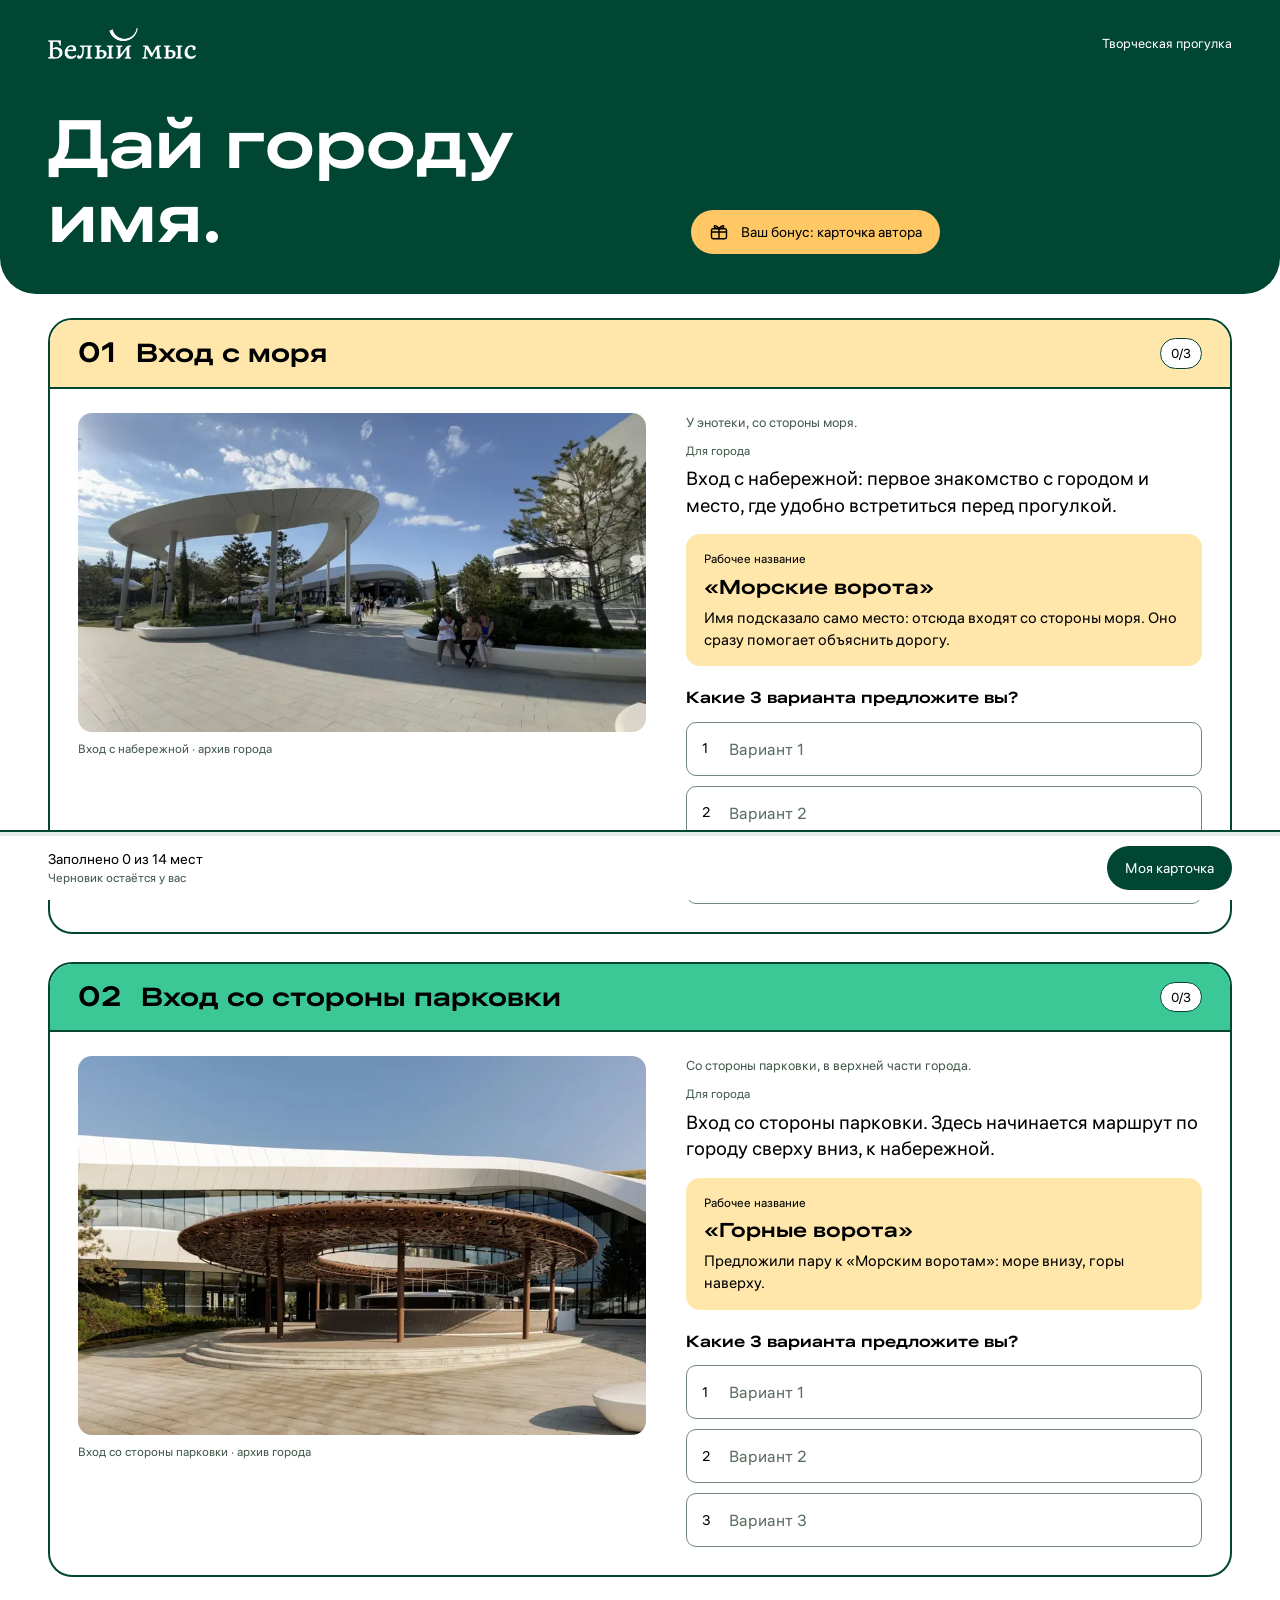
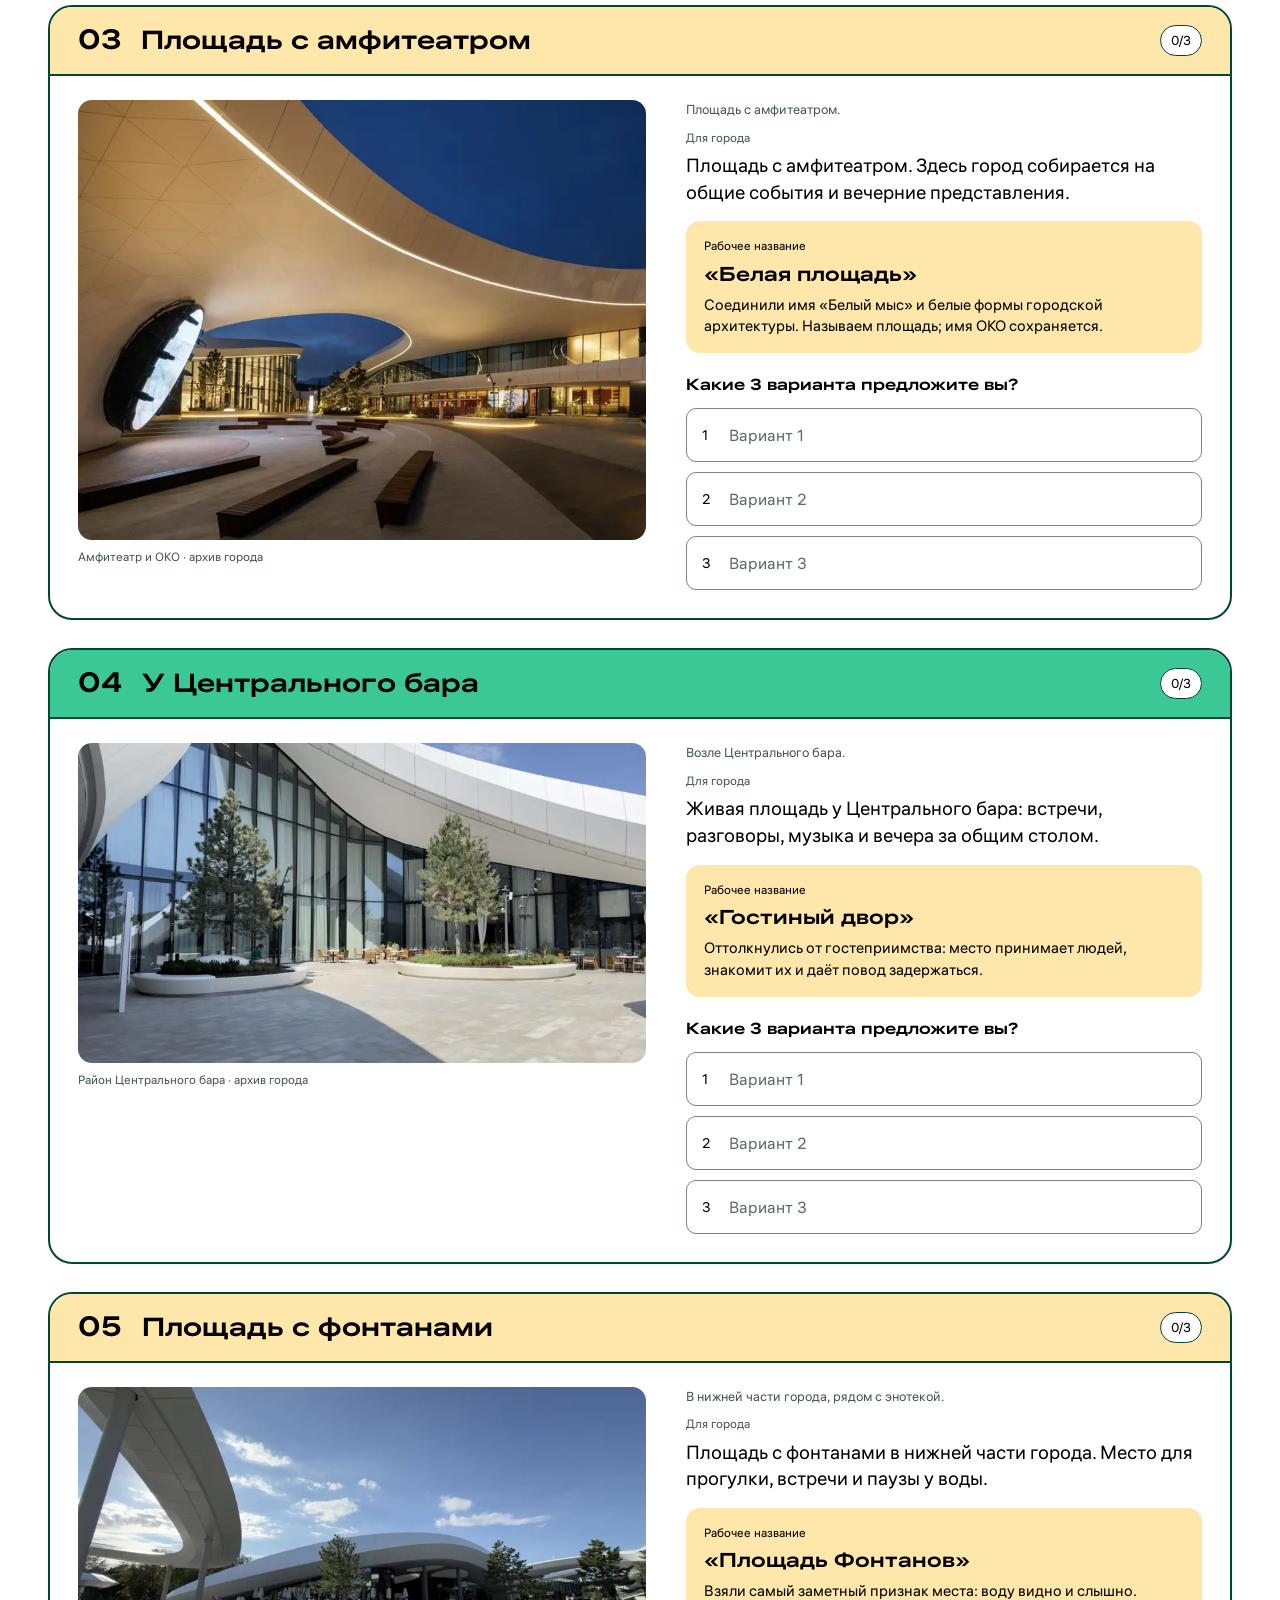
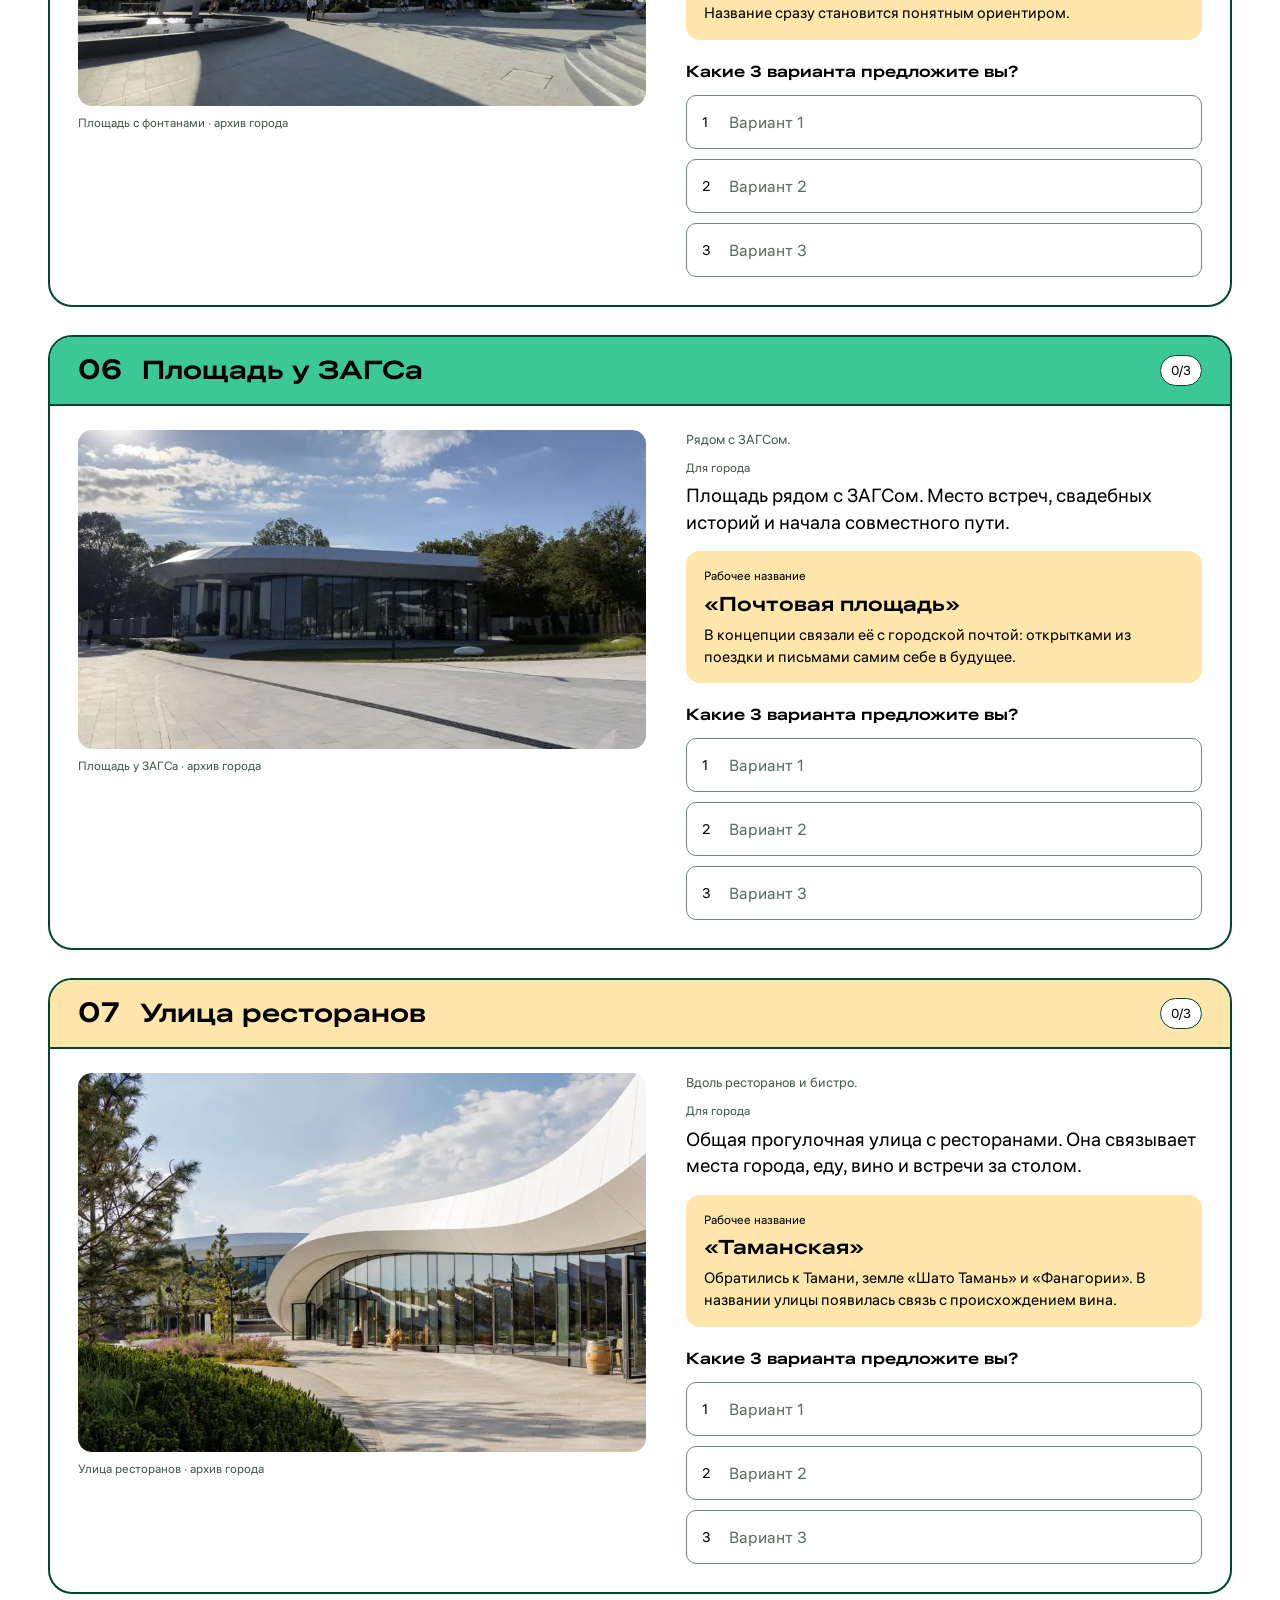
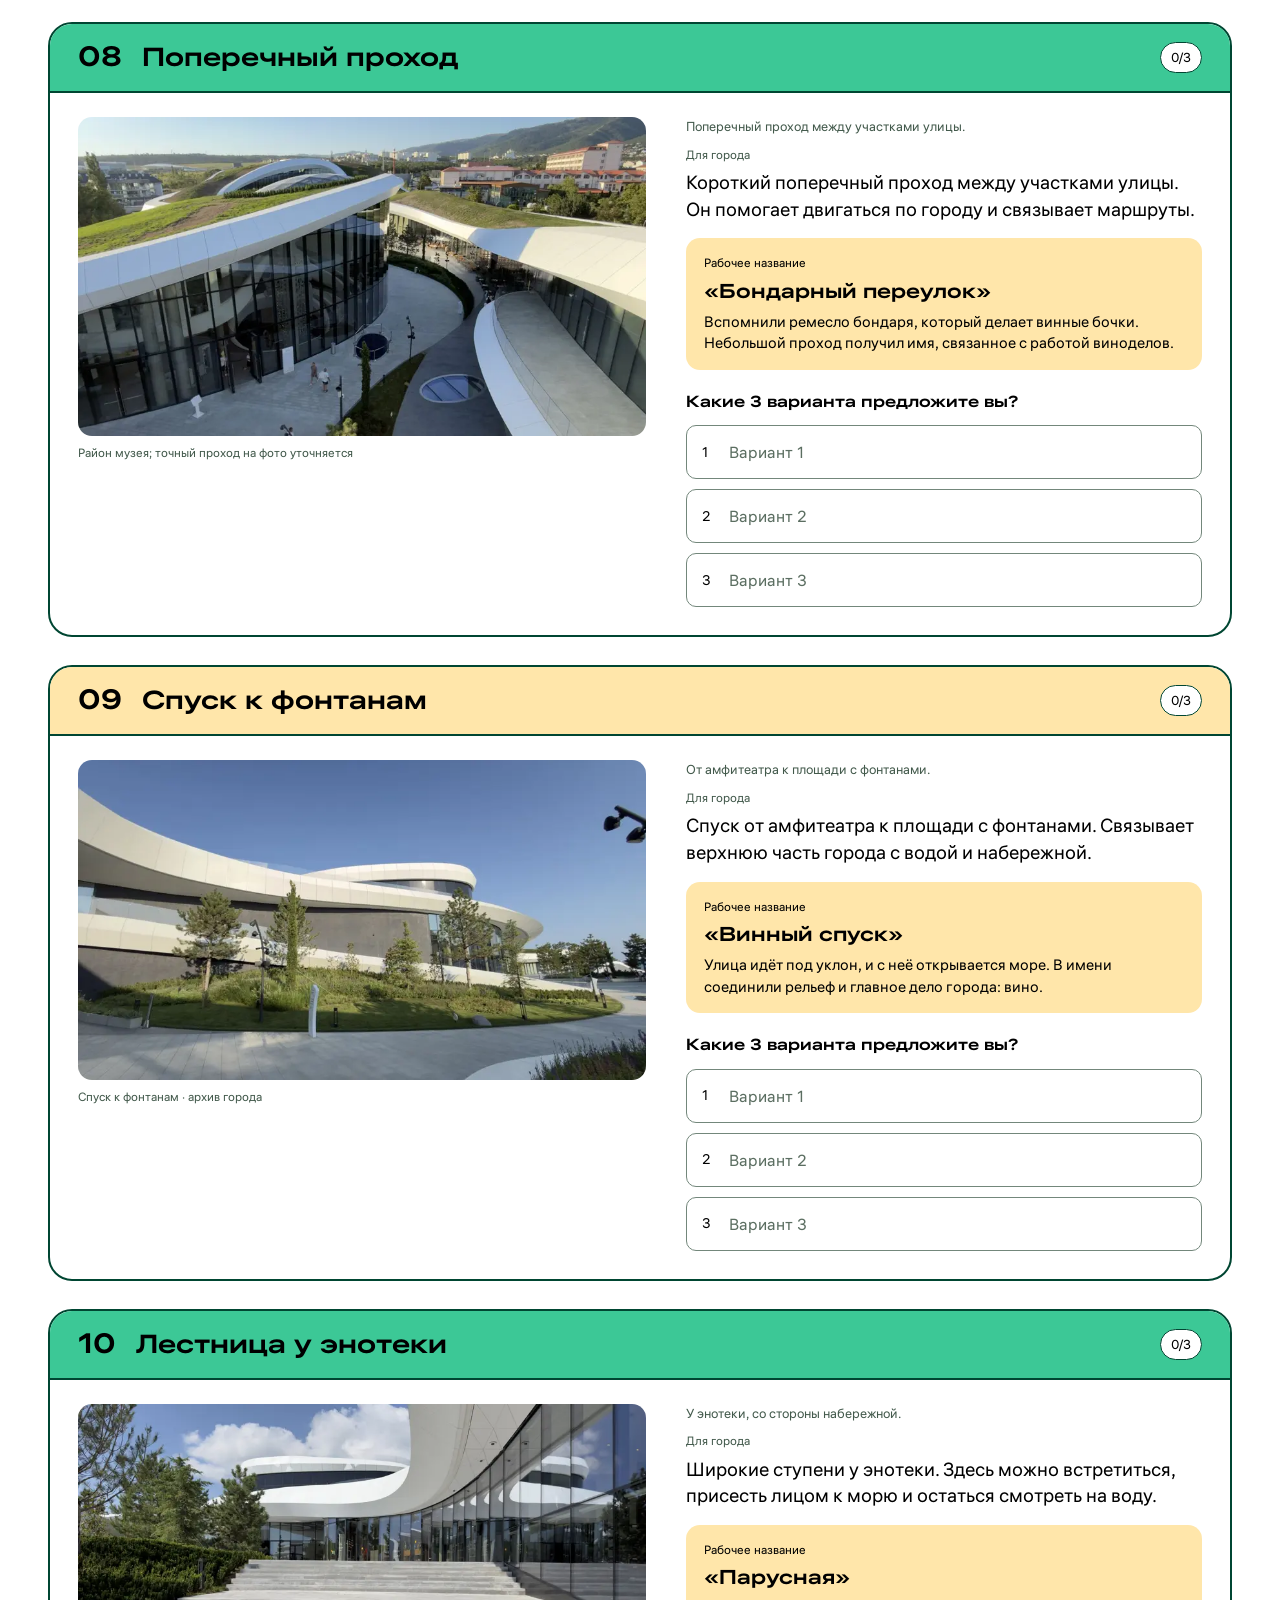
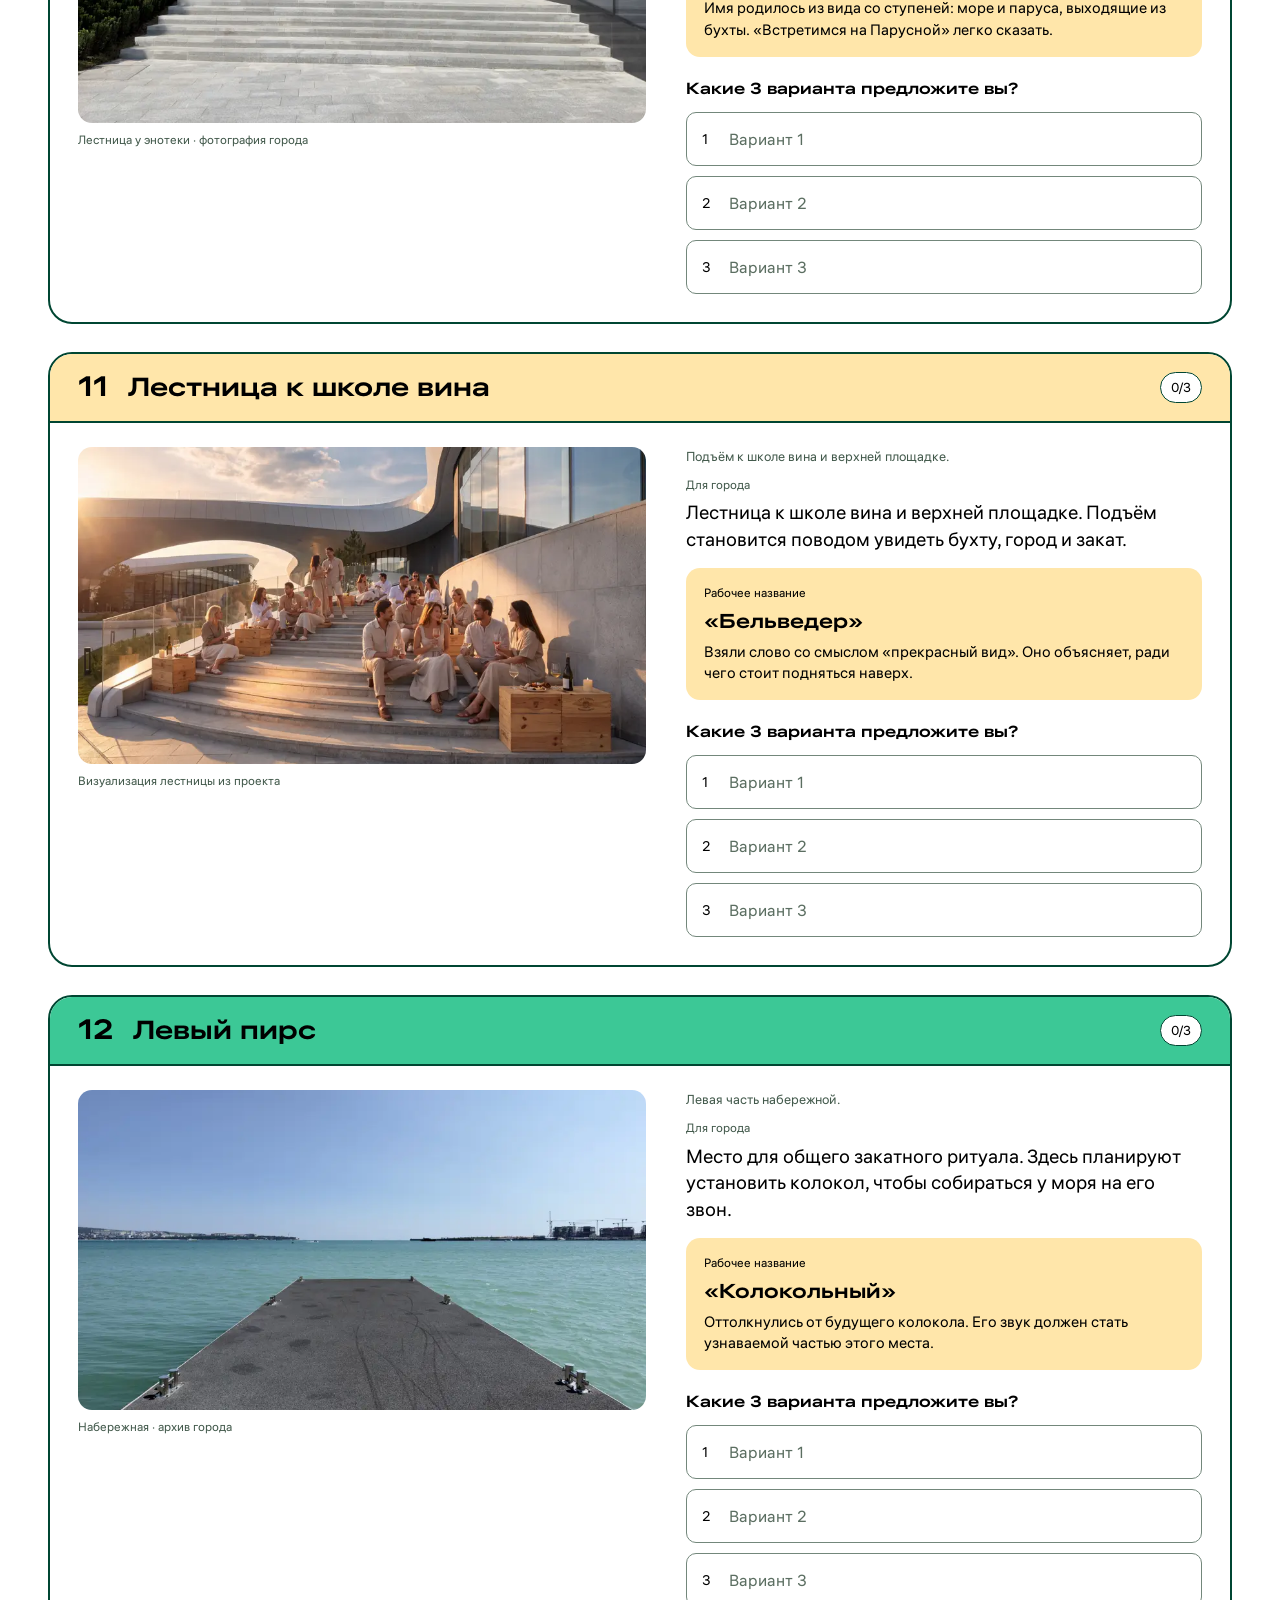
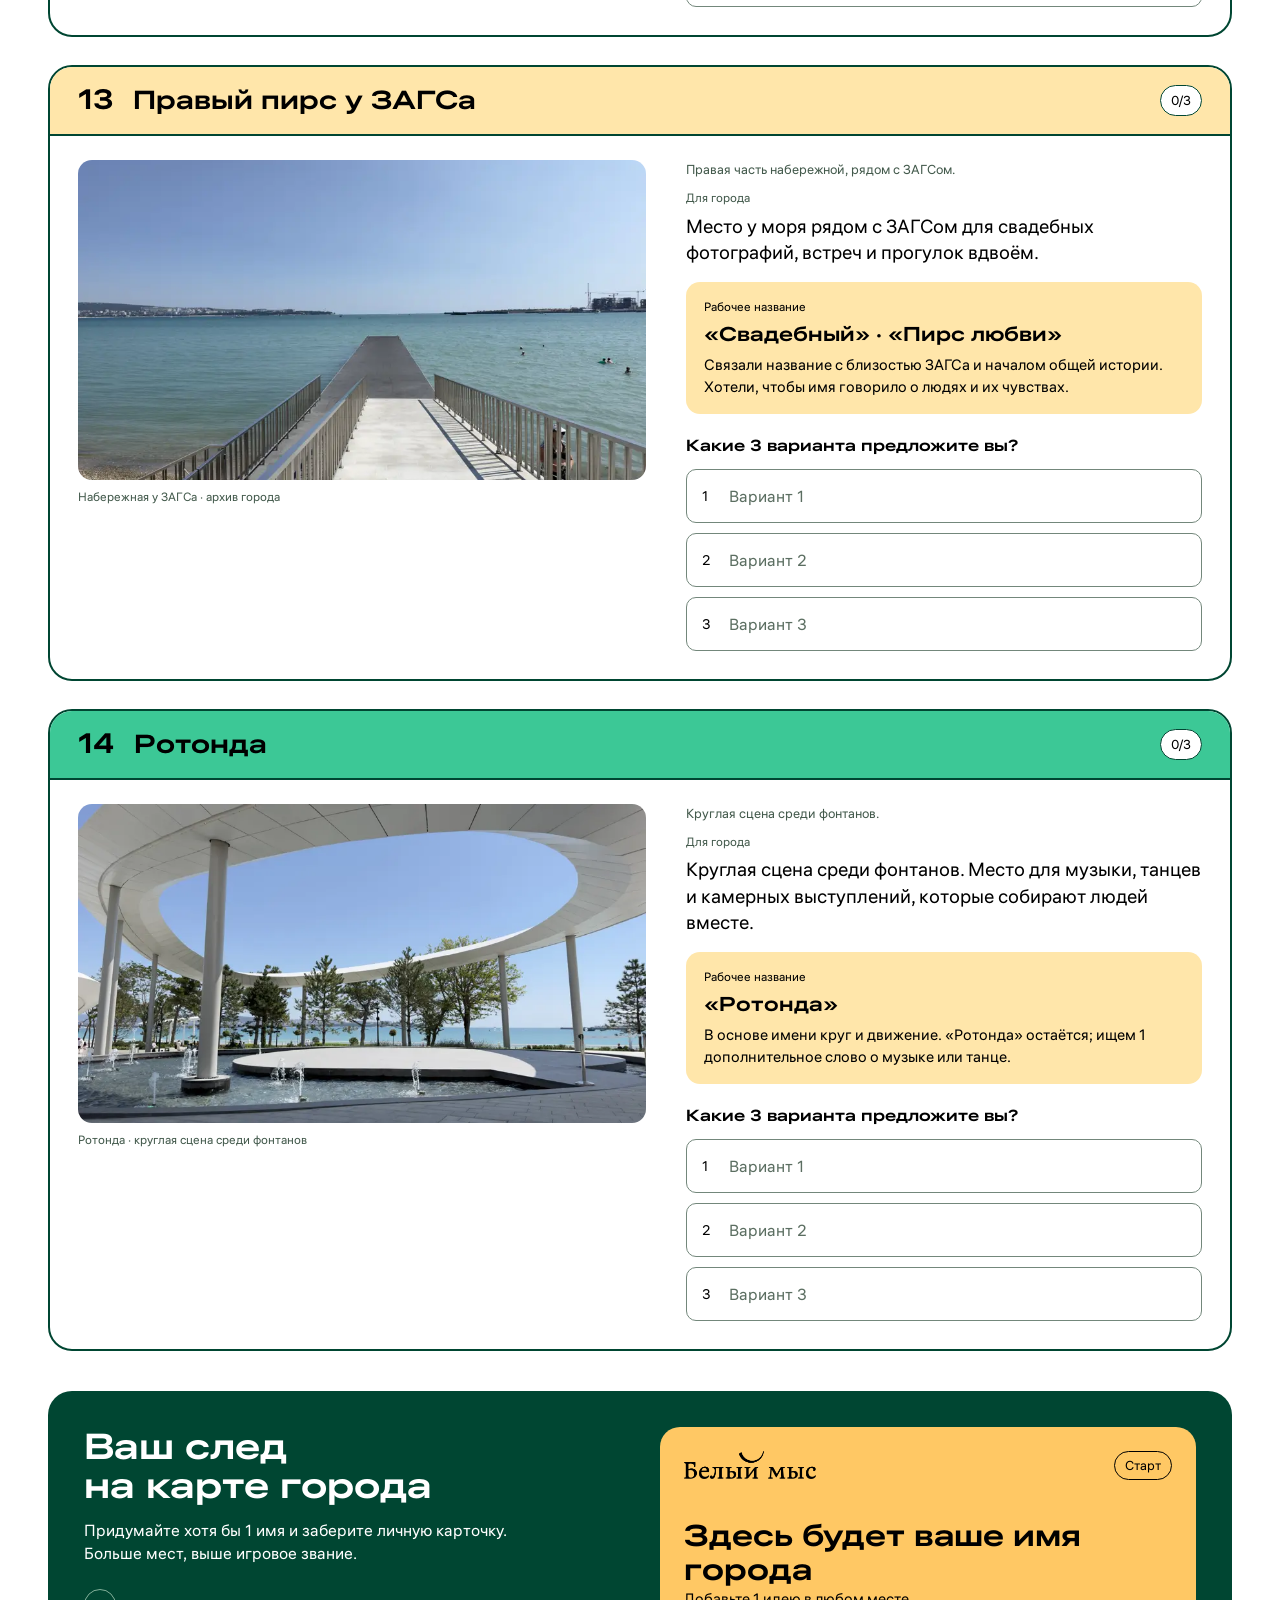
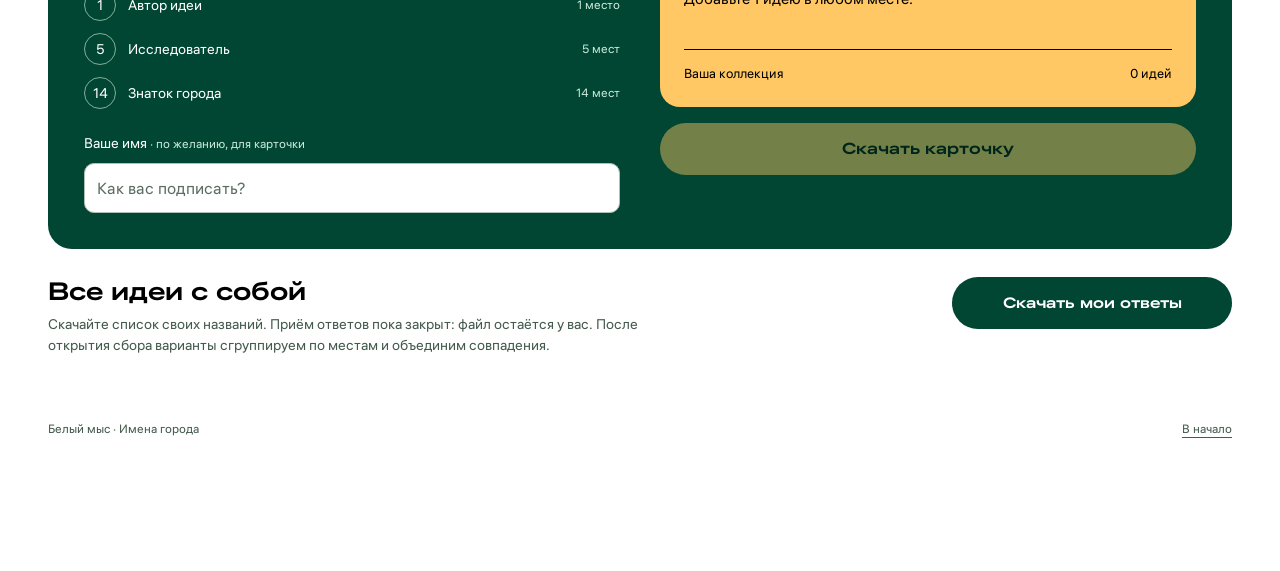
==== commit 7523a123: "Clarify place labels and working names; use the original Rotonda photo" ====
--- a/names/index.html
+++ b/names/index.html
@@ -1,5 +1,5 @@
 <!doctype html>
-<html lang="ru" data-names-version="street-20261103-4"><head><meta charset="utf-8"><meta name="viewport" content="width=device-width,initial-scale=1,viewport-fit=cover"><title>Дай городу имя · Белый мыс</title><meta name="description" content="14 мест, ваши идеи и личная карточка автора. Придумайте имена Белому мысу."><meta name="theme-color" content="#004632"><link rel="icon" href="/favicon.svg"><link rel="preload" href="/ALS-Hauss-Next-Regular.woff2" as="font" type="font/woff2" crossorigin><link rel="preload" href="/ALS-Hauss-Next-Wide-Bold.woff2" as="font" type="font/woff2" crossorigin><style>
+<html lang="ru" data-names-version="places-20261104-5"><head><meta charset="utf-8"><meta name="viewport" content="width=device-width,initial-scale=1,viewport-fit=cover"><title>Дай городу имя · Белый мыс</title><meta name="description" content="14 мест, ваши идеи и личная карточка автора. Придумайте имена Белому мысу."><meta name="theme-color" content="#004632"><link rel="icon" href="/favicon.svg"><link rel="preload" href="/ALS-Hauss-Next-Regular.woff2" as="font" type="font/woff2" crossorigin><link rel="preload" href="/ALS-Hauss-Next-Wide-Bold.woff2" as="font" type="font/woff2" crossorigin><style>
 @font-face{font-family:Hauss;src:url('/ALS-Hauss-Next-Regular.woff2') format('woff2');font-weight:400;font-display:swap}
 @font-face{font-family:HaussWide;src:url('/ALS-Hauss-Next-Wide-Bold.woff2') format('woff2');font-weight:700;font-display:swap}
 :root{--yellow:#ffc864;--green:#3cc896;--forest:#004632;--cream:#ffe6aa;--ink:#000;--white:#fff;--red:#c81432;--line:#aebfb5;--muted:#435a4c}
@@ -15,20 +15,20 @@
 #names-form{padding-top:24px}@media(max-width:700px){#names-form{padding-top:20px}}.purpose-label{font-size:12px;color:var(--muted);margin-bottom:6px}.name-story{background:var(--cream);border-radius:14px;padding:16px 18px;margin:16px 0 20px}.story-label{font-size:12px;margin-bottom:7px}.story-name{font-family:HaussWide,sans-serif;font-size:20px;line-height:1.2;margin-bottom:8px}.story-why{font-size:15px;line-height:1.45}@media(max-width:700px){.name-story{padding:15px 16px;margin:16px 0 20px}.story-name{font-size:19px}.story-why{font-size:14px}.place legend{font-size:15px;line-height:1.3}}</style></head><body id="top"><a class="skip" href="#places">К местам</a><div class="update-notice" id="update-notice" hidden><span>Готова новая версия страницы</span><button type="button" id="update-page">Обновить</button></div>
 <div class="hero"><div class="wrap"><header class="topbar"><img class="brand" src="[data-uri]" width="1225" height="259" alt="Белый мыс"><span>Творческая прогулка</span></header><div class="hero-body"><h1>Дай городу <span>имя.</span></h1><div><a class="gift-link" href="#send"><svg viewBox="0 0 24 24" fill="none" stroke="currentColor" stroke-width="1.7" aria-hidden="true"><rect x="3" y="8" width="18" height="12" rx="2"/><path d="M12 8v12M3 12h18"/><path d="M12 8C3 8 6 0 12 8Zm0 0c9 0 6-8 0 0Z"/></svg>Ваш бонус: карточка автора</a></div></div></div></div>
 <main class="wrap">
-<form id="names-form"><h2 class="sr-only" id="places">Места для ваших идей</h2><div class="places-list"><section class="place" id="entrance-sea" aria-labelledby="title-entrance-sea"><div class="place-top"><div class="place-heading"><span class="place-num" aria-label="Место 1 из 14">01</span><h3 id="title-entrance-sea">Вход с моря</h3></div><span class="card-count" id="count-entrance-sea" aria-label="Заполнено вариантов">0/3</span></div><div class="place-inner"><figure><img src="[data-uri]" alt="Вход с набережной · архив города" width="1200" height="675" loading="eager"><figcaption>Вход с набережной · архив города</figcaption></figure><div class="place-body"><p class="location">У энотеки, со стороны моря.</p><p class="purpose-label">Для города</p><p class="brief" aria-label="Что должно отражать имя">Вход с набережной: первое знакомство с городом и место, где удобно встретиться перед прогулкой.</p><div class="name-story"><p class="story-label">Мы предлагали</p><p class="story-name">«Морские ворота»</p><p class="story-why">Имя подсказало само место: отсюда входят со стороны моря. Оно сразу помогает объяснить дорогу.</p></div><fieldset><legend>Какие 3 варианта предложите вы?</legend><label class="variant" for="entrance-sea-1"><span>1</span><input id="entrance-sea-1" name="entrance-sea-1" data-place="entrance-sea" data-slot="0" maxlength="80" autocomplete="off" type="text" aria-label="Нижний вход с набережной: вариант 1" placeholder="Вариант 1"></label><label class="variant" for="entrance-sea-2"><span>2</span><input id="entrance-sea-2" name="entrance-sea-2" data-place="entrance-sea" data-slot="1" maxlength="80" autocomplete="off" type="text" aria-label="Нижний вход с набережной: вариант 2" placeholder="Вариант 2"></label><label class="variant" for="entrance-sea-3"><span>3</span><input id="entrance-sea-3" name="entrance-sea-3" data-place="entrance-sea" data-slot="2" maxlength="80" autocomplete="off" type="text" aria-label="Нижний вход с набережной: вариант 3" placeholder="Вариант 3"></label></fieldset></div></div></section>
-<section class="place" id="entrance-upper" aria-labelledby="title-entrance-upper"><div class="place-top"><div class="place-heading"><span class="place-num" aria-label="Место 2 из 14">02</span><h3 id="title-entrance-upper">Верхний вход</h3></div><span class="card-count" id="count-entrance-upper" aria-label="Заполнено вариантов">0/3</span></div><div class="place-inner"><figure><img src="[data-uri]" alt="Верхний вход · архив города" width="1199" height="800" loading="lazy"><figcaption>Верхний вход · архив города</figcaption></figure><div class="place-body"><p class="location">Со стороны парковки, в верхней части города.</p><p class="purpose-label">Для города</p><p class="brief" aria-label="Что должно отражать имя">Вход со стороны парковки. Здесь начинается маршрут по городу сверху вниз, к набережной.</p><div class="name-story"><p class="story-label">Мы предлагали</p><p class="story-name">«Горные ворота»</p><p class="story-why">Предложили пару к «Морским воротам»: море внизу, горы наверху. Название пока не утверждено.</p></div><fieldset><legend>Какие 3 варианта предложите вы?</legend><label class="variant" for="entrance-upper-1"><span>1</span><input id="entrance-upper-1" name="entrance-upper-1" data-place="entrance-upper" data-slot="0" maxlength="80" autocomplete="off" type="text" aria-label="Верхний вход со стороны парковки: вариант 1" placeholder="Вариант 1"></label><label class="variant" for="entrance-upper-2"><span>2</span><input id="entrance-upper-2" name="entrance-upper-2" data-place="entrance-upper" data-slot="1" maxlength="80" autocomplete="off" type="text" aria-label="Верхний вход со стороны парковки: вариант 2" placeholder="Вариант 2"></label><label class="variant" for="entrance-upper-3"><span>3</span><input id="entrance-upper-3" name="entrance-upper-3" data-place="entrance-upper" data-slot="2" maxlength="80" autocomplete="off" type="text" aria-label="Верхний вход со стороны парковки: вариант 3" placeholder="Вариант 3"></label></fieldset></div></div></section>
-<section class="place" id="square-amphitheatre" aria-labelledby="title-square-amphitheatre"><div class="place-top"><div class="place-heading"><span class="place-num" aria-label="Место 3 из 14">03</span><h3 id="title-square-amphitheatre">Площадь у ОКО</h3></div><span class="card-count" id="count-square-amphitheatre" aria-label="Заполнено вариантов">0/3</span></div><div class="place-inner"><figure><img src="[data-uri]" alt="Амфитеатр и ОКО · архив города" width="1032" height="800" loading="lazy"><figcaption>Амфитеатр и ОКО · архив города</figcaption></figure><div class="place-body"><p class="location">Площадь перед амфитеатром и ОКО.</p><p class="purpose-label">Для города</p><p class="brief" aria-label="Что должно отражать имя">Площадь у амфитеатра и ОКО. Здесь город собирается на общие события и вечерние представления.</p><div class="name-story"><p class="story-label">Мы предлагали</p><p class="story-name">«Белая площадь»</p><p class="story-why">Соединили имя «Белый мыс» и белые формы городской архитектуры. Называем площадь; имя ОКО сохраняется.</p></div><fieldset><legend>Какие 3 варианта предложите вы?</legend><label class="variant" for="square-amphitheatre-1"><span>1</span><input id="square-amphitheatre-1" name="square-amphitheatre-1" data-place="square-amphitheatre" data-slot="0" maxlength="80" autocomplete="off" type="text" aria-label="Площадь у амфитеатра и ОКО: вариант 1" placeholder="Вариант 1"></label><label class="variant" for="square-amphitheatre-2"><span>2</span><input id="square-amphitheatre-2" name="square-amphitheatre-2" data-place="square-amphitheatre" data-slot="1" maxlength="80" autocomplete="off" type="text" aria-label="Площадь у амфитеатра и ОКО: вариант 2" placeholder="Вариант 2"></label><label class="variant" for="square-amphitheatre-3"><span>3</span><input id="square-amphitheatre-3" name="square-amphitheatre-3" data-place="square-amphitheatre" data-slot="2" maxlength="80" autocomplete="off" type="text" aria-label="Площадь у амфитеатра и ОКО: вариант 3" placeholder="Вариант 3"></label></fieldset></div></div></section>
-<section class="place" id="square-central-bar" aria-labelledby="title-square-central-bar"><div class="place-top"><div class="place-heading"><span class="place-num" aria-label="Место 4 из 14">04</span><h3 id="title-square-central-bar">У Центрального бара</h3></div><span class="card-count" id="count-square-central-bar" aria-label="Заполнено вариантов">0/3</span></div><div class="place-inner"><figure><img src="[data-uri]" alt="Район Центрального бара · архив города" width="1200" height="675" loading="lazy"><figcaption>Район Центрального бара · архив города</figcaption></figure><div class="place-body"><p class="location">Возле Центрального бара.</p><p class="purpose-label">Для города</p><p class="brief" aria-label="Что должно отражать имя">Живая площадь у Центрального бара: встречи, разговоры, музыка и вечера за общим столом.</p><div class="name-story"><p class="story-label">Мы предлагали</p><p class="story-name">«Гостиный двор»</p><p class="story-why">Оттолкнулись от гостеприимства: место принимает людей, знакомит их и даёт повод задержаться.</p></div><fieldset><legend>Какие 3 варианта предложите вы?</legend><label class="variant" for="square-central-bar-1"><span>1</span><input id="square-central-bar-1" name="square-central-bar-1" data-place="square-central-bar" data-slot="0" maxlength="80" autocomplete="off" type="text" aria-label="Площадь у Центрального бара: вариант 1" placeholder="Вариант 1"></label><label class="variant" for="square-central-bar-2"><span>2</span><input id="square-central-bar-2" name="square-central-bar-2" data-place="square-central-bar" data-slot="1" maxlength="80" autocomplete="off" type="text" aria-label="Площадь у Центрального бара: вариант 2" placeholder="Вариант 2"></label><label class="variant" for="square-central-bar-3"><span>3</span><input id="square-central-bar-3" name="square-central-bar-3" data-place="square-central-bar" data-slot="2" maxlength="80" autocomplete="off" type="text" aria-label="Площадь у Центрального бара: вариант 3" placeholder="Вариант 3"></label></fieldset></div></div></section>
-<section class="place" id="square-fountains" aria-labelledby="title-square-fountains"><div class="place-top"><div class="place-heading"><span class="place-num" aria-label="Место 5 из 14">05</span><h3 id="title-square-fountains">Площадь с фонтанами</h3></div><span class="card-count" id="count-square-fountains" aria-label="Заполнено вариантов">0/3</span></div><div class="place-inner"><figure><img src="[data-uri]" alt="Площадь с фонтанами · архив города" width="1200" height="675" loading="lazy"><figcaption>Площадь с фонтанами · архив города</figcaption></figure><div class="place-body"><p class="location">В нижней части города, рядом с энотекой.</p><p class="purpose-label">Для города</p><p class="brief" aria-label="Что должно отражать имя">Площадь с фонтанами в нижней части города. Место для прогулки, встречи и паузы у воды.</p><div class="name-story"><p class="story-label">Мы предлагали</p><p class="story-name">«Площадь Фонтанов»</p><p class="story-why">Взяли самый заметный признак места: воду видно и слышно. Название сразу становится понятным ориентиром.</p></div><fieldset><legend>Какие 3 варианта предложите вы?</legend><label class="variant" for="square-fountains-1"><span>1</span><input id="square-fountains-1" name="square-fountains-1" data-place="square-fountains" data-slot="0" maxlength="80" autocomplete="off" type="text" aria-label="Площадь с фонтанами: вариант 1" placeholder="Вариант 1"></label><label class="variant" for="square-fountains-2"><span>2</span><input id="square-fountains-2" name="square-fountains-2" data-place="square-fountains" data-slot="1" maxlength="80" autocomplete="off" type="text" aria-label="Площадь с фонтанами: вариант 2" placeholder="Вариант 2"></label><label class="variant" for="square-fountains-3"><span>3</span><input id="square-fountains-3" name="square-fountains-3" data-place="square-fountains" data-slot="2" maxlength="80" autocomplete="off" type="text" aria-label="Площадь с фонтанами: вариант 3" placeholder="Вариант 3"></label></fieldset></div></div></section>
-<section class="place" id="square-registry" aria-labelledby="title-square-registry"><div class="place-top"><div class="place-heading"><span class="place-num" aria-label="Место 6 из 14">06</span><h3 id="title-square-registry">Площадь у ЗАГСа</h3></div><span class="card-count" id="count-square-registry" aria-label="Заполнено вариантов">0/3</span></div><div class="place-inner"><figure><img src="[data-uri]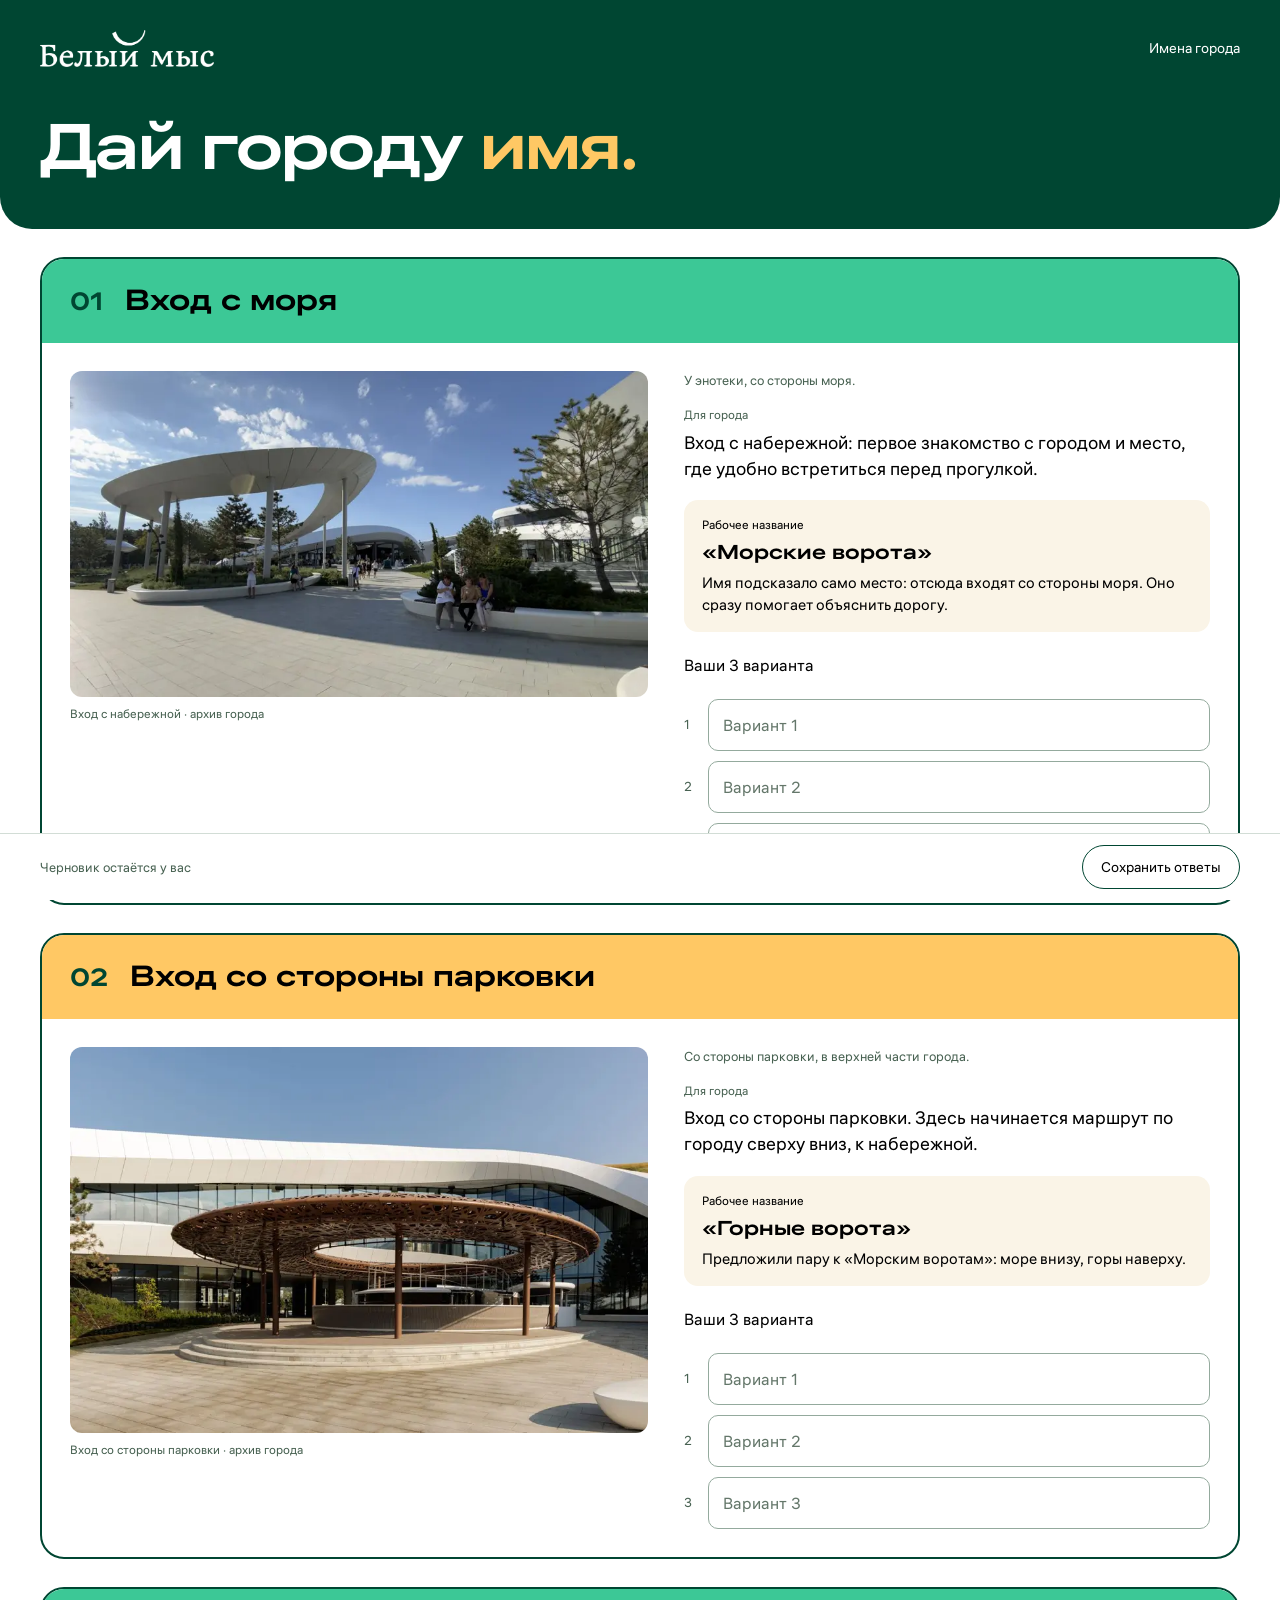
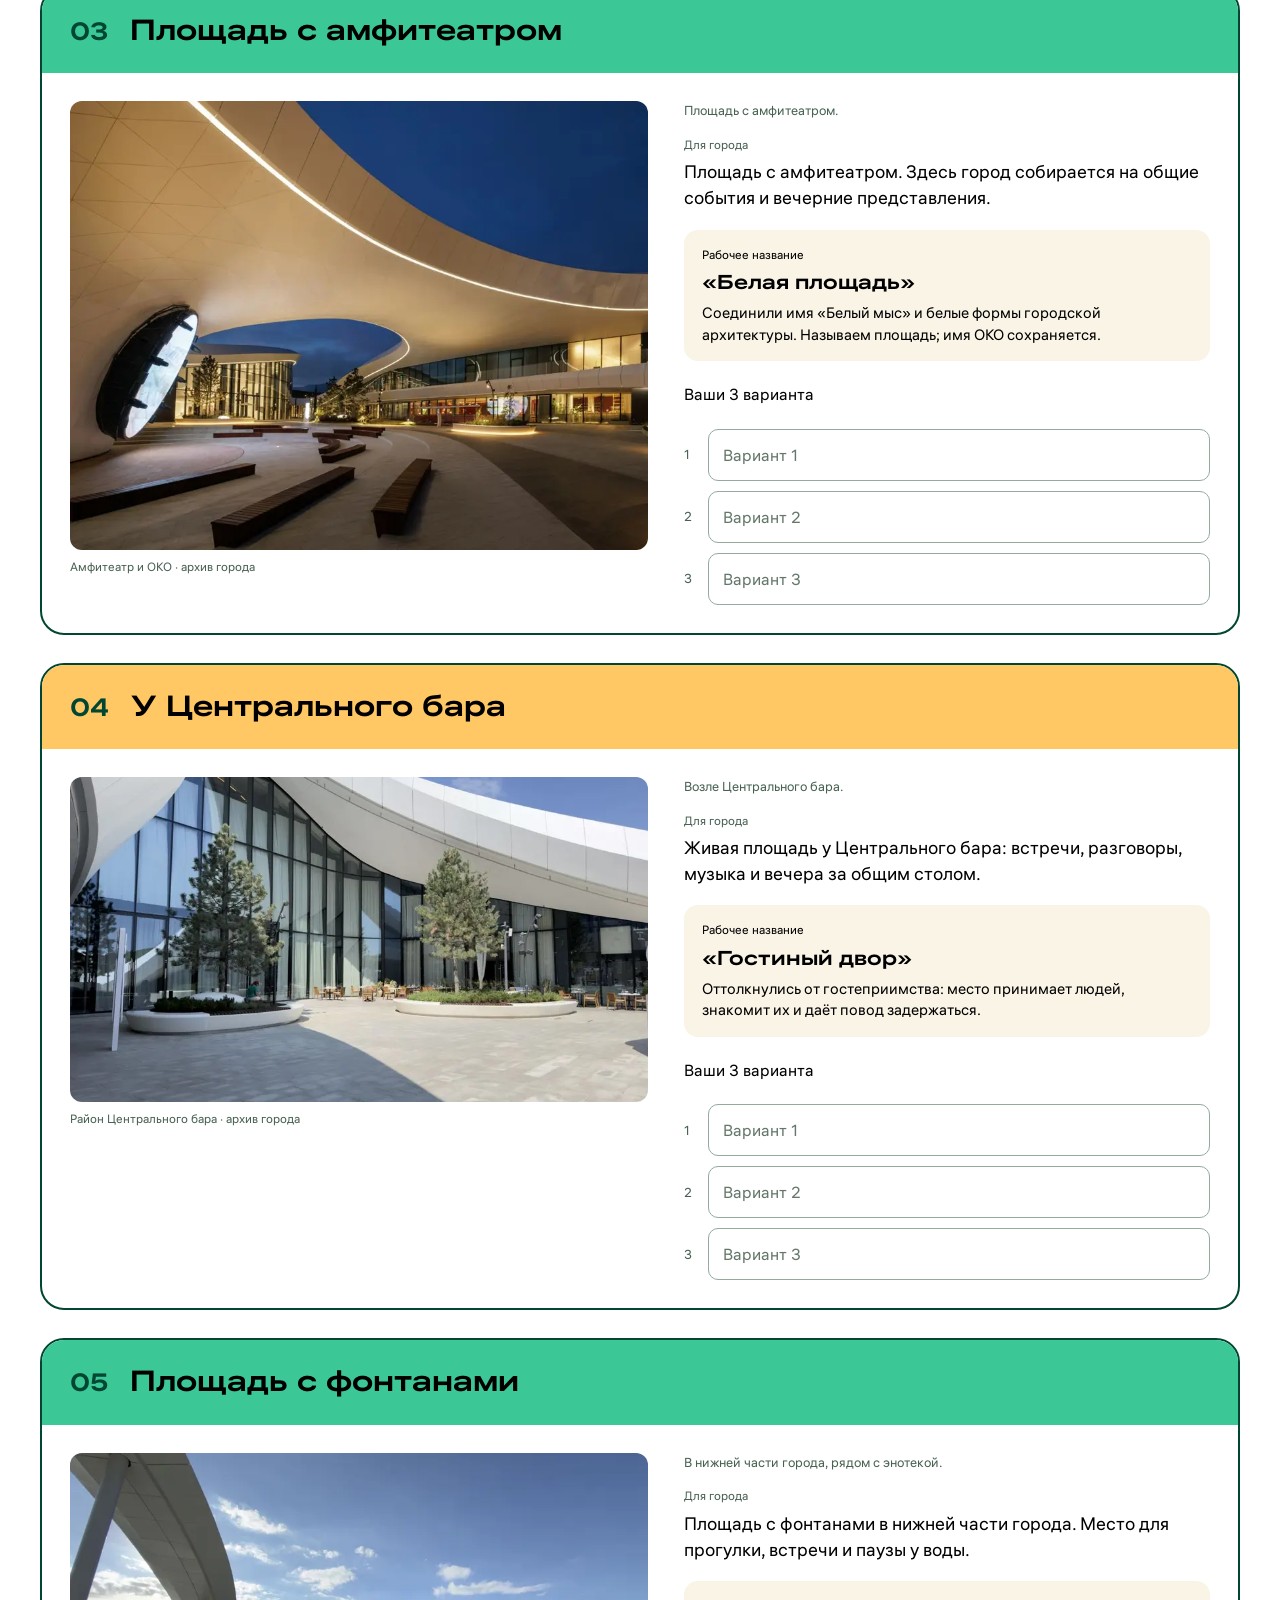
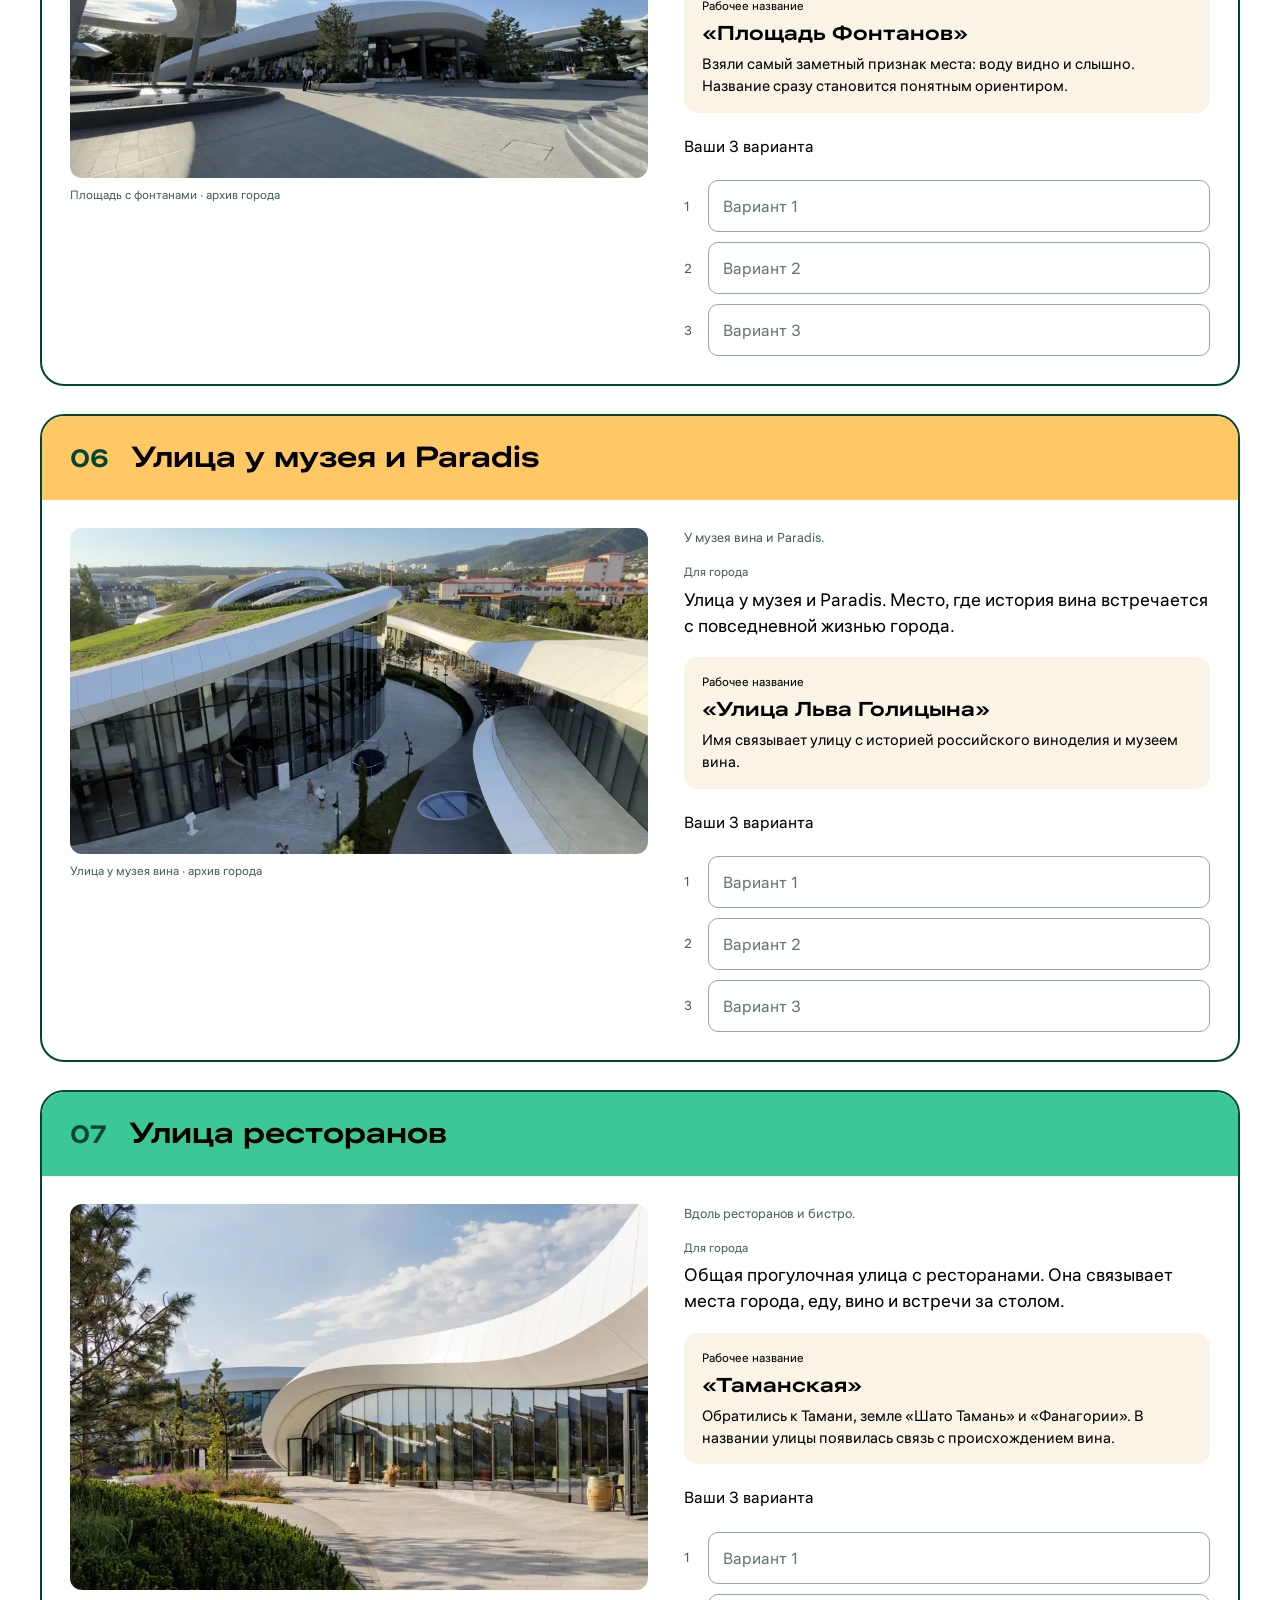
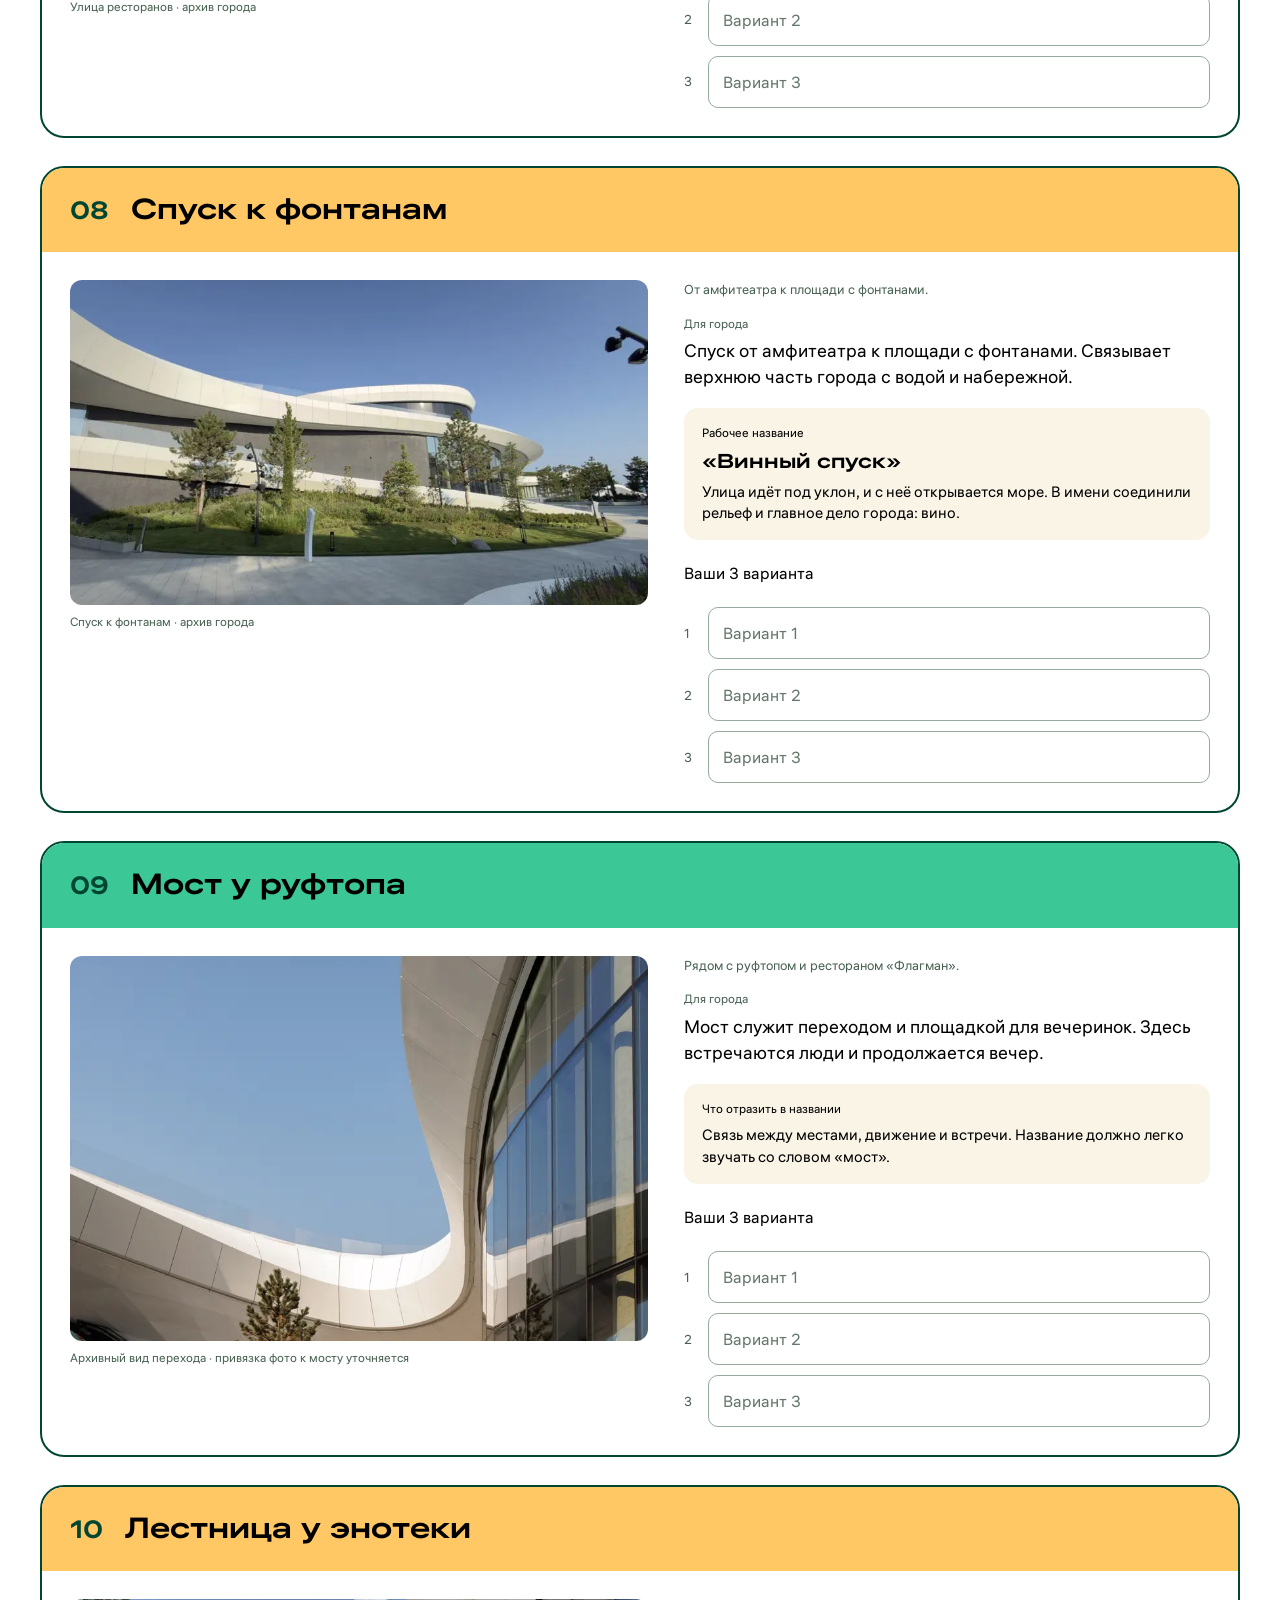
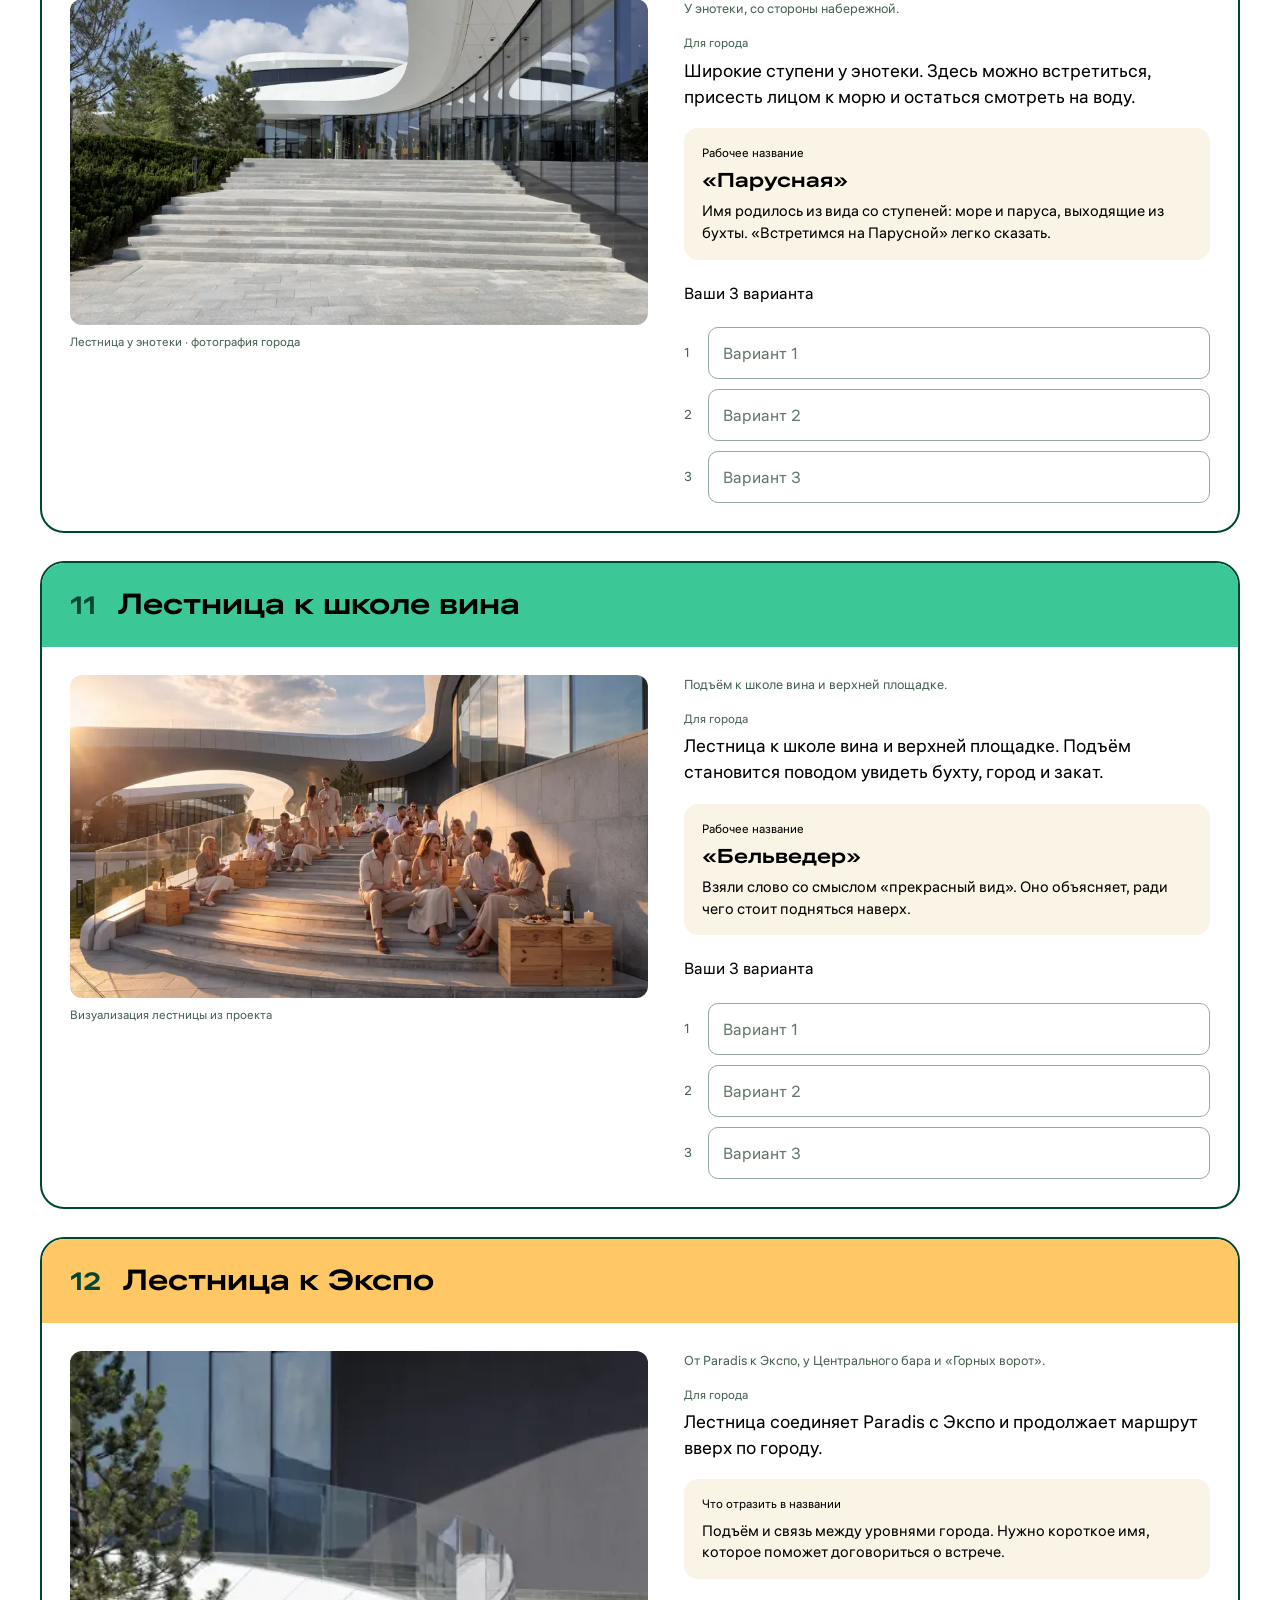
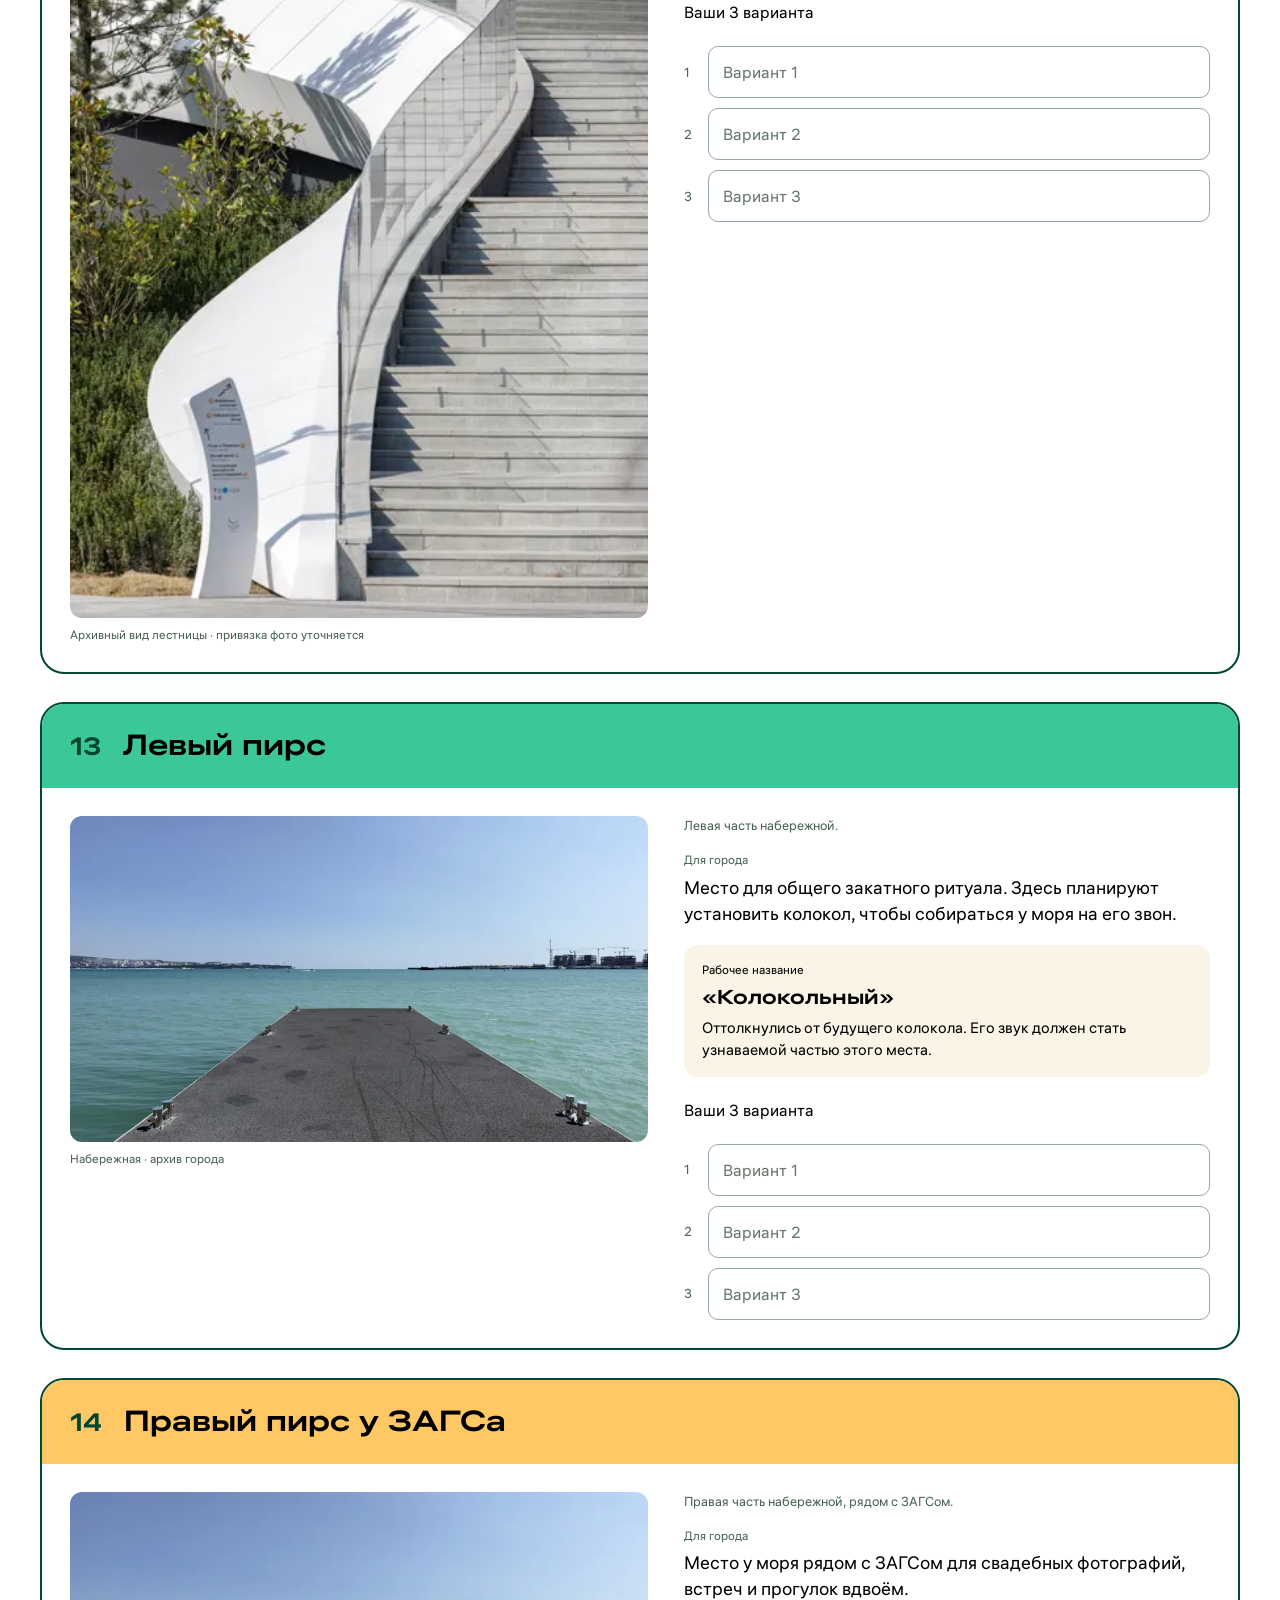
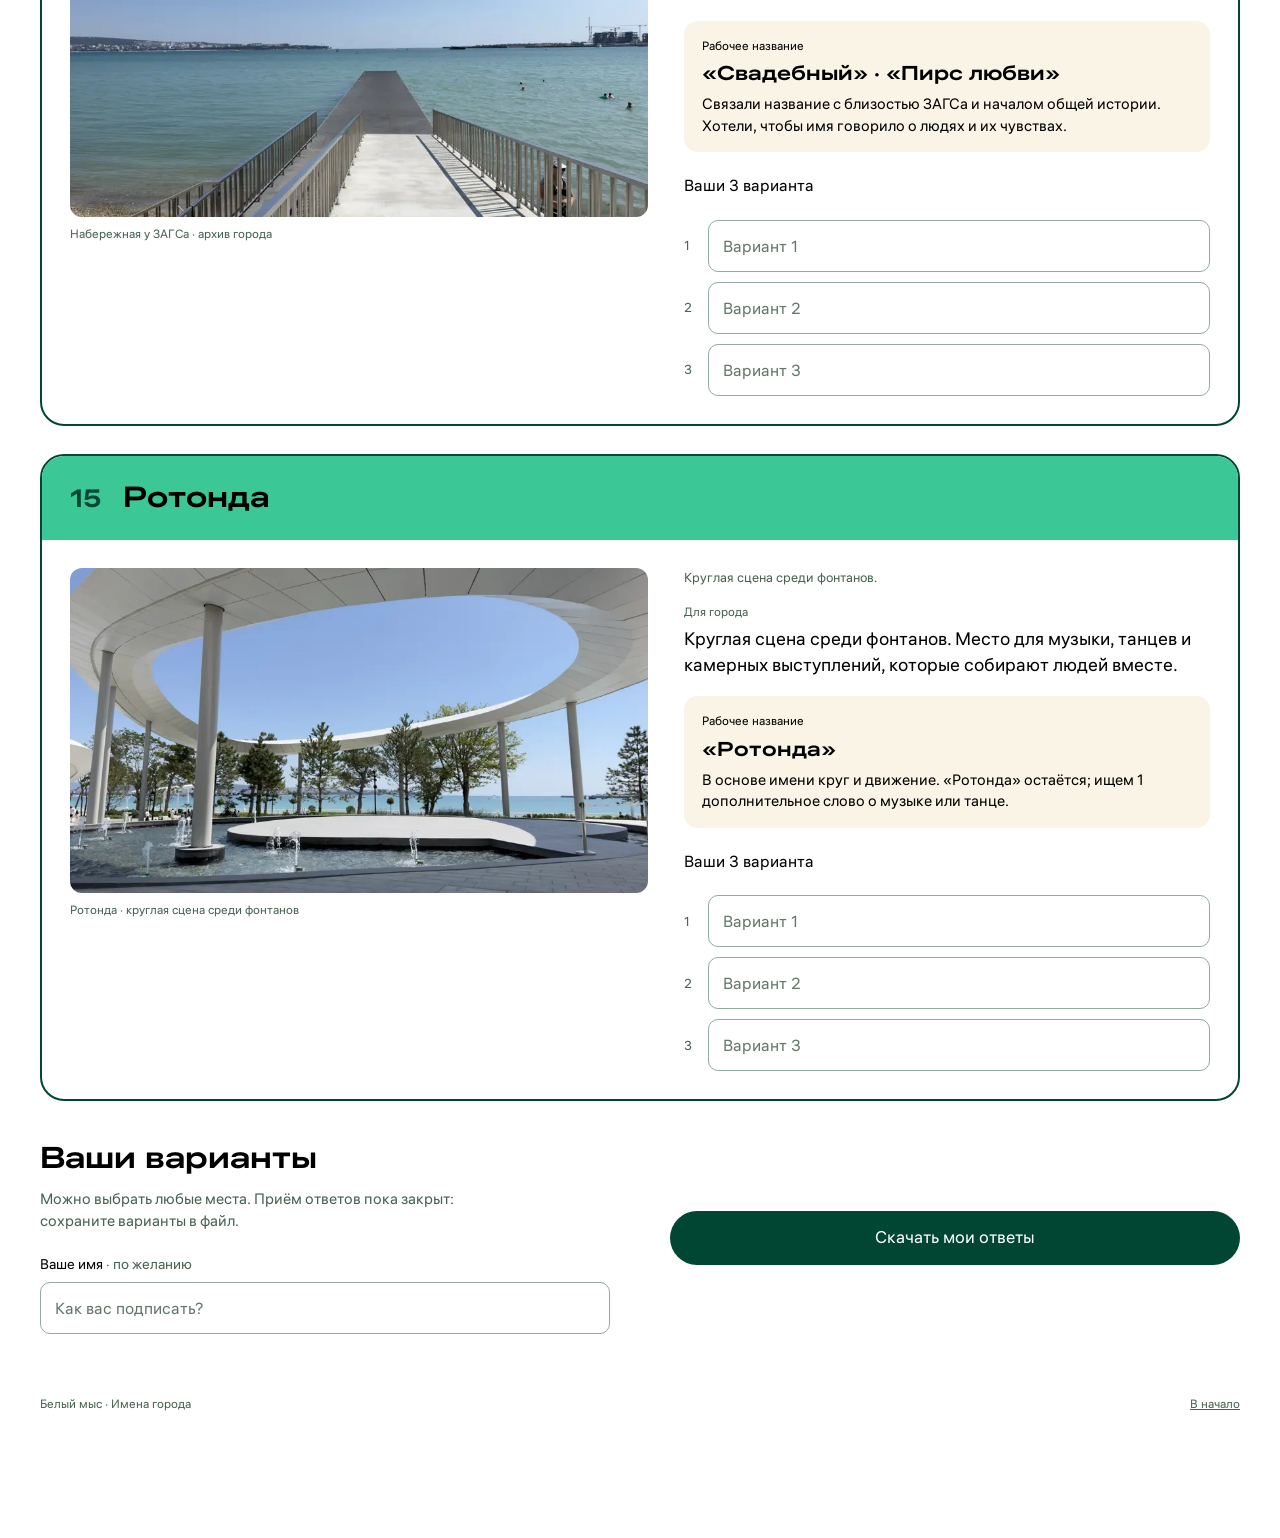
==== commit 502dce0b: "Simplify names form: remove all game mechanics and correct places" ====
--- a/names/index.html
+++ b/names/index.html
@@ -1,109 +1,90 @@
 <!doctype html>
-<html lang="ru" data-names-version="places-20261104-5"><head><meta charset="utf-8"><meta name="viewport" content="width=device-width,initial-scale=1,viewport-fit=cover"><title>Дай городу имя · Белый мыс</title><meta name="description" content="14 мест, ваши идеи и личная карточка автора. Придумайте имена Белому мысу."><meta name="theme-color" content="#004632"><link rel="icon" href="/favicon.svg"><link rel="preload" href="/ALS-Hauss-Next-Regular.woff2" as="font" type="font/woff2" crossorigin><link rel="preload" href="/ALS-Hauss-Next-Wide-Bold.woff2" as="font" type="font/woff2" crossorigin><style>
+<html lang="ru" data-names-version="simple-20261105-6"><head><meta charset="utf-8"><meta name="viewport" content="width=device-width,initial-scale=1,viewport-fit=cover"><title>Дай городу имя · Белый мыс</title><meta name="description" content="Места Белого мыса, рабочие названия и ваши варианты."><meta name="theme-color" content="#004632"><link rel="icon" href="/favicon.svg"><link rel="preload" href="/ALS-Hauss-Next-Regular.woff2" as="font" type="font/woff2" crossorigin><link rel="preload" href="/ALS-Hauss-Next-Wide-Bold.woff2" as="font" type="font/woff2" crossorigin><style>
 @font-face{font-family:Hauss;src:url('/ALS-Hauss-Next-Regular.woff2') format('woff2');font-weight:400;font-display:swap}
 @font-face{font-family:HaussWide;src:url('/ALS-Hauss-Next-Wide-Bold.woff2') format('woff2');font-weight:700;font-display:swap}
-:root{--yellow:#ffc864;--green:#3cc896;--forest:#004632;--cream:#ffe6aa;--ink:#000;--white:#fff;--red:#c81432;--line:#aebfb5;--muted:#435a4c}
-*{box-sizing:border-box}html{scroll-behavior:smooth;scroll-padding-top:16px}body{margin:0;color:var(--ink);background:var(--white);font:17px/1.45 Hauss,sans-serif;-webkit-font-smoothing:antialiased}h1,h2,h3,p,figure{margin:0}h1,h2,h3,strong,legend,.wide{font-family:HaussWide,sans-serif;font-weight:700}h1,h2,h3{line-height:1.08}button,input,select{font:inherit}button,summary,a{-webkit-tap-highlight-color:transparent}button,summary{cursor:pointer}img{display:block;max-width:100%}a{color:inherit;text-underline-offset:4px}button:disabled{opacity:.45;cursor:default}button:focus-visible,a:focus-visible,summary:focus-visible{outline:3px solid currentColor;outline-offset:4px}input:focus,select:focus{outline:3px solid var(--green);outline-offset:2px}[hidden]{display:none!important}.wrap{width:min(100% - 64px,1184px);margin-inline:auto}.hero{background:var(--forest);color:var(--white);border-radius:0 0 36px 36px}.topbar{display:flex;align-items:center;justify-content:space-between;gap:20px;padding:28px 0}.brand{width:148px;height:auto}.topbar span{font-size:13px}.hero-body{display:grid;grid-template-columns:1.1fr 1fr;gap:48px;padding:20px 0 40px;align-items:end}.hero h1{font-size:68px;max-width:620px}.hero h1 span{display:block}.lead{font-size:20px;line-height:1.4;margin-bottom:20px}.gift-link{display:inline-flex;align-items:center;gap:12px;min-height:44px;color:var(--ink);background:var(--yellow);padding:10px 18px;border-radius:100px;text-decoration:none;font-size:14px}.gift-link svg{width:20px;height:20px}.intro{display:flex;justify-content:space-between;align-items:start;gap:40px;padding:24px 0}.intro-example{font-size:16px;line-height:1.5;max-width:560px}.intro-example strong{font-size:17px}.how{font-size:14px;max-width:480px;flex:0 1 440px}.how summary{min-height:44px;display:flex;align-items:center;gap:12px;list-style:none}.how summary::after{content:'+';font-size:26px;margin-left:auto}.how[open] summary::after{content:'−'}.how summary::-webkit-details-marker{display:none}.how p{padding:10px 0;line-height:1.5}.how p+p{border-top:1px solid var(--line)}.places-list{display:grid;gap:28px}.place{border:2px solid var(--forest);border-radius:24px;overflow:hidden;background:var(--white);scroll-margin-top:16px}.place-top{display:flex;justify-content:space-between;align-items:center;gap:20px;padding:18px 28px;background:var(--cream);border-bottom:2px solid var(--forest)}.place:nth-child(even) .place-top{background:var(--green)}.place-heading{display:flex;align-items:baseline;gap:20px;min-width:0}.place-num{font-family:HaussWide,sans-serif;font-size:28px;line-height:1;flex:none}.place h3{font-size:26px;line-height:1.15}.card-count{font-size:13px;white-space:nowrap;flex:none;border:1px solid var(--forest);padding:5px 10px;border-radius:100px;background:var(--white)}.place[data-complete="true"] .card-count{background:var(--forest);color:var(--white)}.place-inner{display:grid;grid-template-columns:1.1fr 1fr;gap:40px;padding:24px 28px 28px;align-items:start}.place figure img{width:100%;height:auto;border-radius:14px}.place figcaption{font-size:12px;line-height:1.4;color:var(--muted);padding-top:9px}.location{font-size:13px;color:var(--muted);margin-bottom:10px}.brief{font-size:19px;line-height:1.4;margin-bottom:16px}.hint{font-size:14px;margin-bottom:18px}.hint summary{width:max-content;min-height:44px;display:flex;align-items:center;gap:8px;list-style:none;text-decoration:underline;text-underline-offset:4px}.hint summary::-webkit-details-marker{display:none}.hint summary::before{content:'✦';font-size:20px}.hint p{background:var(--cream);border-radius:12px;padding:14px 16px;margin:2px 0 16px}fieldset{min-width:0;padding:0;border:0;margin:0}legend{font-size:16px;padding:0;margin-bottom:12px}.variant{display:flex;align-items:center;position:relative;margin-bottom:10px}.variant:last-child{margin-bottom:0}.variant>span{position:absolute;left:16px;font-size:14px;pointer-events:none}.variant input{width:100%;min-width:0;height:54px;padding:14px 16px 14px 42px;border:1px solid #73877b;border-radius:10px;background:var(--white);color:var(--ink);font-size:16px;scroll-margin-bottom:100px}.variant input::placeholder,.author::placeholder{color:#5b6e61;opacity:1}.variant input:not(:placeholder-shown){background:#effaf5}.rotunda{font-size:14px;padding:8px 12px;background:var(--cream);border-radius:8px;margin-bottom:12px}.result{background:var(--forest);color:var(--white);border-radius:24px;margin-top:40px;padding:36px;display:grid;grid-template-columns:1fr 1fr;gap:40px;scroll-margin-top:16px}.result h2{font-size:36px;margin-bottom:14px}.result-copy>p{font-size:16px;max-width:440px}.levels{list-style:none;padding:0;margin:24px 0 0;display:grid;gap:12px}.levels li{display:flex;gap:12px;align-items:center;font-size:14px}.levels .level-number{display:flex;align-items:center;justify-content:center;border:1px solid #83b09a;border-radius:50%;width:32px;height:32px;flex:none}.levels li[data-earned="true"] .level-number{background:var(--green);border-color:var(--green);color:var(--ink)}.levels li span:last-child{color:#c7e8d9;margin-left:auto;font-size:12px}.author-label,.favorite-label{display:block;font-size:14px;margin:24px 0 10px}.author-label span{font-size:12px;color:#c7e8d9}.author,select{width:100%;height:50px;border:1px solid var(--line);border-radius:10px;background:var(--white);color:var(--ink);padding:12px;font-size:16px;min-width:0}.postcard{background:var(--yellow);color:var(--ink);border-radius:20px;padding:24px;position:relative;overflow:hidden;min-height:280px;display:flex;flex-direction:column;justify-content:space-between;gap:24px}.postcard-logo{width:132px;height:auto}.card-level{font-size:13px;display:flex;flex-wrap:wrap;gap:12px;align-items:center;justify-content:space-between}.card-level>span{border:1px solid var(--ink);padding:4px 10px;border-radius:50px}.postcard-name{font-family:HaussWide,sans-serif;font-size:30px;line-height:1.16;overflow-wrap:anywhere}.postcard-bottom>span:first-child{min-width:0;overflow-wrap:anywhere}.postcard-bottom>span:last-child{white-space:nowrap}.postcard-bottom{border-top:1px solid var(--ink);padding-top:14px;font-size:13px;display:flex;justify-content:space-between;gap:12px}.card-empty{font-size:15px}.reward-download{display:block;width:100%;background:var(--yellow);color:var(--ink);border:0;border-radius:100px;min-height:52px;padding:14px;font-family:HaussWide,sans-serif;font-size:16px;margin-top:16px}.result select{font-size:14px}.card-status{font-size:13px;margin-top:12px}.save-area{padding:28px 0 32px;display:flex;align-items:start;justify-content:space-between;gap:40px}.save-copy{max-width:620px}.save-copy h2{font-size:25px;margin-bottom:10px}.save-copy p{font-size:14px;color:var(--muted)}.save-actions{min-width:280px}.submit{display:block;width:100%;min-height:52px;background:var(--forest);color:var(--white);border:0;border-radius:100px;padding:14px 24px;font-family:HaussWide,sans-serif;font-size:15px}.status{background:var(--cream);color:var(--ink);font-size:14px;padding:16px;border-radius:12px;margin-top:16px}.status.error{color:var(--red)}.backup{background:none;border:0;color:var(--ink);padding:12px 0;text-decoration:underline;font-size:14px}.bottom{position:fixed;bottom:0;inset-inline:0;z-index:20;background:var(--white);color:var(--ink);border-top:2px solid var(--forest);padding-bottom:env(safe-area-inset-bottom)}.bottom-inner{display:flex;justify-content:space-between;align-items:center;gap:20px;padding-block:10px}.progress-stack{min-width:0}.progress{display:block;font-size:14px}.draft{font-size:12px;color:var(--muted);display:block}.bottom a{background:var(--forest);color:var(--white);padding:12px 18px;border-radius:100px;text-decoration:none;font-size:14px;white-space:nowrap;min-height:44px}.progress-track{height:4px;background:#e4ece7}.progress-fill{height:100%;background:var(--green);width:0;transition:width .2s}.toast{position:fixed;left:50%;transform:translateX(-50%);bottom:100px;z-index:25;width:max-content;max-width:calc(100% - 32px);padding:14px 20px;border:2px solid var(--forest);border-radius:16px;background:var(--yellow);font-size:14px;box-shadow:0 4px 0 var(--forest)}.update-notice{background:var(--yellow);color:var(--ink);padding:12px 20px;display:flex;justify-content:center;align-items:center;gap:20px;font-size:14px}.update-notice button{background:var(--forest);color:var(--white);border:0;border-radius:100px;padding:12px 18px;min-height:44px}footer{display:flex;justify-content:space-between;align-items:center;gap:20px;padding:20px 0 120px;font-size:12px;color:var(--muted)}footer a{display:flex;align-items:center;min-height:44px}.trap,.sr-only{position:absolute;width:1px;height:1px;padding:0;overflow:hidden;clip:rect(0,0,0,0);white-space:nowrap;border:0}.skip{position:absolute;top:-100px;left:16px;background:var(--white);padding:12px;z-index:30}.skip:focus{top:12px}noscript{display:block;background:var(--cream);padding:20px}
-@media(max-width:900px){.wrap{width:calc(100% - 40px)}.hero h1{font-size:54px}.hero-body{gap:32px}.place-inner{gap:24px;padding:22px}.place-top{padding:18px 22px}.place h3{font-size:23px}.brief{font-size:17px}.result{padding:28px;gap:28px}.result h2{font-size:30px}.postcard-name{font-size:26px}.save-actions{min-width:240px}}
-@media(max-width:700px){.wrap{width:calc(100% - 32px)}.hero{border-radius:0 0 24px 24px}.topbar{padding:22px 4px 12px;gap:16px}.brand{width:130px}.topbar span{font-size:11px;max-width:110px;text-align:right}.hero-body{display:block;padding:12px 4px 24px}.hero h1{font-size:43px;line-height:1.02;margin-bottom:16px;max-width:360px}.hero h1 span{display:inline}.lead{font-size:16px;margin-bottom:16px;max-width:420px}.gift-link{min-height:44px;font-size:13px;padding:10px 14px;gap:10px}.intro{display:block;padding:20px 4px 12px}.intro-example{font-size:14px}.intro-example strong{font-size:14px}.how{font-size:14px;margin-top:6px}.how summary{min-height:44px}.places-list{gap:20px}.place{border-radius:20px}.place-top{padding:16px;gap:12px;align-items:start}.place-heading{align-items:start;gap:12px}.place-num{font-size:20px;line-height:1.15}.place h3{font-size:22px}.card-count{font-size:11px;padding:4px 7px;margin-top:1px}.place-inner{display:block;padding:14px 16px 20px}.place figure{margin-bottom:16px}.place figure img{border-radius:10px}.place figcaption{font-size:12px;padding-top:8px}.location{font-size:12px;margin-bottom:8px}.brief{font-size:17px;margin-bottom:2px}.hint{margin-bottom:12px}.hint summary{font-size:13px;min-height:44px}.hint p{font-size:14px;margin-bottom:12px;padding:12px}.variant input{height:52px}.result{display:block;padding:24px 20px;margin-top:28px;border-radius:20px}.result h2{font-size:30px;margin-bottom:12px}.result-copy>p{font-size:15px}.levels{margin-top:20px}.author-label{margin-top:20px}.result-card{margin-top:28px}.postcard{padding:20px;min-height:256px;border-radius:16px}.postcard-name{font-size:27px}.favorite-label{margin-top:16px}.save-area{display:block;padding:24px 4px}.save-copy h2{font-size:24px}.save-copy p{font-size:13px}.save-actions{min-width:0;margin-top:20px}.bottom-inner{padding-block:9px;gap:12px}.progress{font-size:12px}.draft{font-size:11px;max-width:190px}.bottom a{padding:12px 14px;font-size:13px}.toast{bottom:94px;font-size:13px}footer{font-size:11px;padding:4px 4px 112px}.update-notice{padding:10px 16px;gap:12px;font-size:12px}}
-@media(max-width:360px){.hero h1{font-size:37px}.place h3{font-size:20px}.place-top{padding:14px 12px}.place-inner{padding:12px 12px 16px}.place-heading{gap:9px}.card-count{padding:3px 6px}.result{padding:22px 16px}.bottom a{font-size:12px;padding-inline:12px}.draft{max-width:160px}.levels li{font-size:13px}.levels li span:last-child{font-size:11px}}
+:root{--forest:#004632;--green:#3cc896;--yellow:#ffc864;--cream:#faf4e7;--white:#fff;--ink:#000;--muted:#486252}
+*{box-sizing:border-box}html{scroll-behavior:smooth;scroll-padding-top:24px}body{margin:0;font-family:Hauss,sans-serif;color:var(--ink);background:var(--white);line-height:1.45}h1,h2,h3,p,figure{margin:0}h1,h2,h3{font-family:HaussWide,sans-serif;font-weight:700;line-height:1.1}button,input{font:inherit}button,a,input{-webkit-tap-highlight-color:transparent}button{cursor:pointer}a{color:inherit}button:focus-visible,a:focus-visible,input:focus-visible,summary:focus-visible{outline:3px solid var(--forest);outline-offset:4px}[hidden]{display:none!important}.wrap{width:calc(100% - 64px);max-width:1200px;margin:auto}
+.hero{background:var(--forest);color:var(--white);border-radius:0 0 32px 32px}.topbar{display:flex;align-items:center;justify-content:space-between;gap:24px;padding:30px 0 20px}.brand{width:174px;height:auto}.topbar span{font-size:14px}.hero-body{padding:24px 0 48px}.hero h1{font-size:64px;letter-spacing:-.025em}.hero h1 span{color:var(--yellow)}#names-form{padding-top:28px}.places-list{display:grid;gap:28px}
+.place{border:2px solid var(--forest);border-radius:24px;overflow:hidden;scroll-margin-top:20px}.place-top{background:var(--green);padding:24px 28px}.place:nth-child(even) .place-top{background:var(--yellow)}.place-heading{display:flex;gap:22px;align-items:baseline}.place-num{font-family:HaussWide,sans-serif;font-size:25px;color:var(--forest)}.place h3{font-size:29px;overflow-wrap:anywhere}.place-inner{display:grid;grid-template-columns:minmax(0,1.1fr) minmax(0,1fr);gap:36px;padding:28px}.place figure{min-width:0}.place figure img{display:block;width:100%;height:auto;border-radius:12px}.place figcaption{font-size:12px;color:var(--muted);padding-top:9px;line-height:1.4}.place-body{min-width:0}.location{font-size:13px;color:var(--muted);margin-bottom:16px}.purpose-label{font-size:12px;color:var(--muted);margin-bottom:6px}.brief{font-size:18px;line-height:1.45}.name-story{background:var(--cream);border-radius:14px;padding:16px 18px;margin:18px 0 22px}.story-label{font-size:12px;margin-bottom:7px}.story-name{font-family:HaussWide,sans-serif;font-size:20px;line-height:1.2;margin-bottom:8px}.story-why{font-size:15px;line-height:1.45}fieldset{border:0;margin:0;padding:0;min-width:0}legend{font-size:16px;margin-bottom:12px;padding:0}.variant{display:flex;align-items:center;gap:12px;margin-top:10px}.variant span{font-size:13px;color:var(--muted);width:12px;flex:none}.variant input,.author{width:100%;min-width:0;height:52px;border:1px solid #94aa9d;border-radius:10px;padding:12px 14px;background:#fff;color:#000;font-size:16px}.variant input:focus,.author:focus{border-color:var(--forest)}input::placeholder{color:#64776a;opacity:1}.hint{margin-top:16px;font-size:14px}.hint summary{cursor:pointer;min-height:44px;display:flex;align-items:center;text-decoration:underline}.hint p{margin-bottom:8px;overflow-wrap:anywhere}
+.save-area{display:grid;grid-template-columns:1fr 1fr;gap:60px;padding:40px 0}.save-copy h2{font-size:30px;margin-bottom:14px}.save-copy>p{font-size:15px;color:var(--muted);max-width:440px}.author-label{display:block;font-size:14px;margin:22px 0 8px}.author-label span{color:var(--muted)}.save-actions{align-self:center}.submit{width:100%;min-height:54px;border:0;border-radius:100px;background:var(--forest);color:var(--white);padding:14px 20px;font-size:17px}.submit:disabled{opacity:.65;cursor:wait}.backup{min-height:44px;padding:8px 0;background:none;border:0;text-decoration:underline}.status{margin-top:12px;font-size:14px;line-height:1.45}.status.error{color:#92341e}.bottom{position:fixed;bottom:0;left:0;right:0;background:var(--white);border-top:1px solid #d2ddd6;padding-bottom:env(safe-area-inset-bottom);z-index:10}.bottom-inner{display:flex;justify-content:space-between;align-items:center;gap:16px;min-height:66px;padding-block:10px}.draft{font-size:13px;color:var(--muted)}.bottom a{display:flex;align-items:center;min-height:44px;padding:10px 18px;border:1px solid var(--forest);border-radius:100px;text-decoration:none;white-space:nowrap;font-size:14px}.update-notice{display:flex;justify-content:center;align-items:center;gap:20px;background:var(--cream);padding:12px 20px;font-size:14px}.update-notice button{border:0;background:var(--forest);color:var(--white);border-radius:100px;min-height:44px;padding:10px 18px}footer{display:flex;justify-content:space-between;align-items:center;gap:20px;padding:8px 0 112px;font-size:12px;color:var(--muted)}footer a{display:flex;align-items:center;min-height:44px}.trap,.sr-only{position:absolute;width:1px;height:1px;padding:0;overflow:hidden;clip:rect(0,0,0,0);white-space:nowrap;border:0}.skip{position:absolute;top:-100px;left:16px;background:var(--white);padding:12px;z-index:30}.skip:focus{top:12px}noscript{display:block;background:var(--cream);padding:20px}
+@media(max-width:900px){.wrap{width:calc(100% - 40px)}.hero h1{font-size:54px}.place-inner{gap:24px;padding:22px}.place-top{padding:20px 22px}.place h3{font-size:24px}.brief{font-size:17px}.save-area{gap:32px}}
+@media(max-width:700px){.wrap{width:calc(100% - 32px)}.hero{border-radius:0 0 24px 24px}.topbar{padding:22px 4px 12px;gap:16px}.brand{width:130px}.topbar span{font-size:12px}.hero-body{padding:16px 4px 28px}.hero h1{font-size:43px;line-height:1.05;max-width:350px}.hero h1 span{white-space:nowrap}#names-form{padding-top:20px}.places-list{gap:20px}.place{border-radius:20px}.place-top{padding:16px}.place-heading{align-items:start;gap:12px}.place-num{font-size:20px;line-height:1.15}.place h3{font-size:22px}.place-inner{display:block;padding:14px 16px 20px}.place figure{margin-bottom:16px}.place figure img{border-radius:10px}.location{font-size:12px;margin-bottom:12px}.brief{font-size:17px}.name-story{padding:15px 16px;margin:16px 0 20px}.story-name{font-size:19px}.story-why{font-size:14px}legend{font-size:15px}.save-area{display:block;padding:32px 4px}.save-copy h2{font-size:26px}.save-copy>p{font-size:14px}.save-actions{margin-top:24px}.bottom-inner{gap:12px}.draft{font-size:11px;max-width:190px}.bottom a{font-size:13px;padding:10px 14px}footer{font-size:11px;padding:4px 4px 112px}.update-notice{padding:10px 16px;gap:12px;font-size:12px}}
+@media(max-width:360px){.hero h1{font-size:37px}.place h3{font-size:20px}.place-top{padding:14px 12px}.place-inner{padding:12px 12px 16px}.place-heading{gap:9px}.draft{max-width:160px}.bottom a{padding-inline:12px;font-size:12px}}
 @media(prefers-reduced-motion:reduce){html{scroll-behavior:auto}*{transition:none!important}}
-
-.naming-examples{padding:24px 0}.examples-heading{display:flex;align-items:baseline;justify-content:space-between;gap:16px;margin-bottom:14px}.examples-heading h2{font-size:24px;line-height:1.15}.examples-heading>span{font-size:12px;color:var(--muted);white-space:nowrap}.example-list{display:grid;grid-template-columns:1fr 1fr;gap:14px}.example-list article{border-radius:18px;padding:20px 24px;background:var(--yellow);min-width:0}.example-list article:nth-child(2){background:var(--green)}.example-list h3{font-size:25px;margin-bottom:8px}.example-list p{font-size:15px;line-height:1.45;max-width:420px}.examples-rule{font-size:13px;margin-top:12px;color:var(--muted)}.prior-name{font-size:13px;line-height:1.4;border-left:3px solid var(--green);padding:2px 0 2px 10px;margin:10px 0}
-@media(max-width:700px){.naming-examples{padding:20px 4px}.examples-heading{display:block;margin-bottom:12px}.examples-heading h2{font-size:21px;margin-bottom:4px}.examples-heading>span{font-size:12px}.example-list{gap:10px}.example-list article{padding:16px 14px;border-radius:16px}.example-list h3{font-size:20px;margin-bottom:8px}.example-list p{font-size:13px;line-height:1.45}.examples-rule{font-size:12px;margin-top:10px}.prior-name{font-size:12px}}
-@media(max-width:360px){.example-list h3{font-size:17px}.example-list article{padding:14px 11px}.example-list p{font-size:12px}}
-#names-form{padding-top:24px}@media(max-width:700px){#names-form{padding-top:20px}}.purpose-label{font-size:12px;color:var(--muted);margin-bottom:6px}.name-story{background:var(--cream);border-radius:14px;padding:16px 18px;margin:16px 0 20px}.story-label{font-size:12px;margin-bottom:7px}.story-name{font-family:HaussWide,sans-serif;font-size:20px;line-height:1.2;margin-bottom:8px}.story-why{font-size:15px;line-height:1.45}@media(max-width:700px){.name-story{padding:15px 16px;margin:16px 0 20px}.story-name{font-size:19px}.story-why{font-size:14px}.place legend{font-size:15px;line-height:1.3}}</style></head><body id="top"><a class="skip" href="#places">К местам</a><div class="update-notice" id="update-notice" hidden><span>Готова новая версия страницы</span><button type="button" id="update-page">Обновить</button></div>
-<div class="hero"><div class="wrap"><header class="topbar"><img class="brand" src="[data-uri]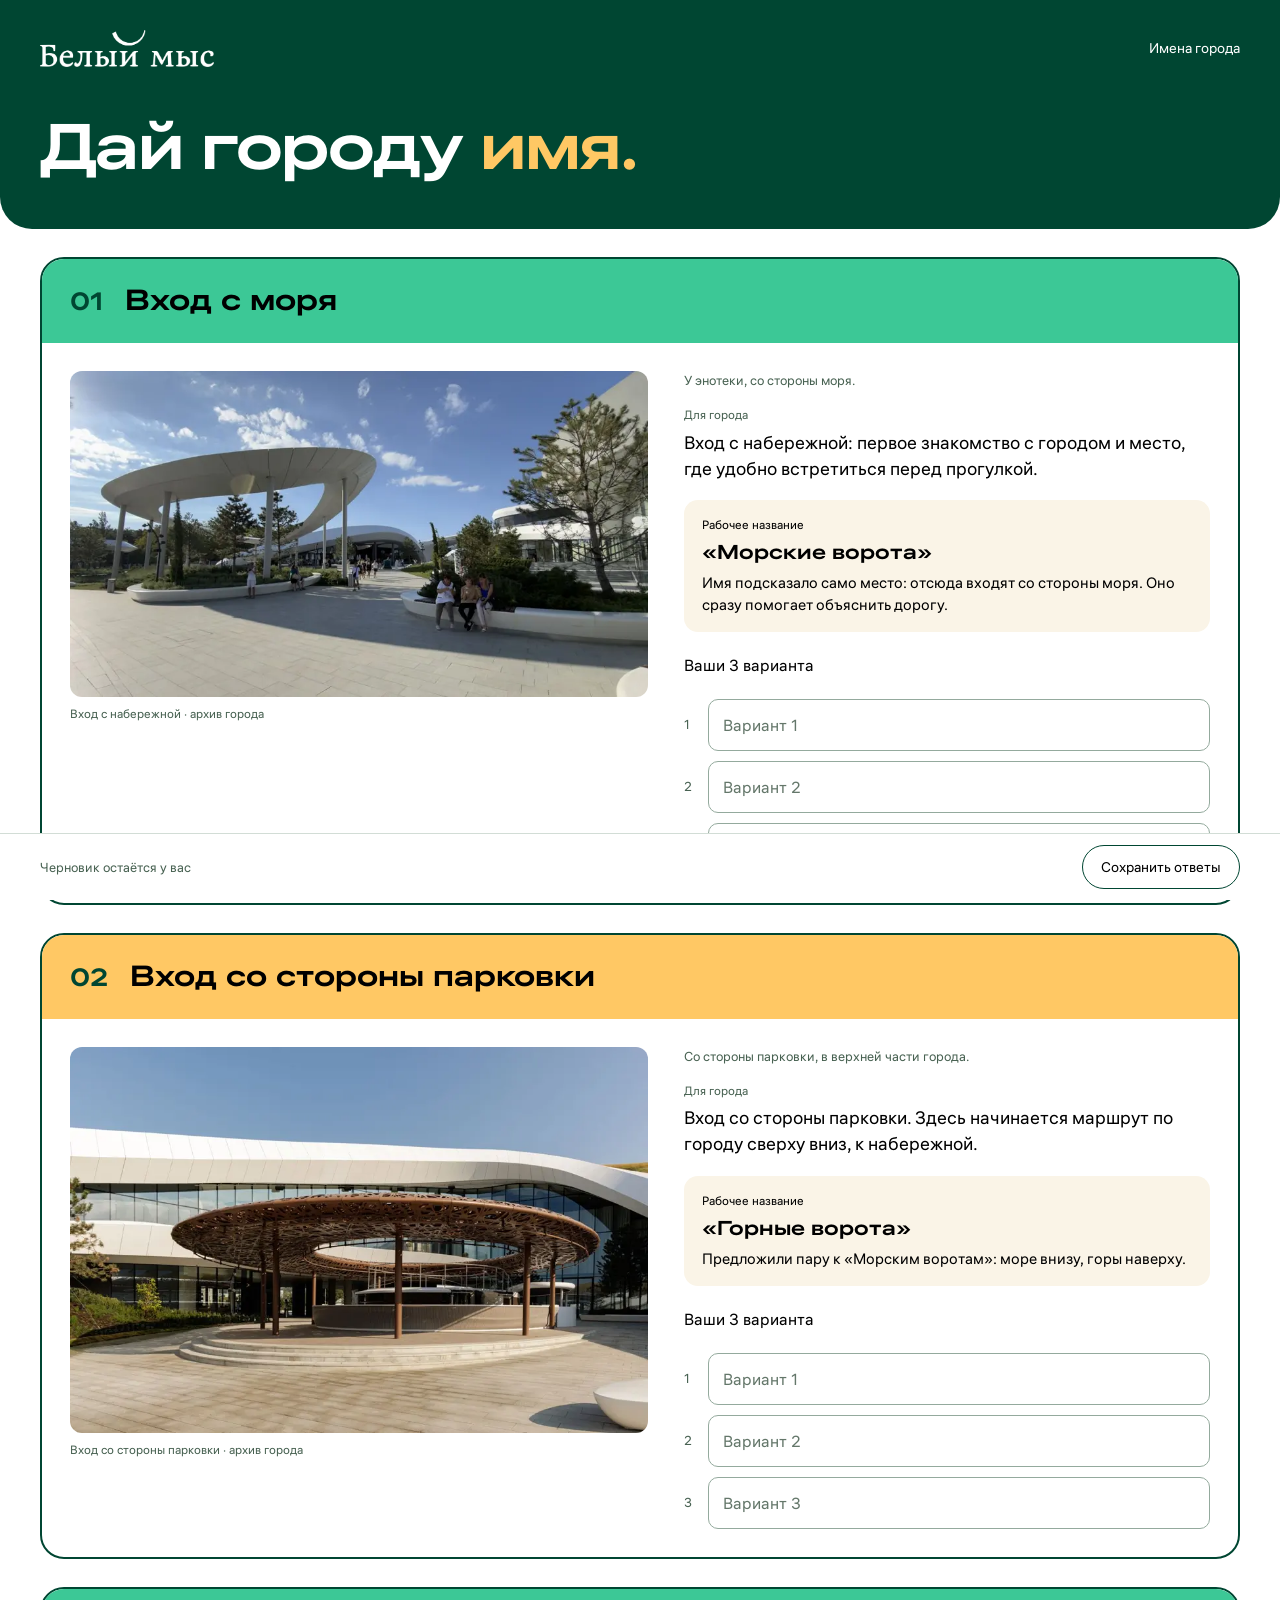
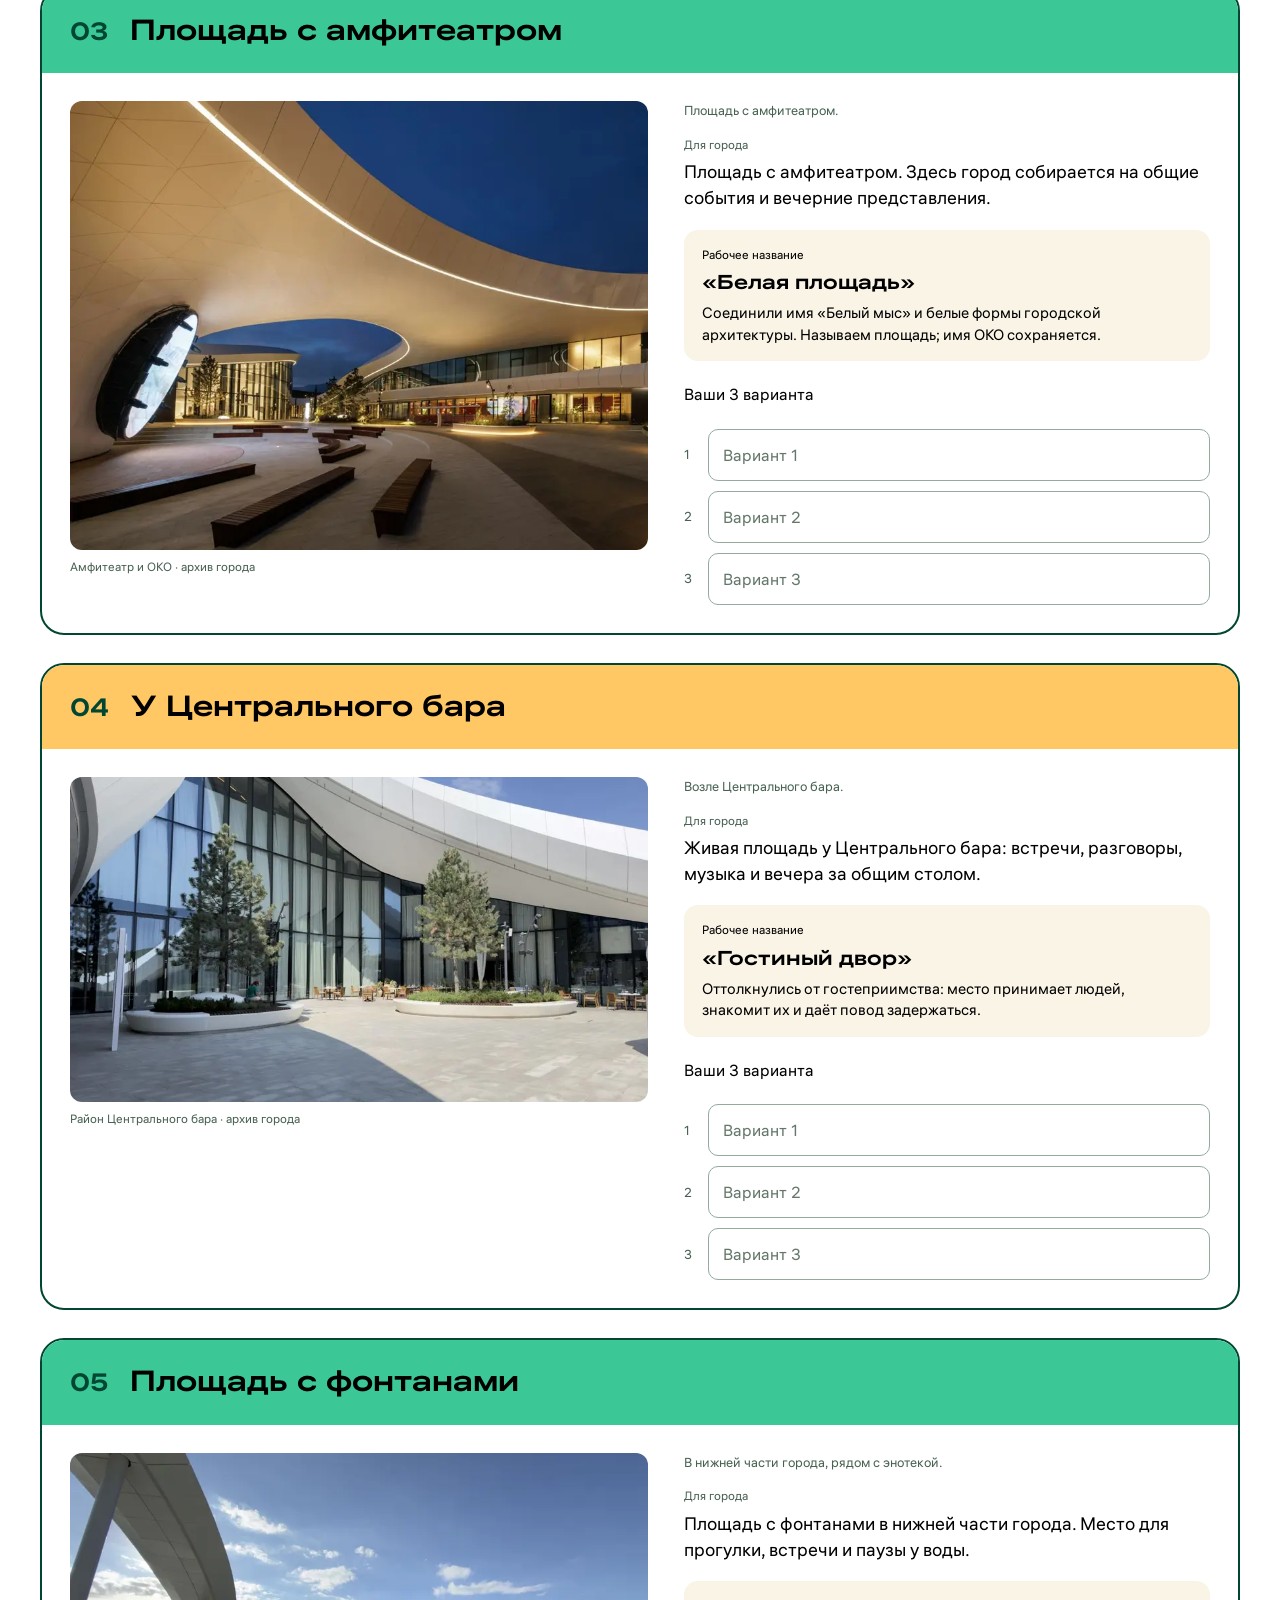
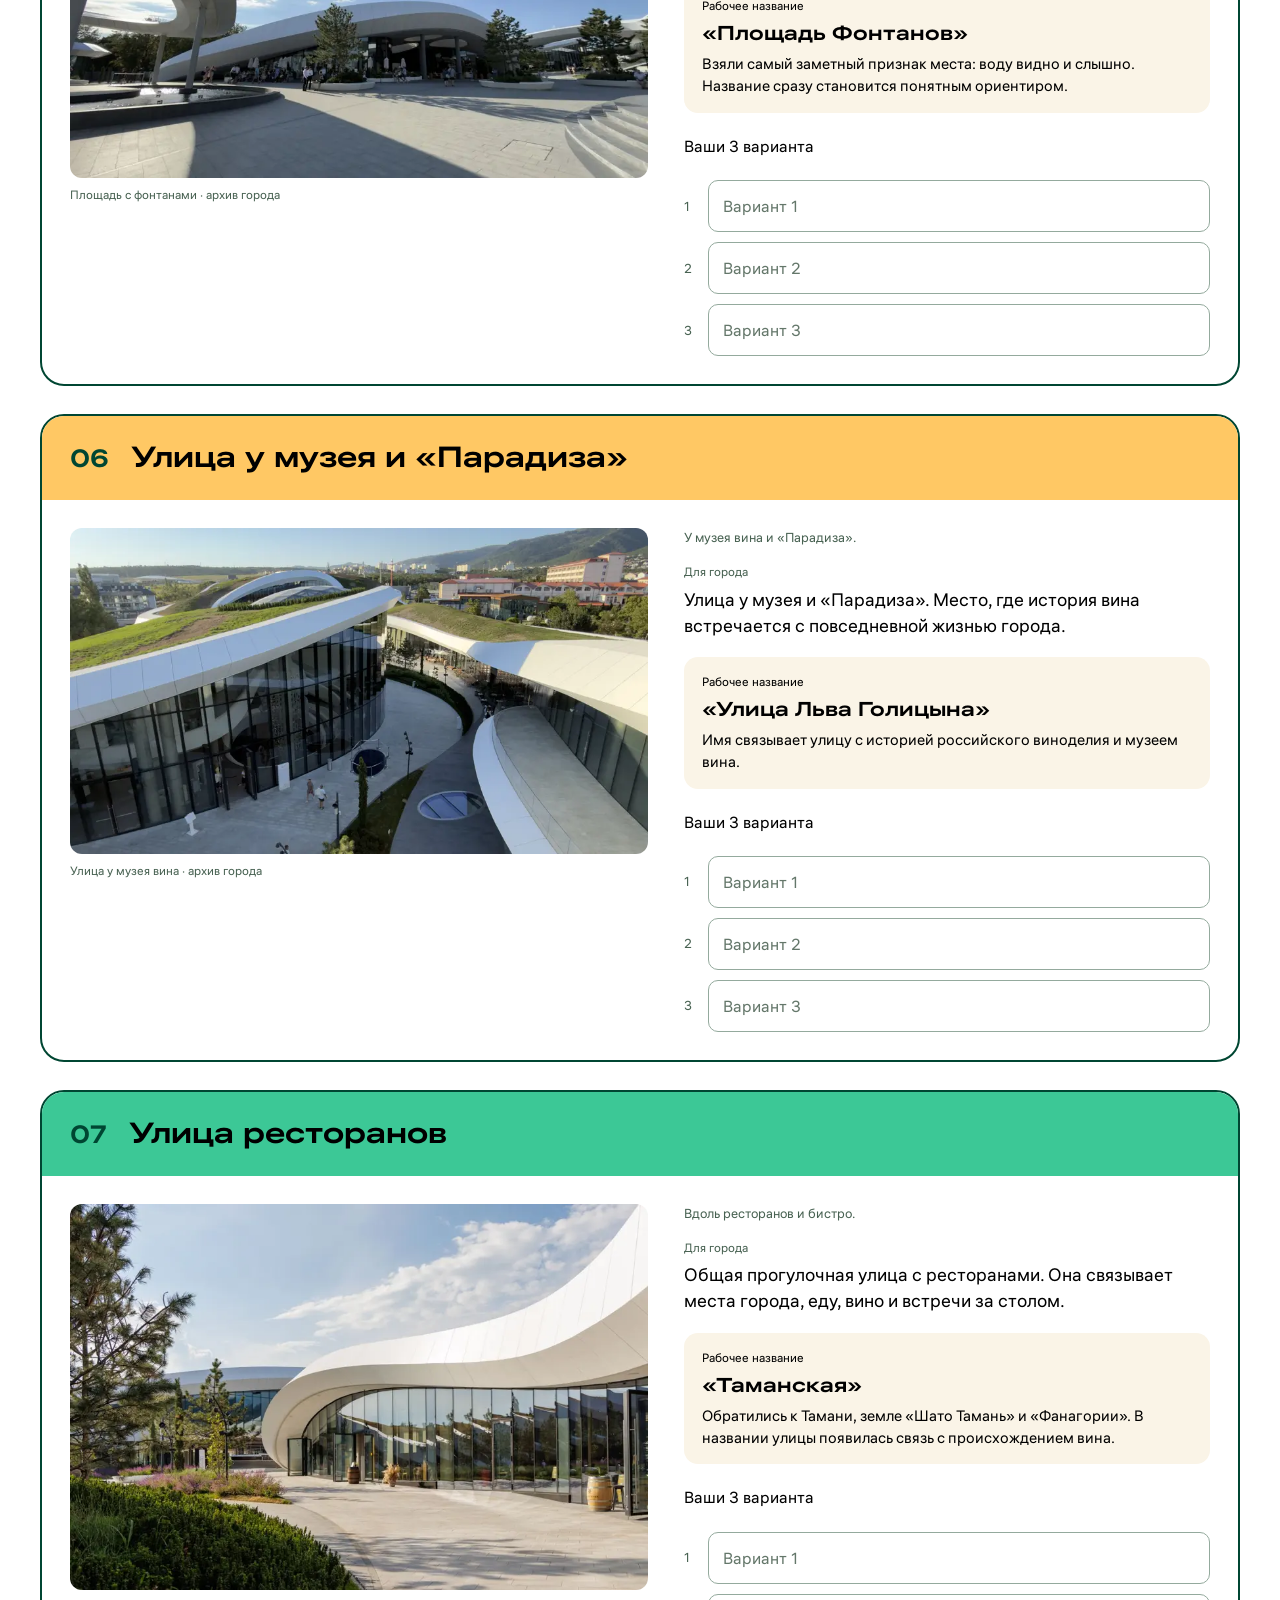
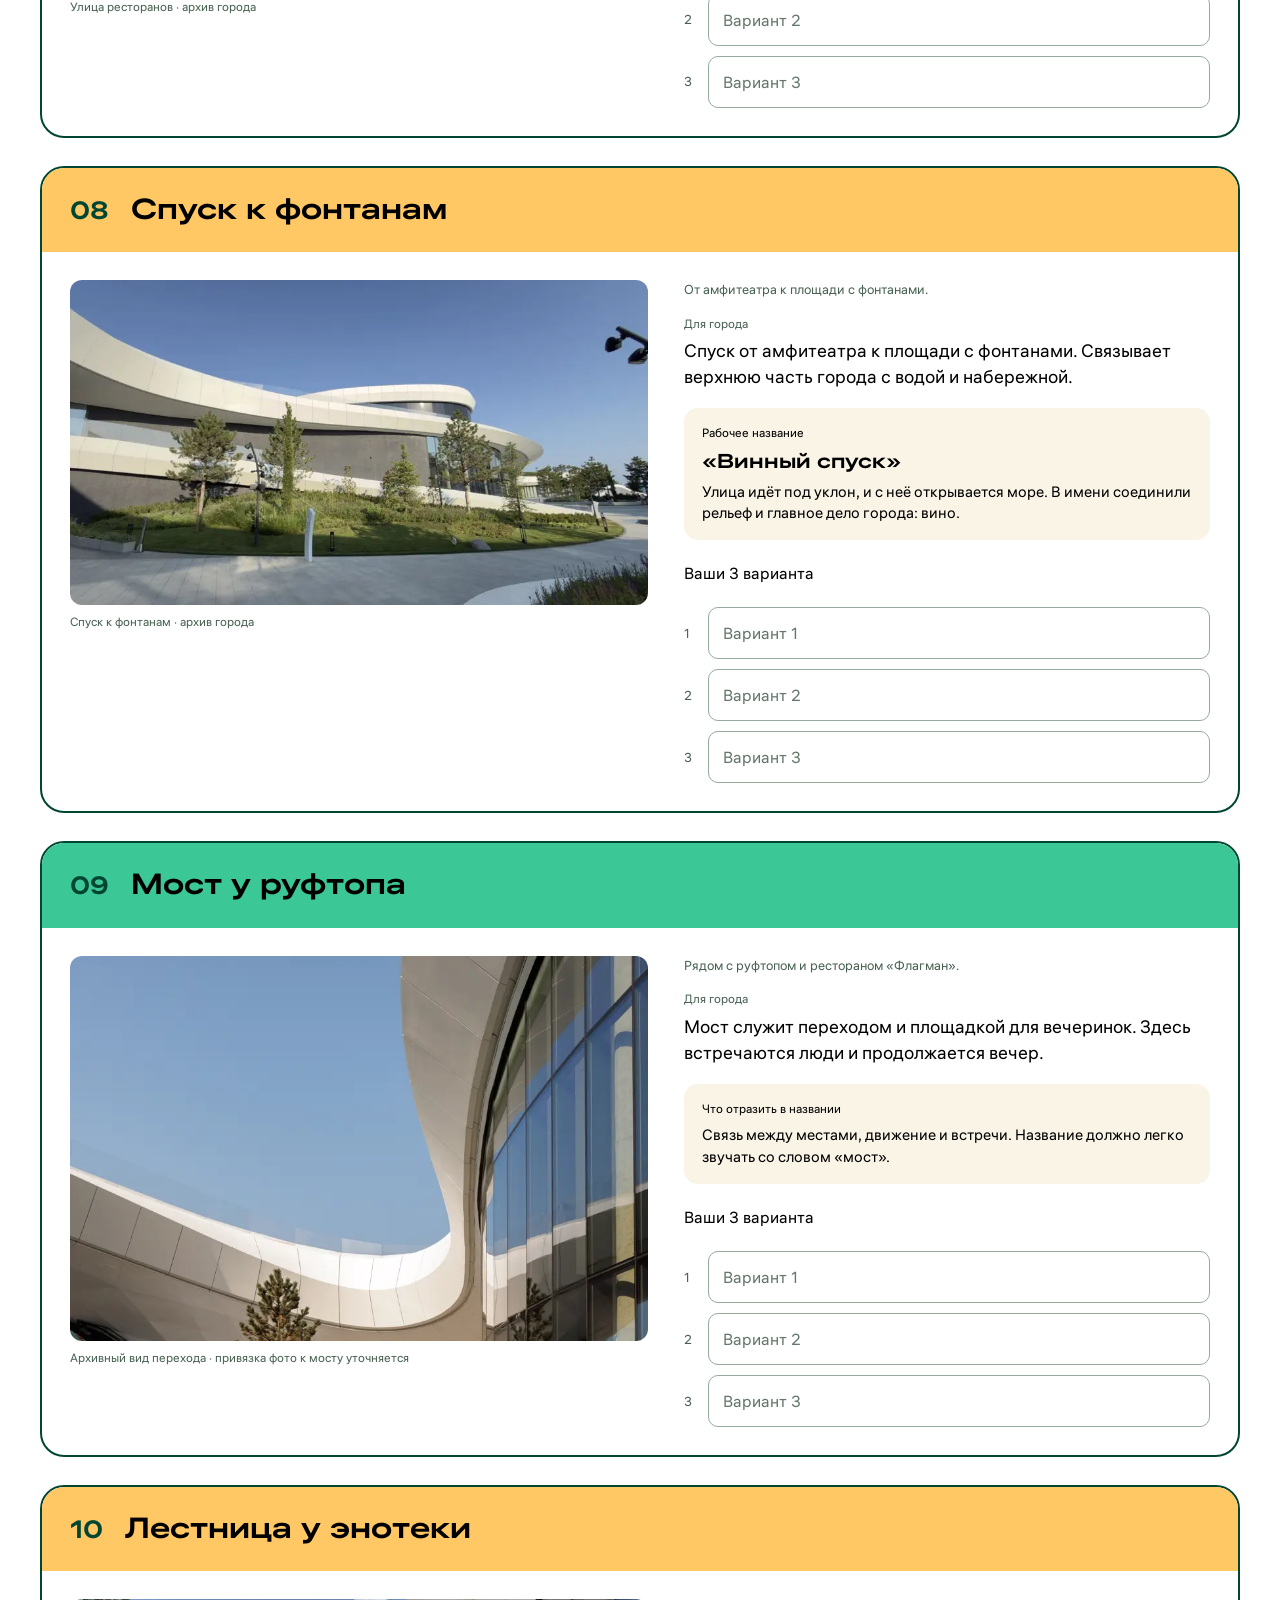
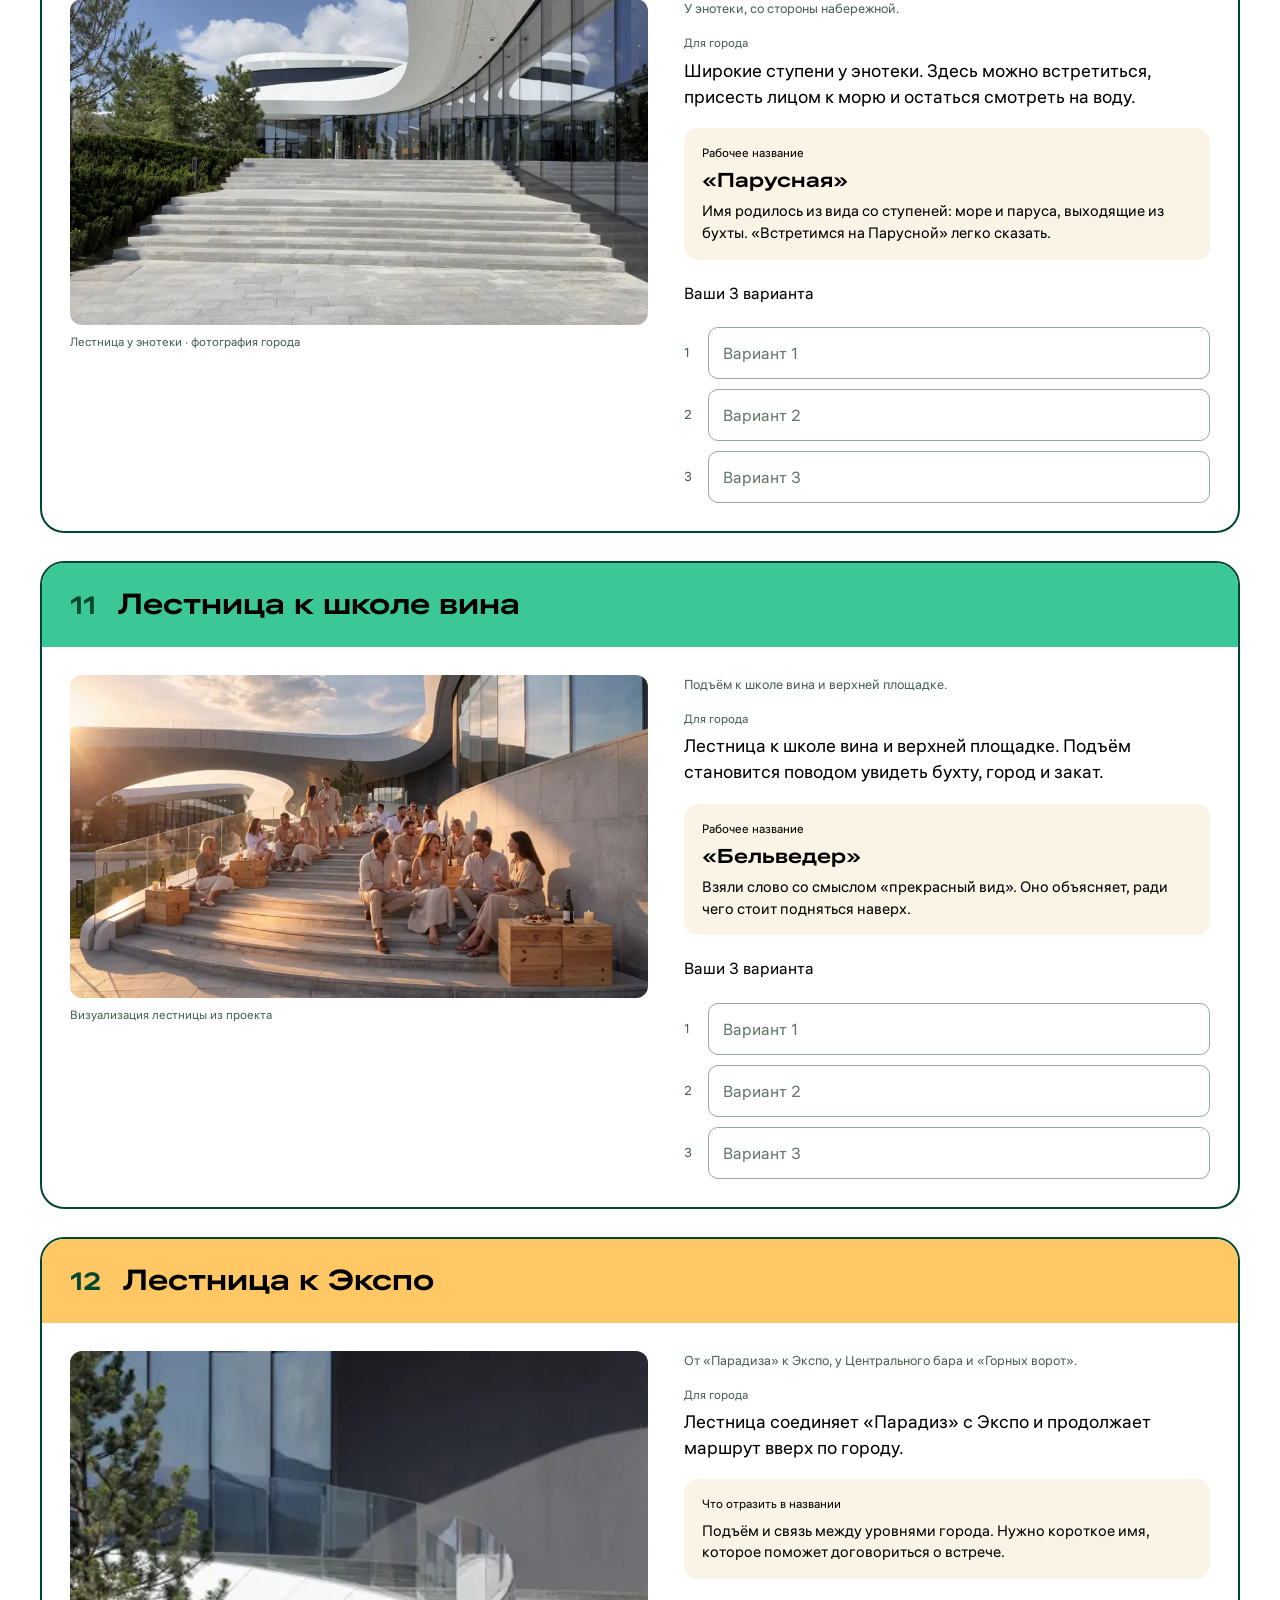
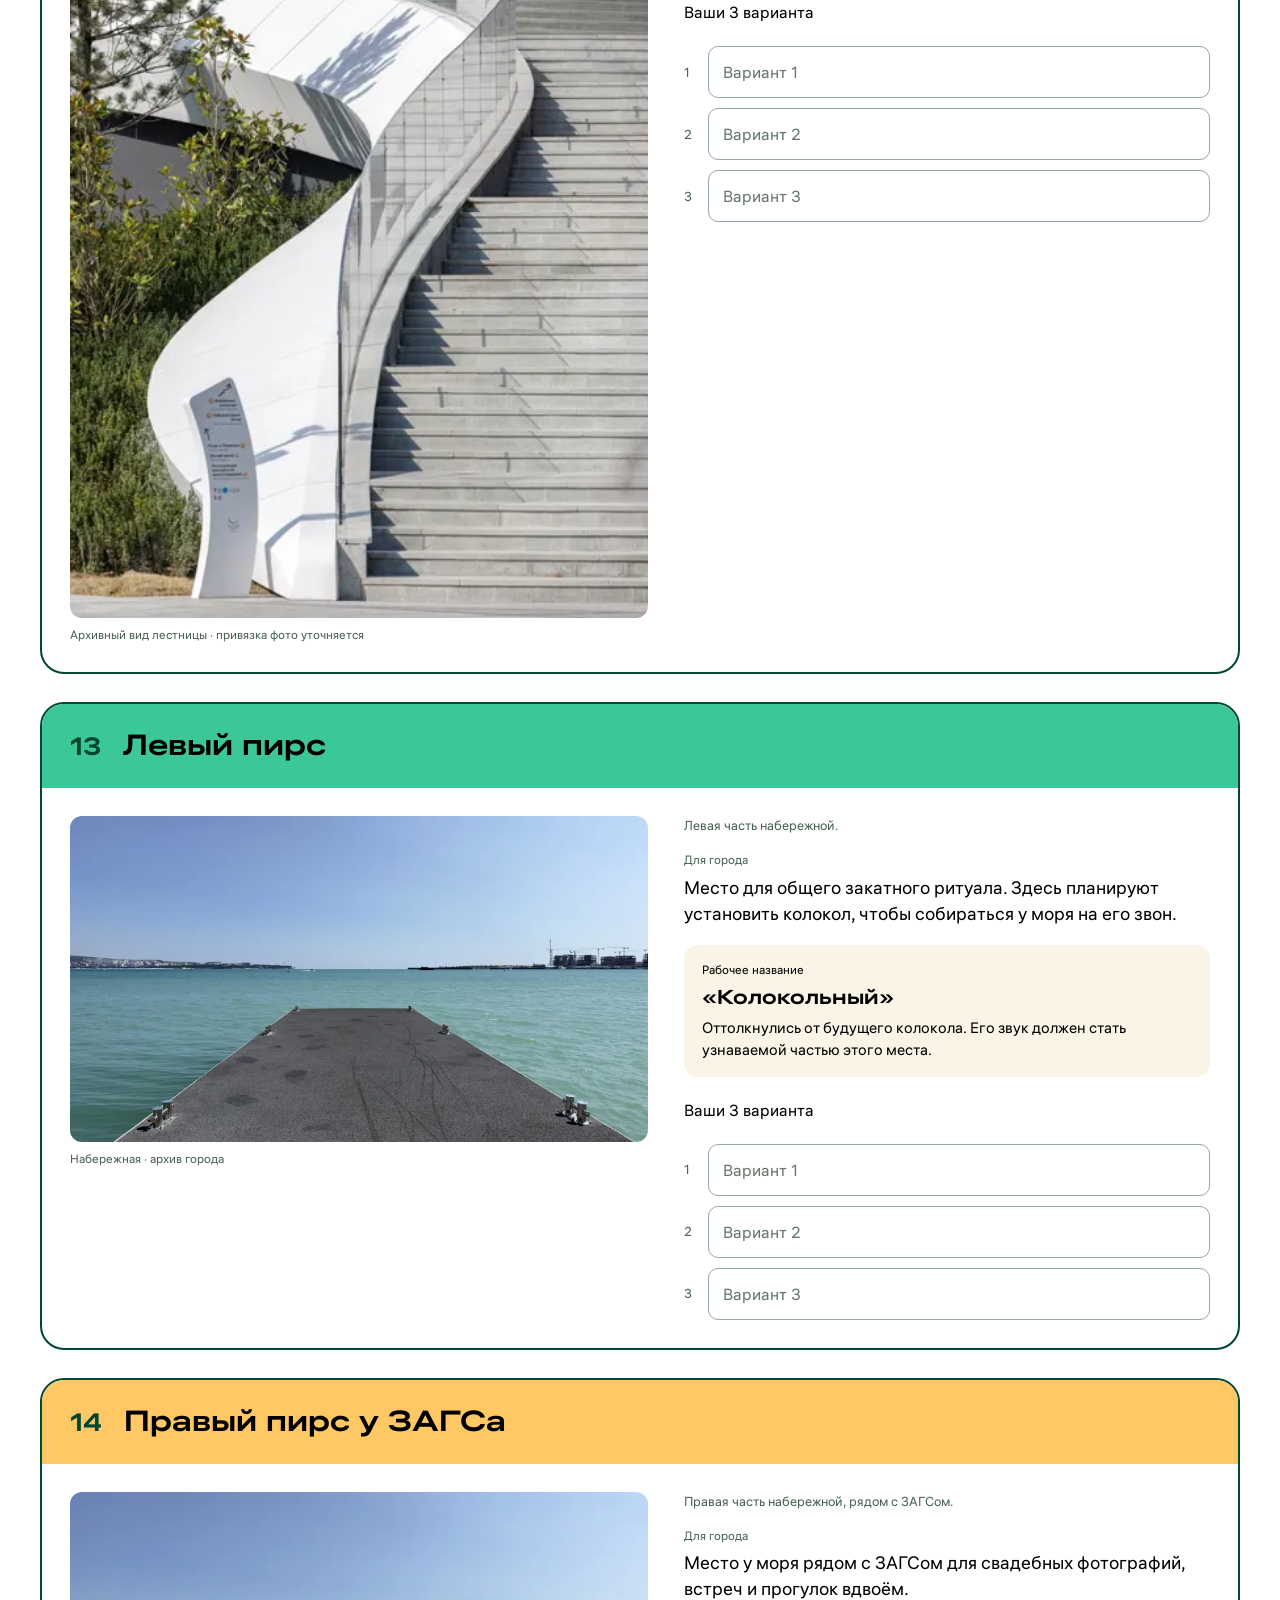
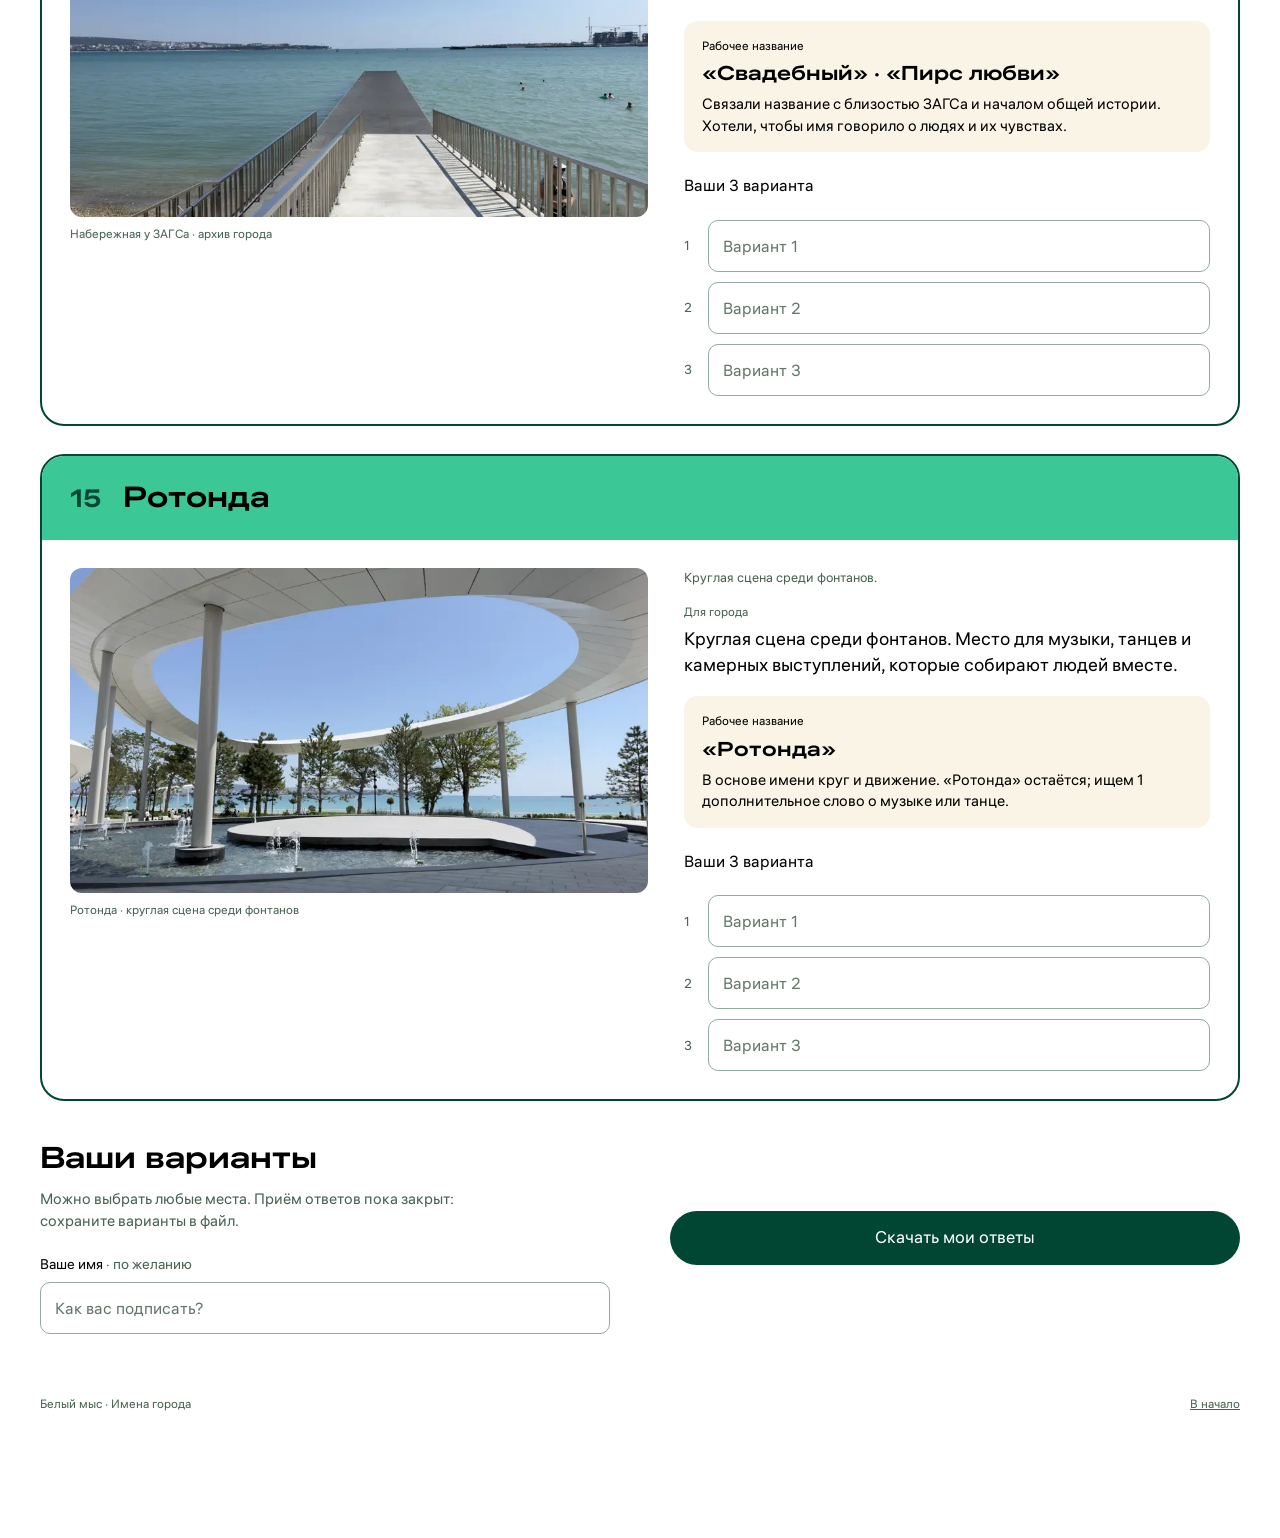
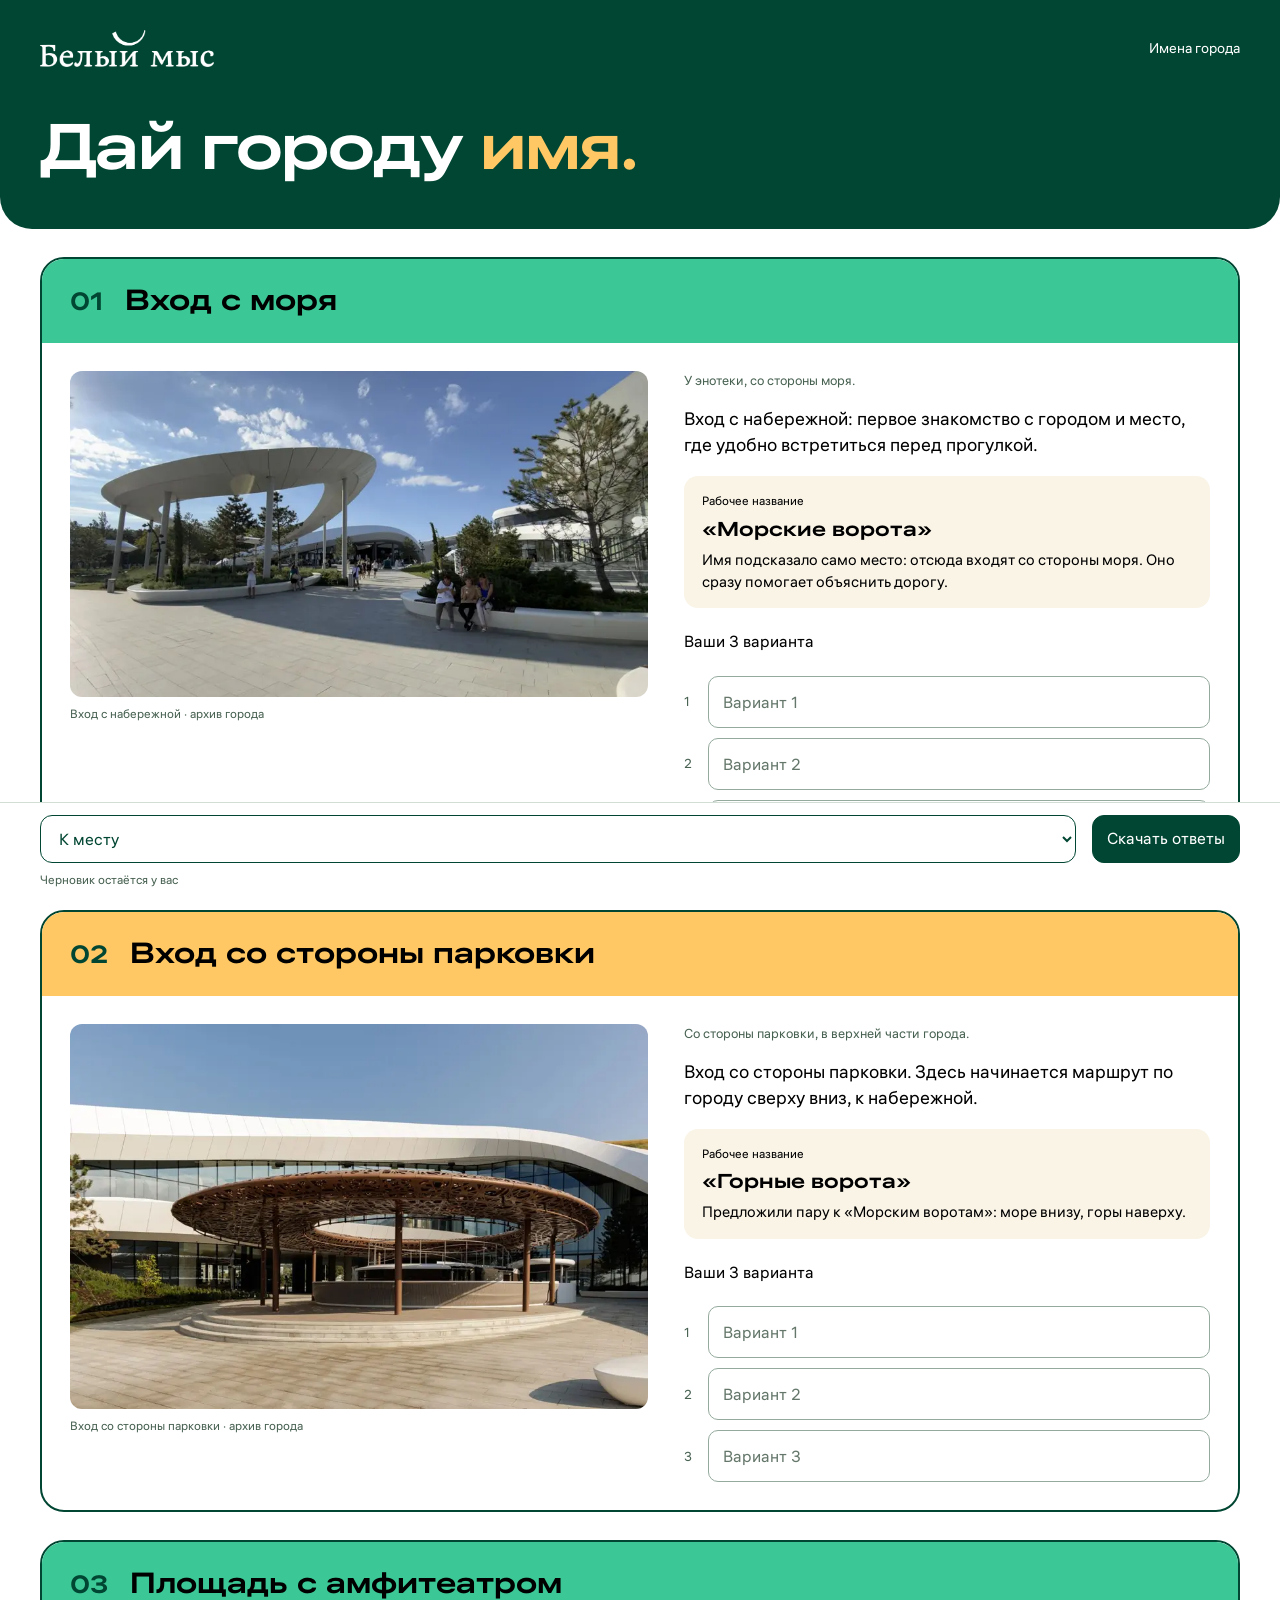
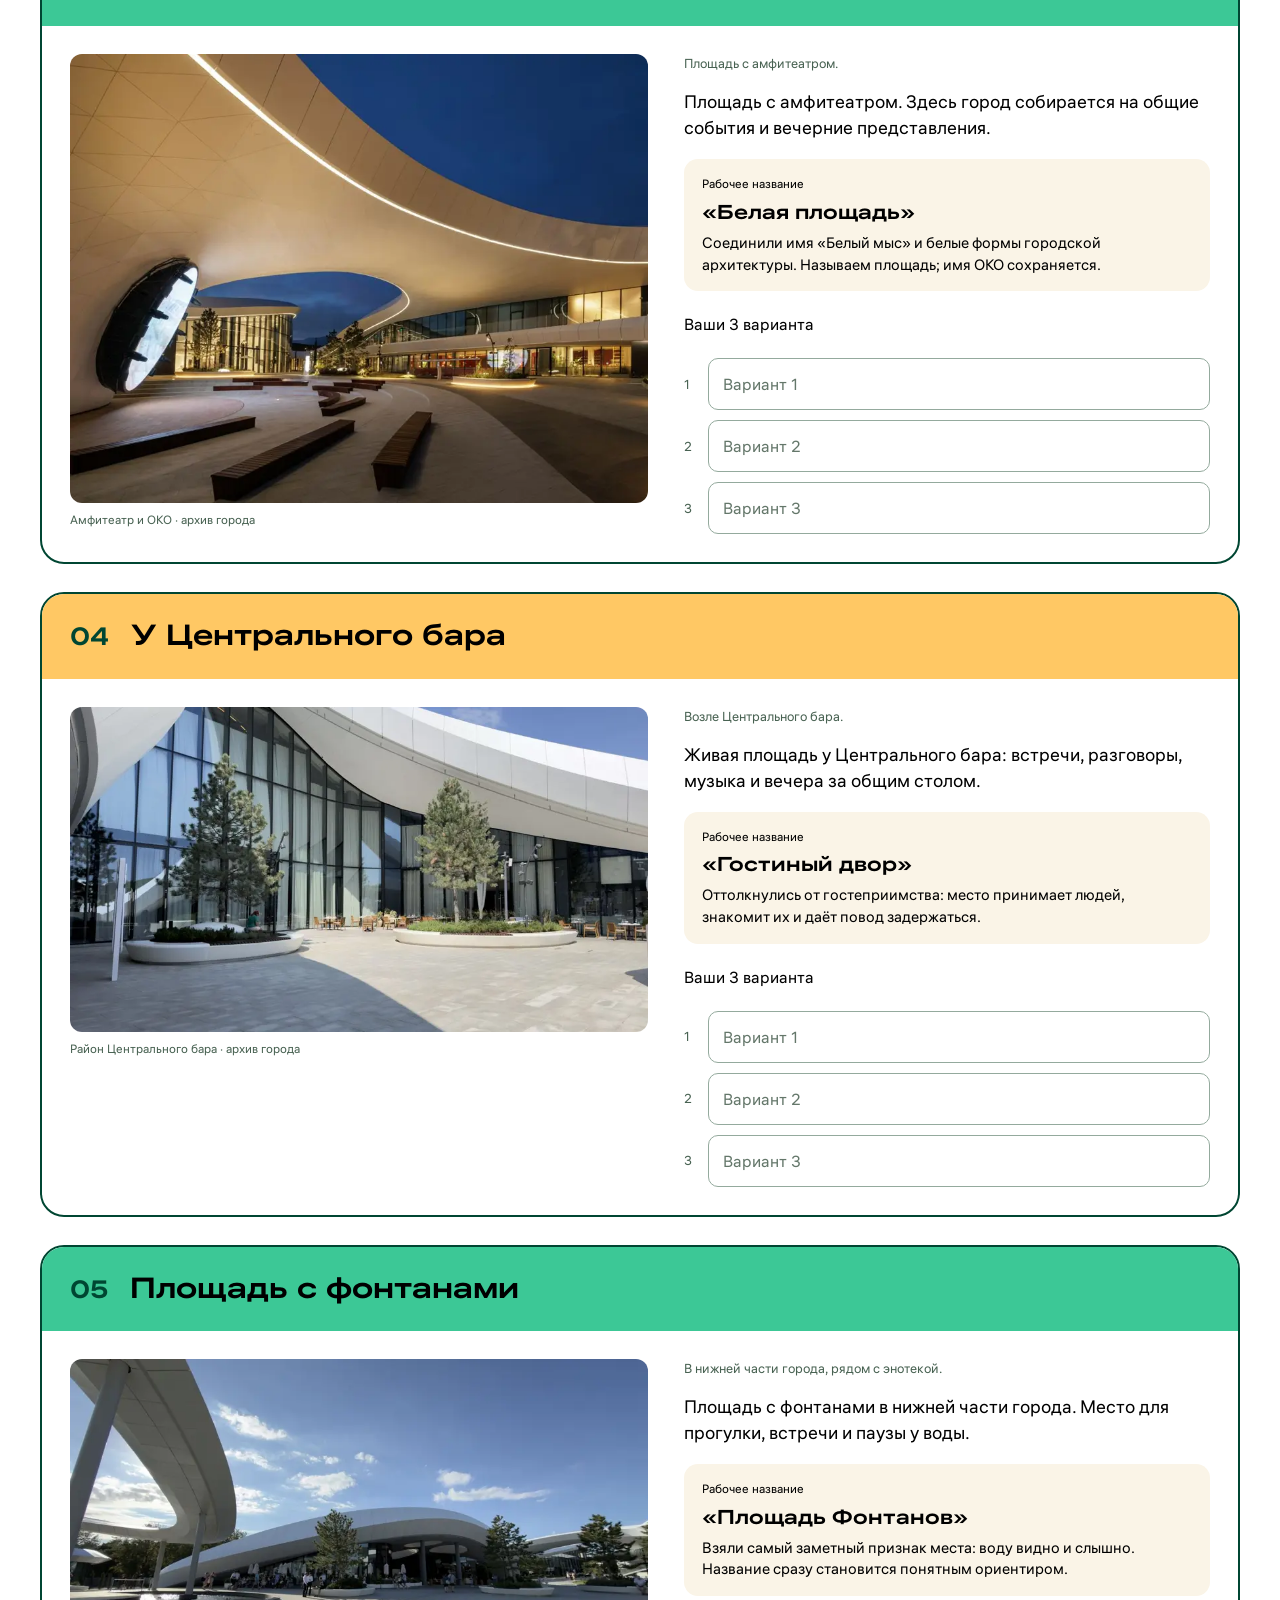
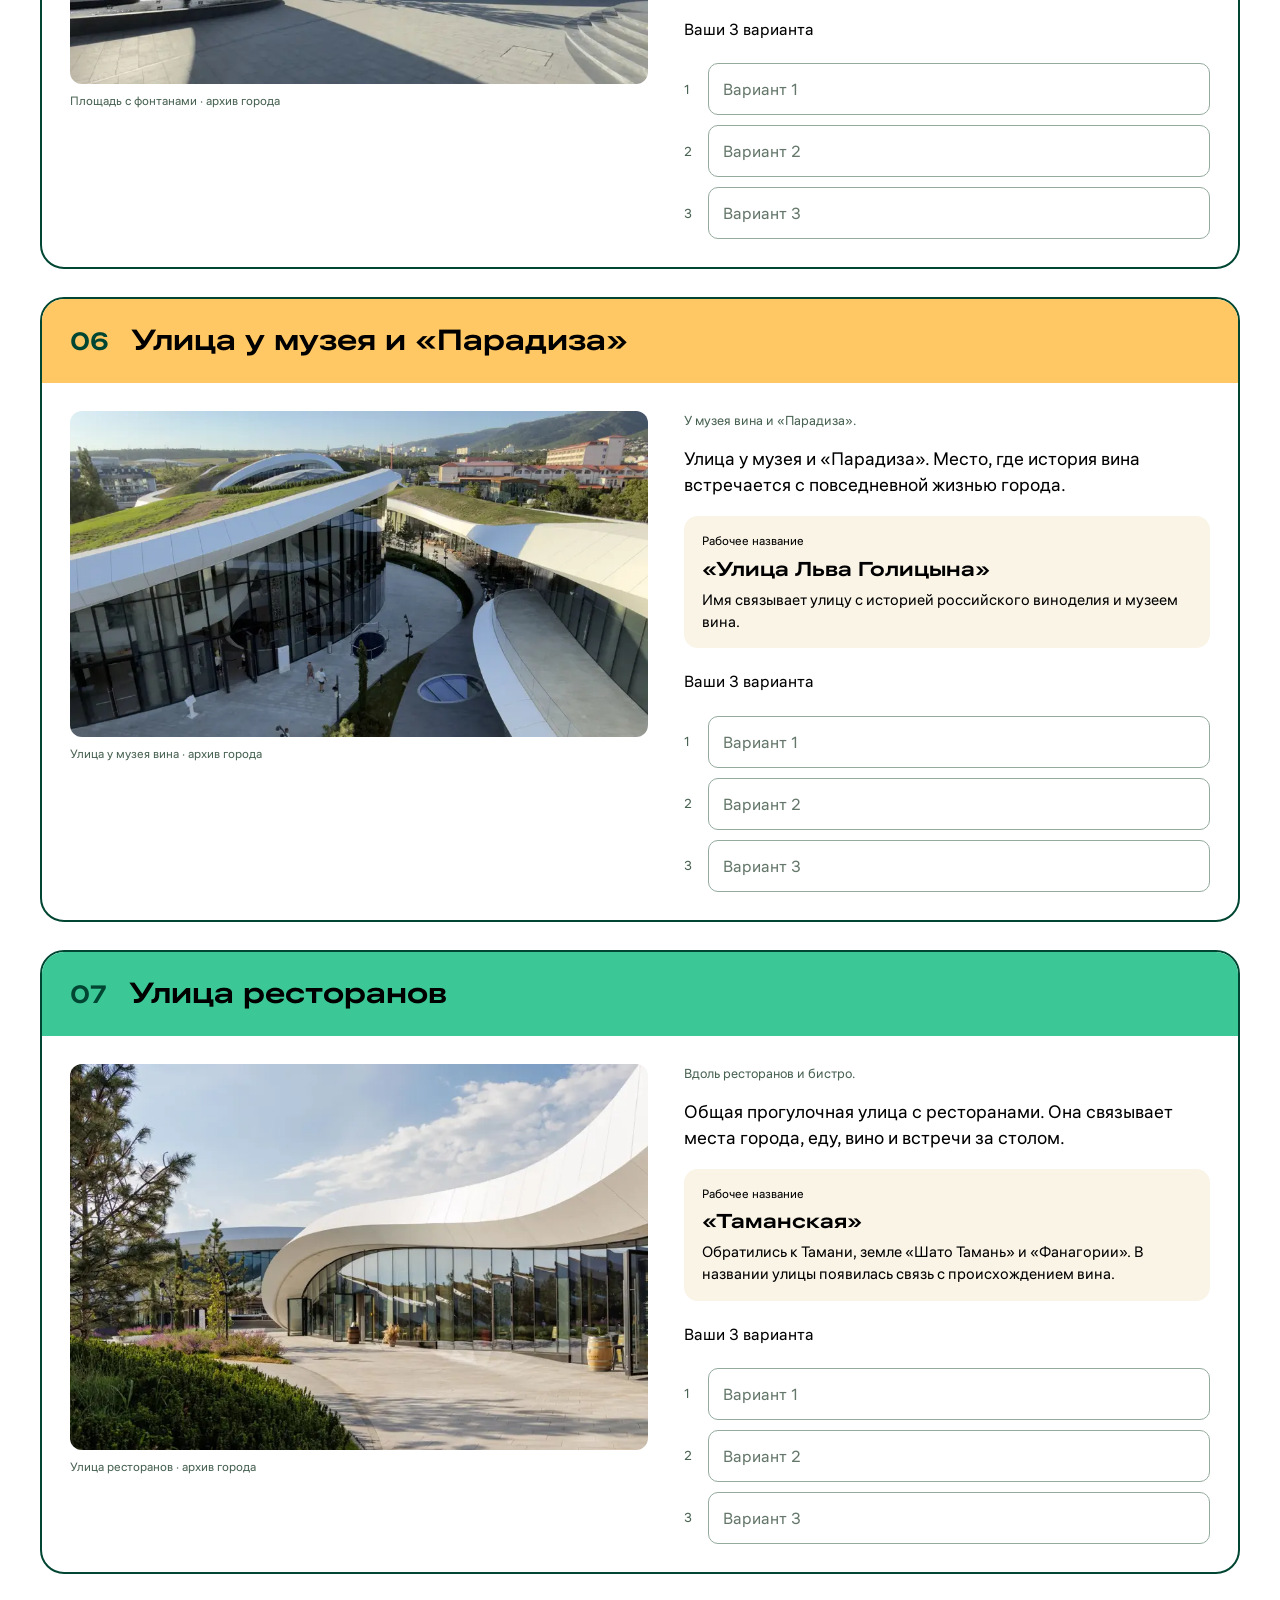
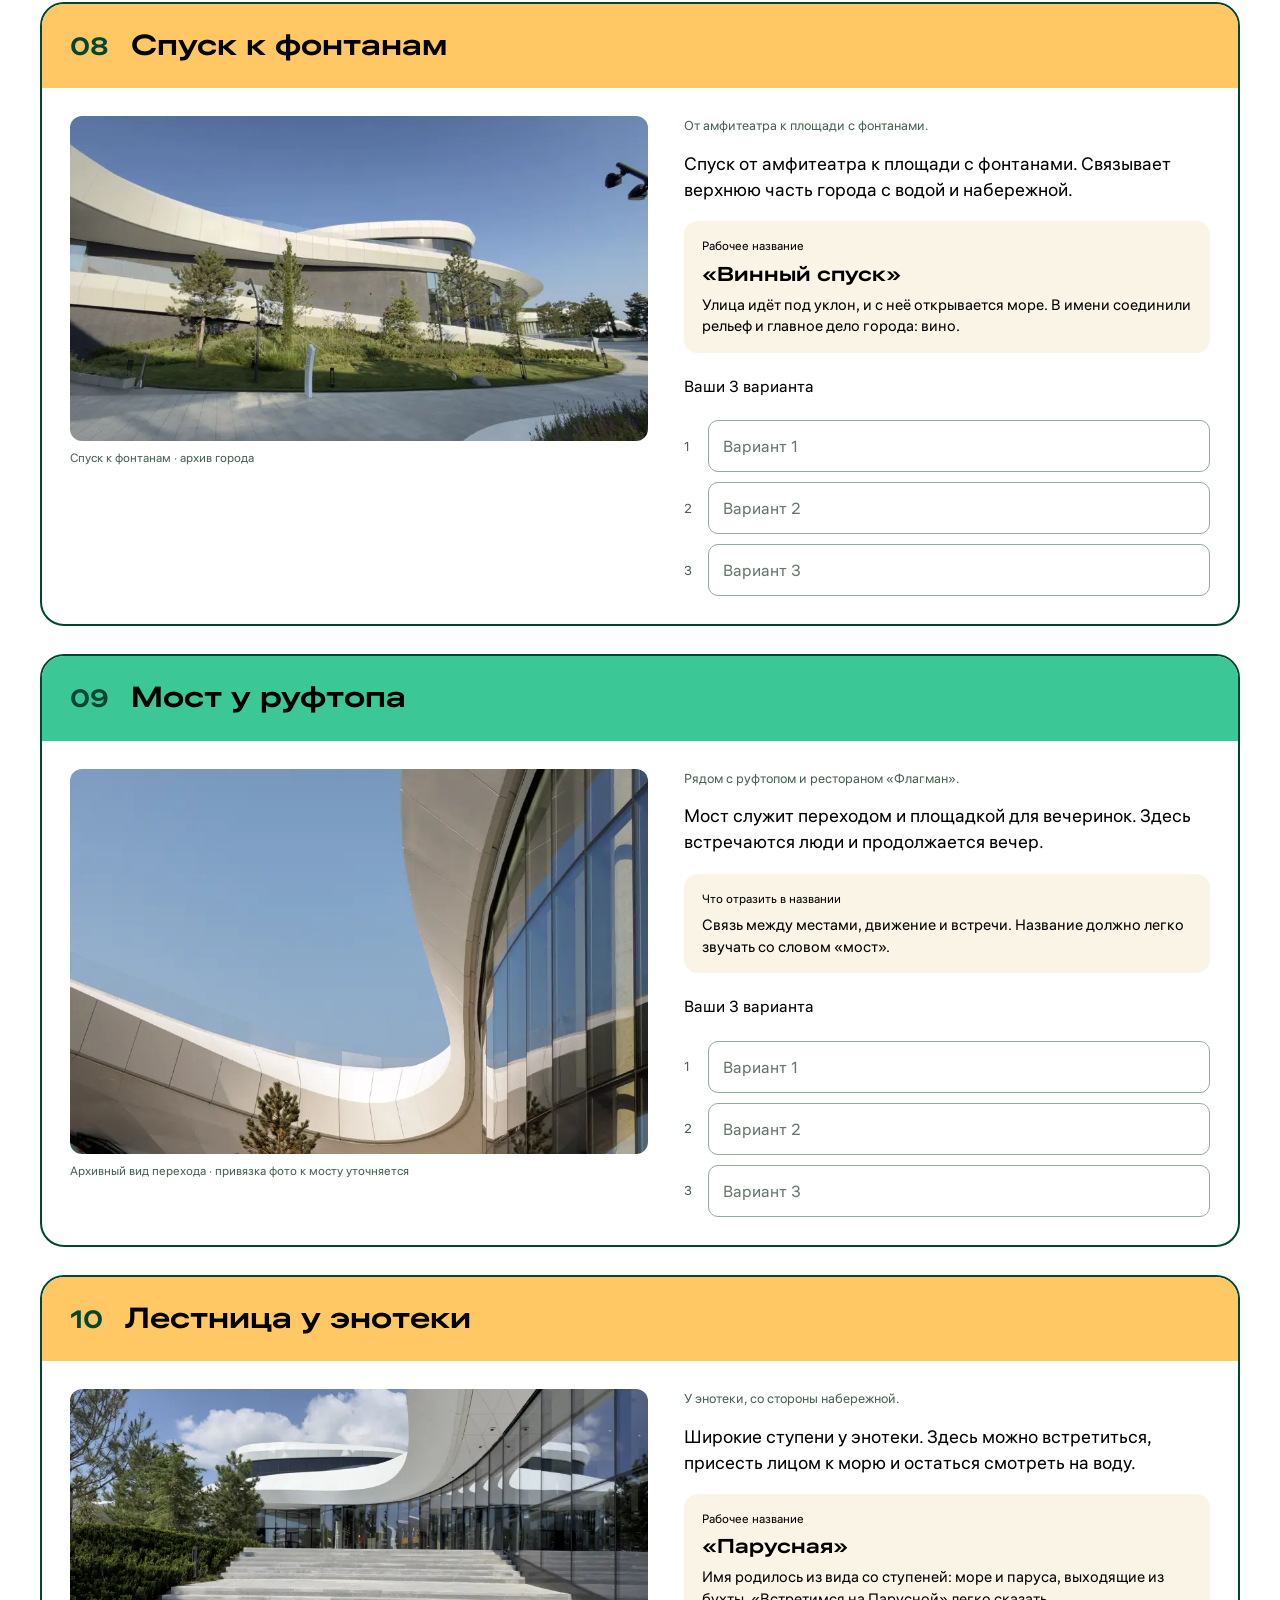
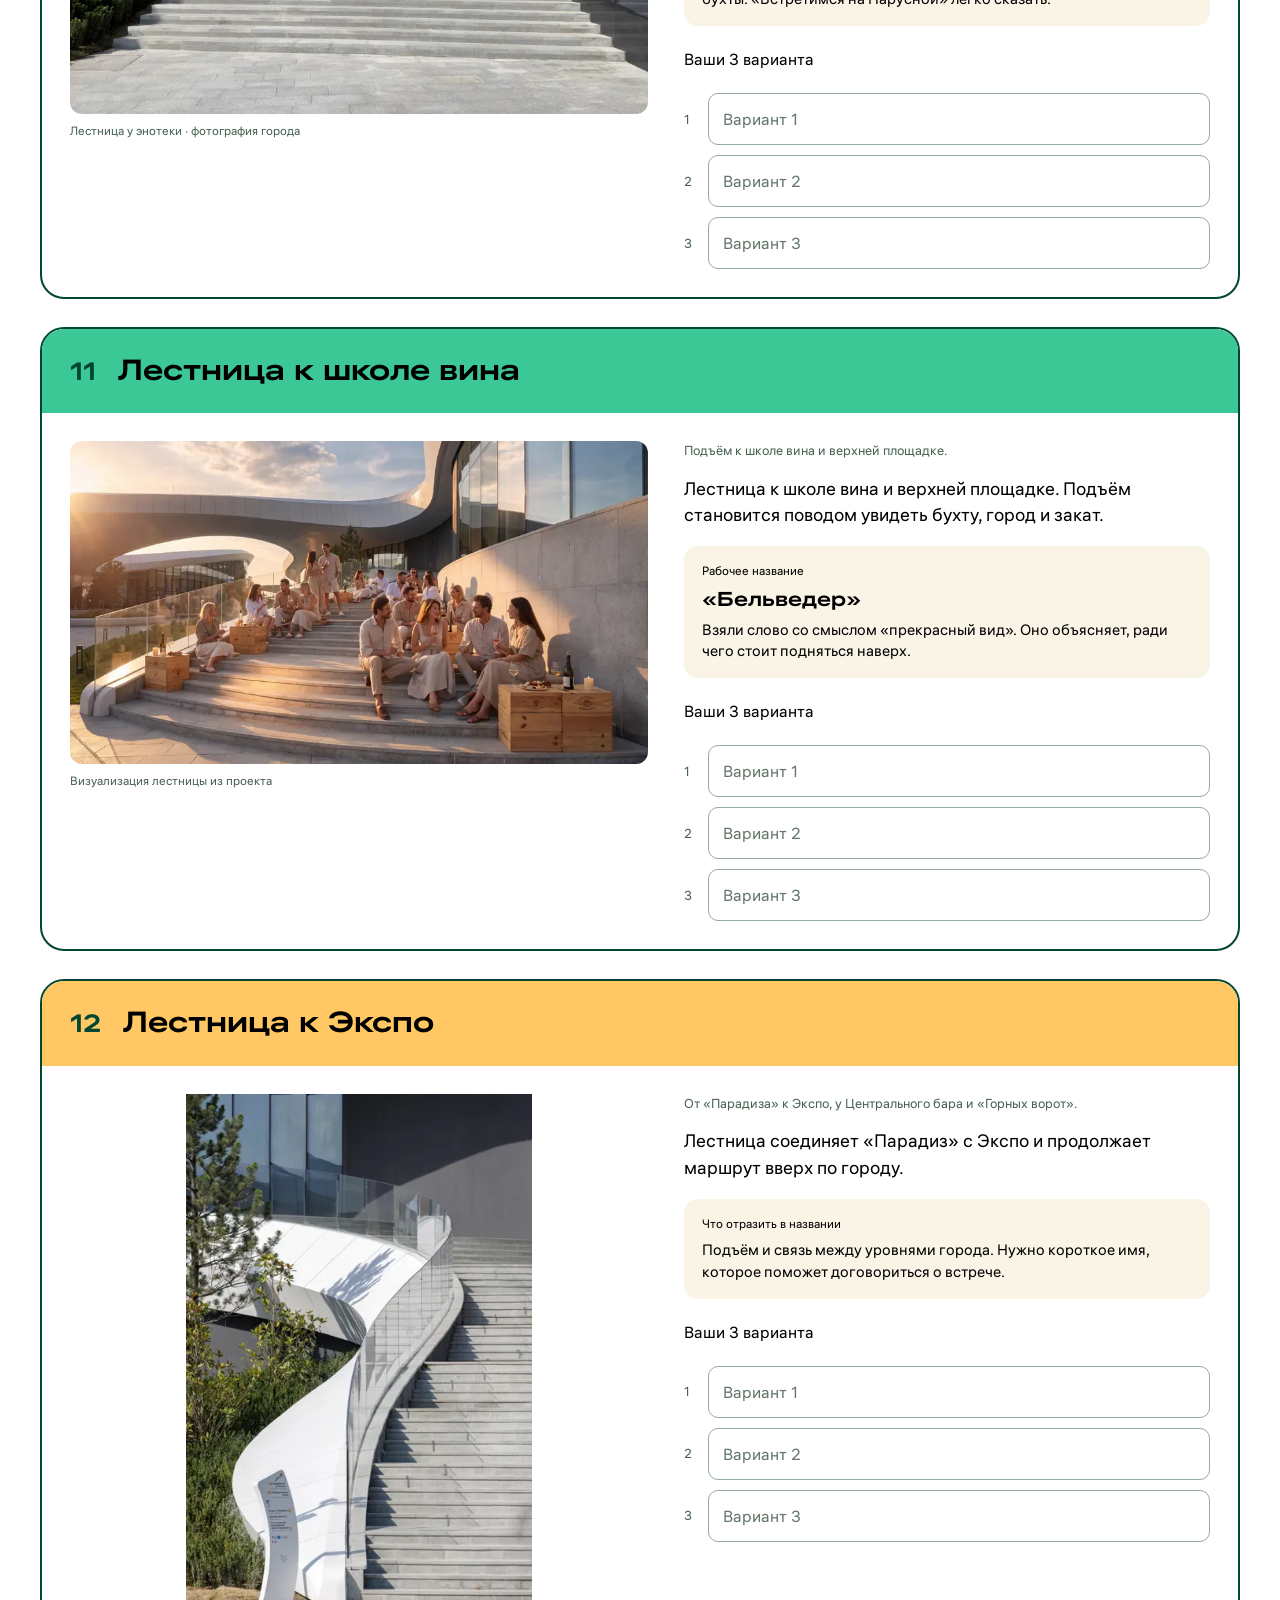
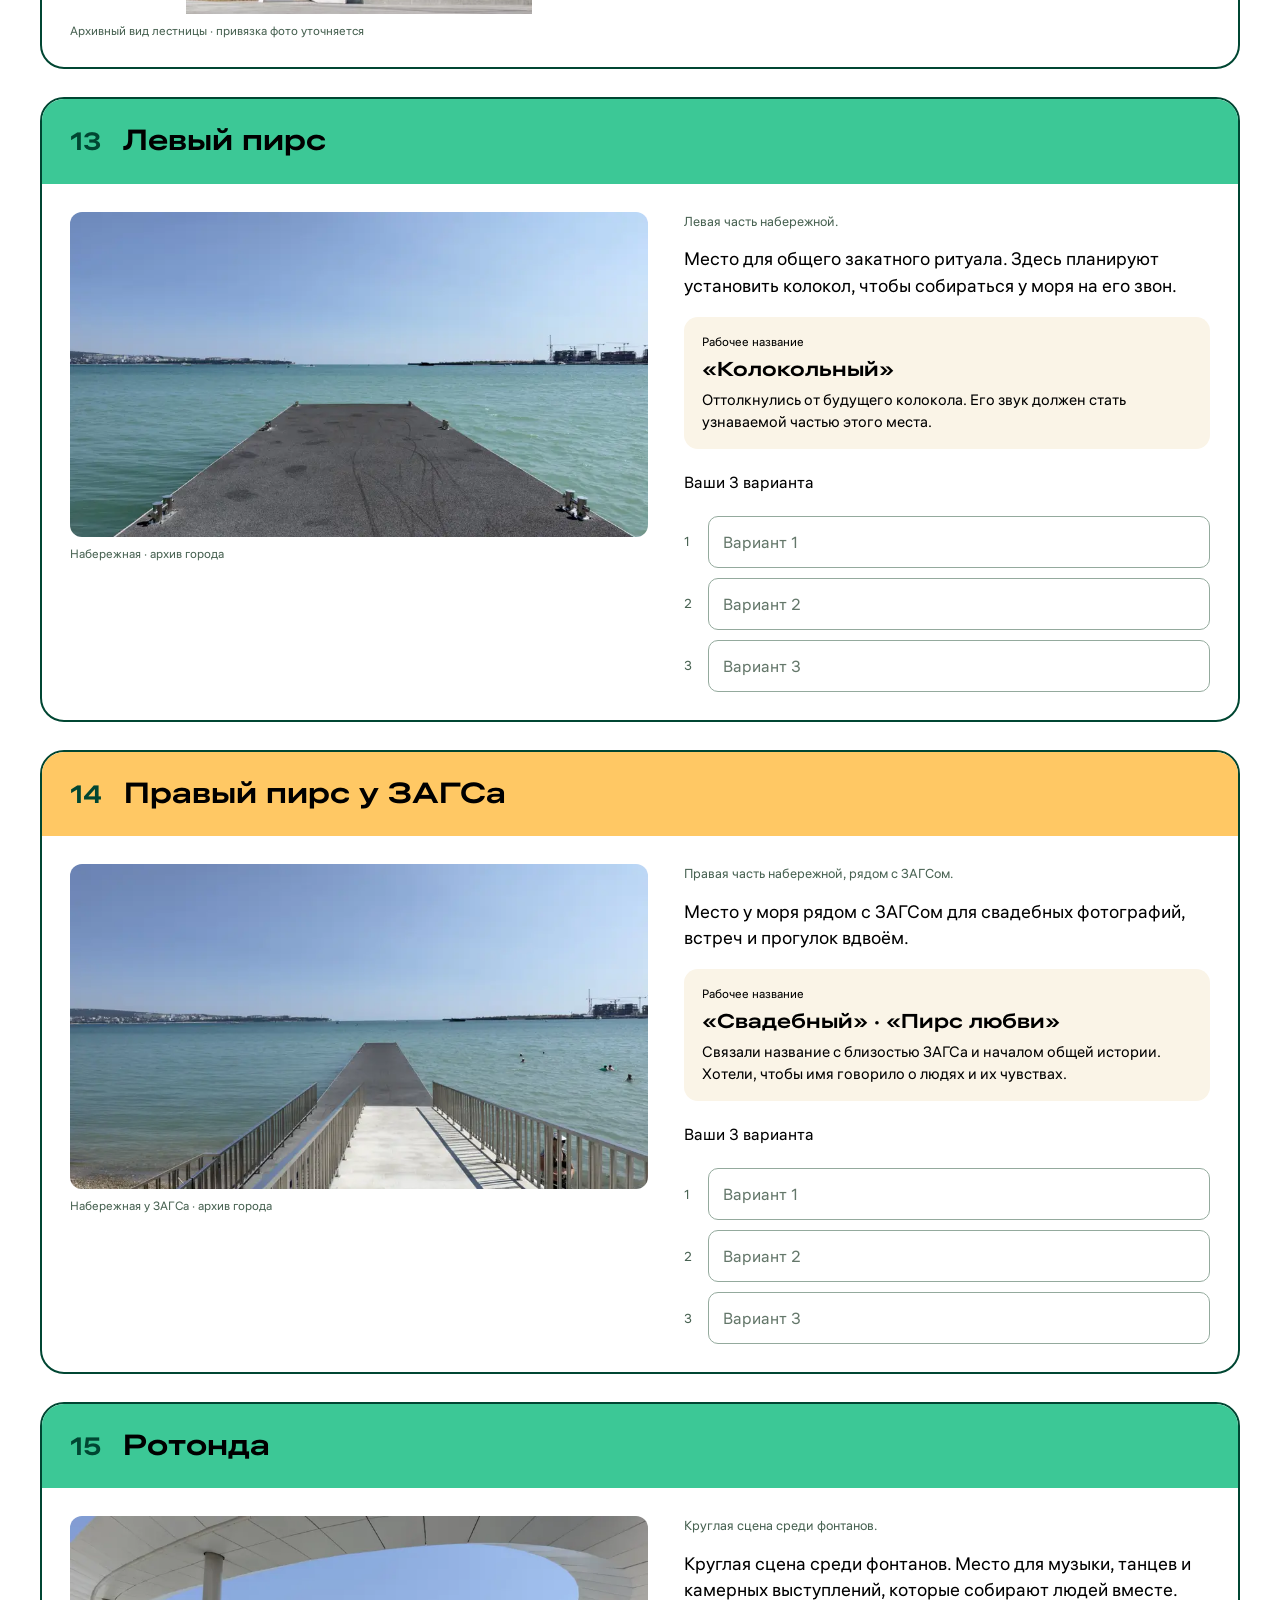
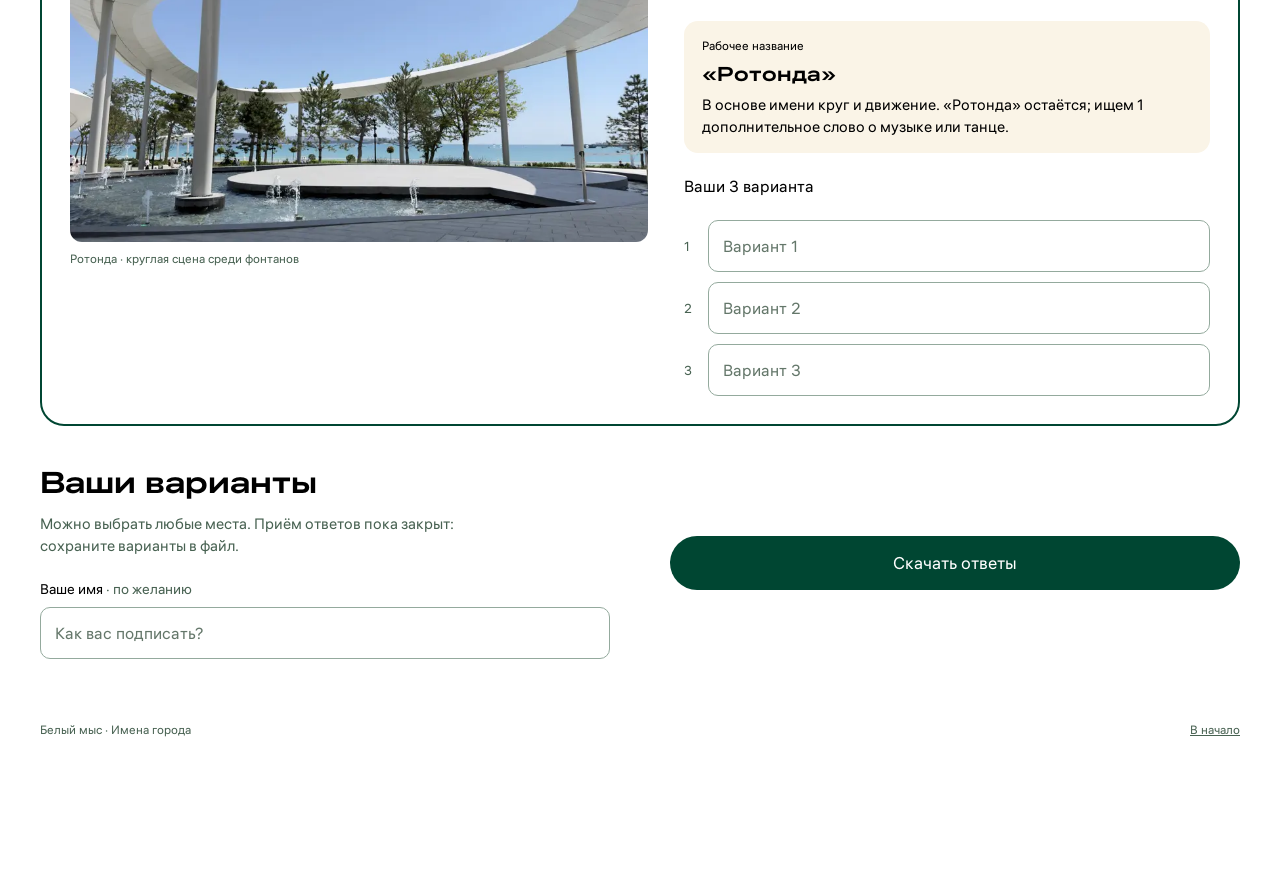
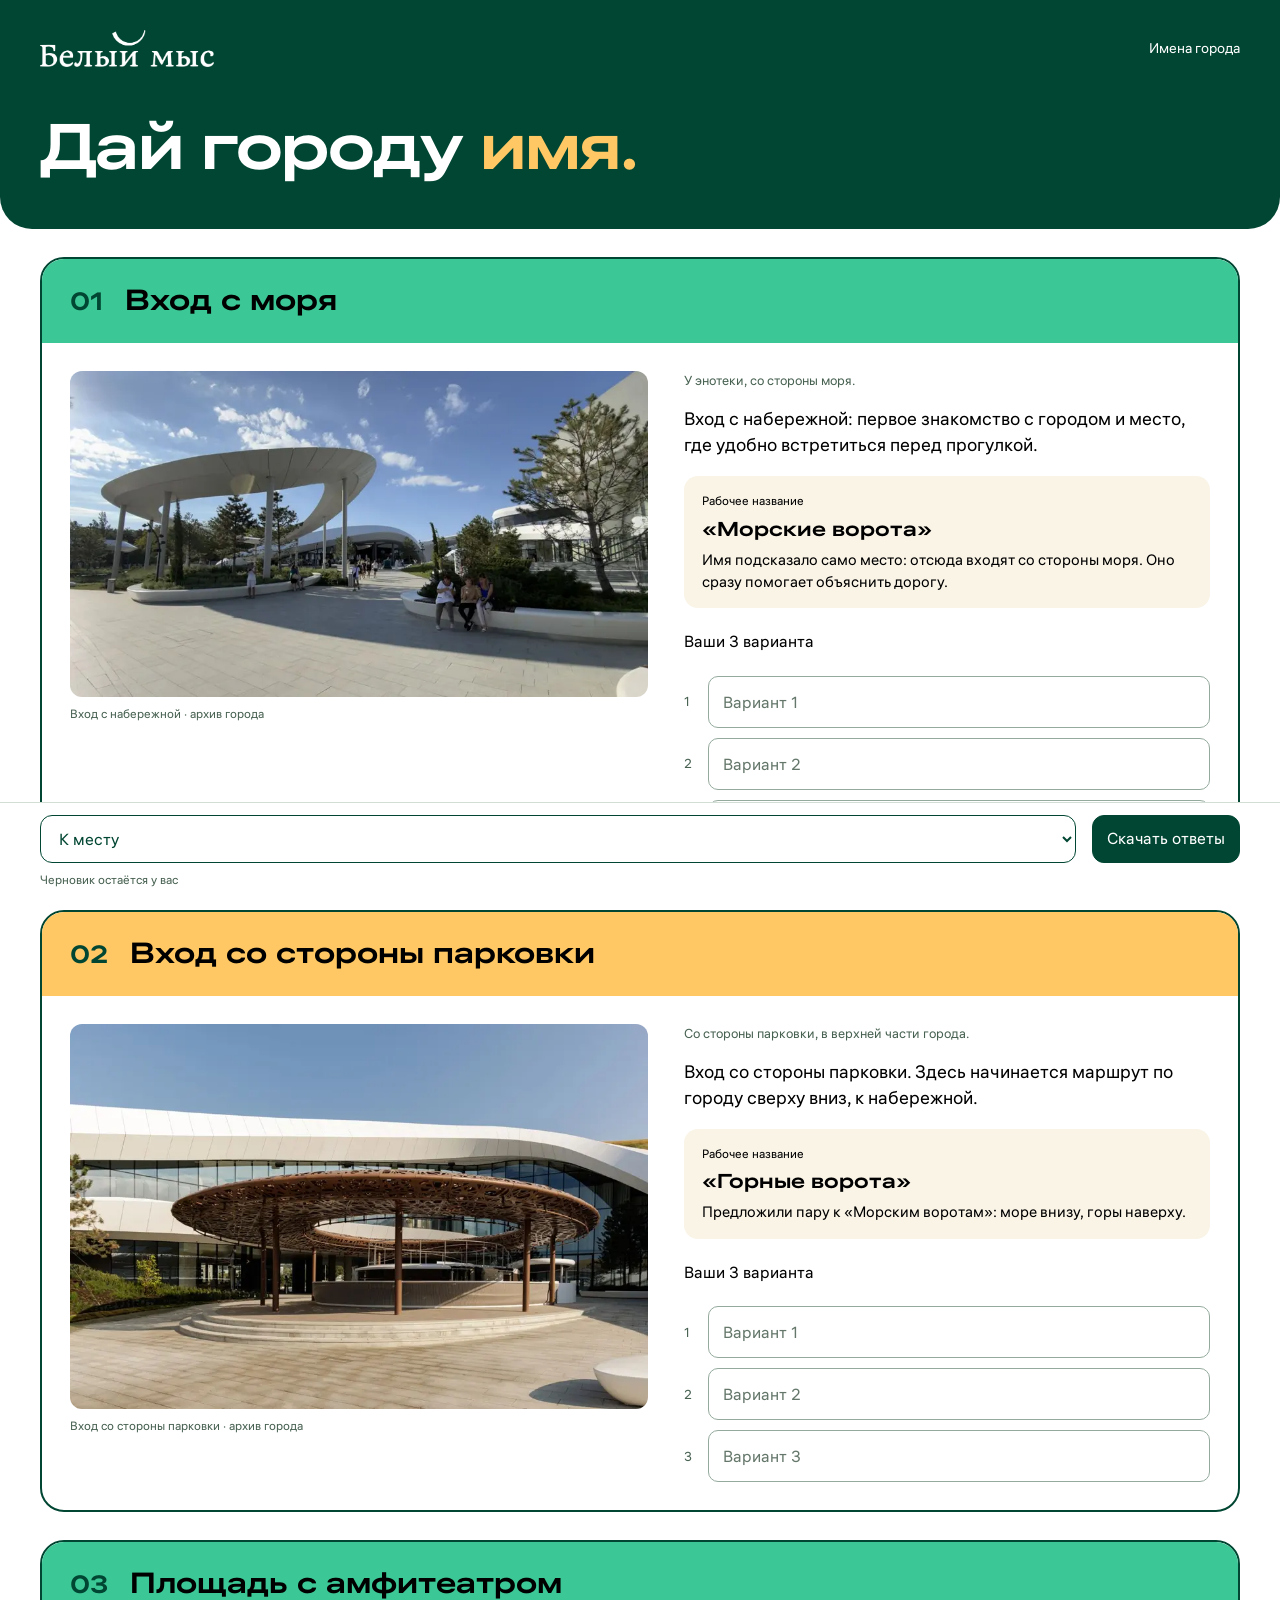
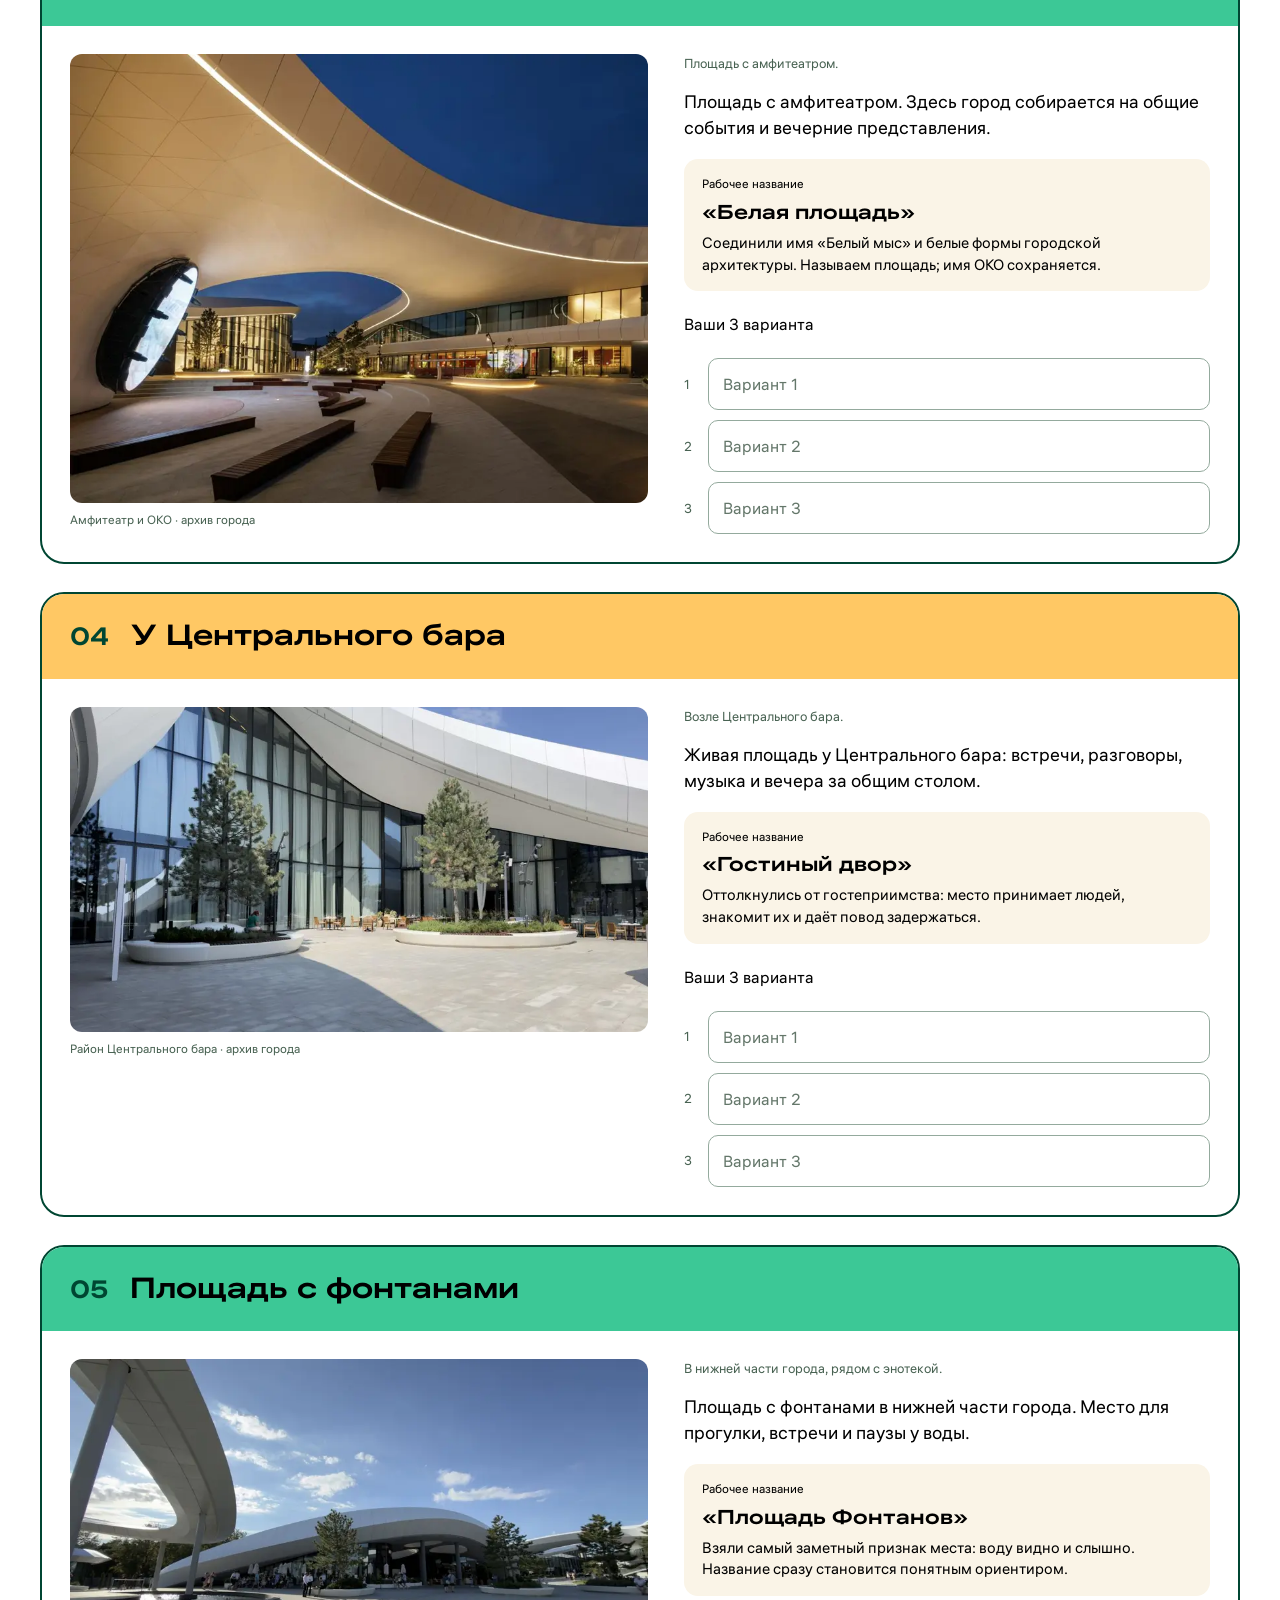
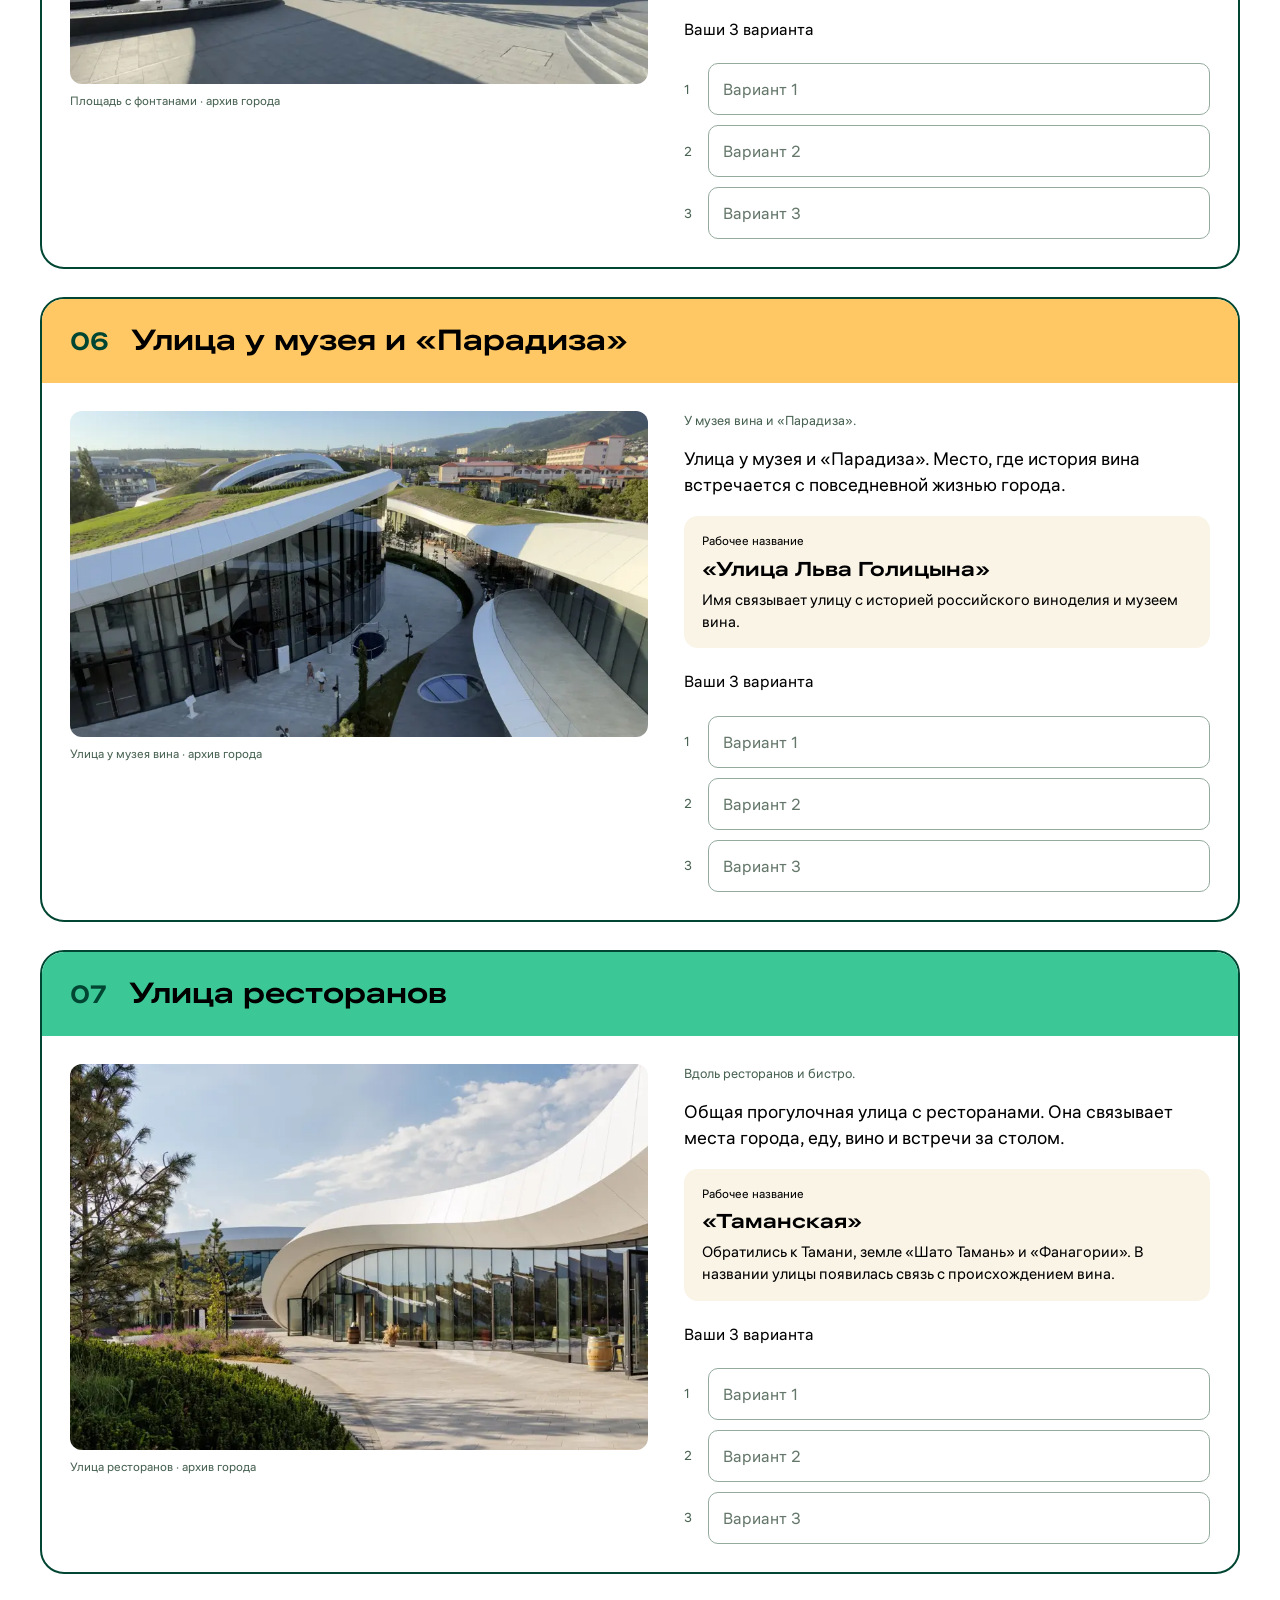
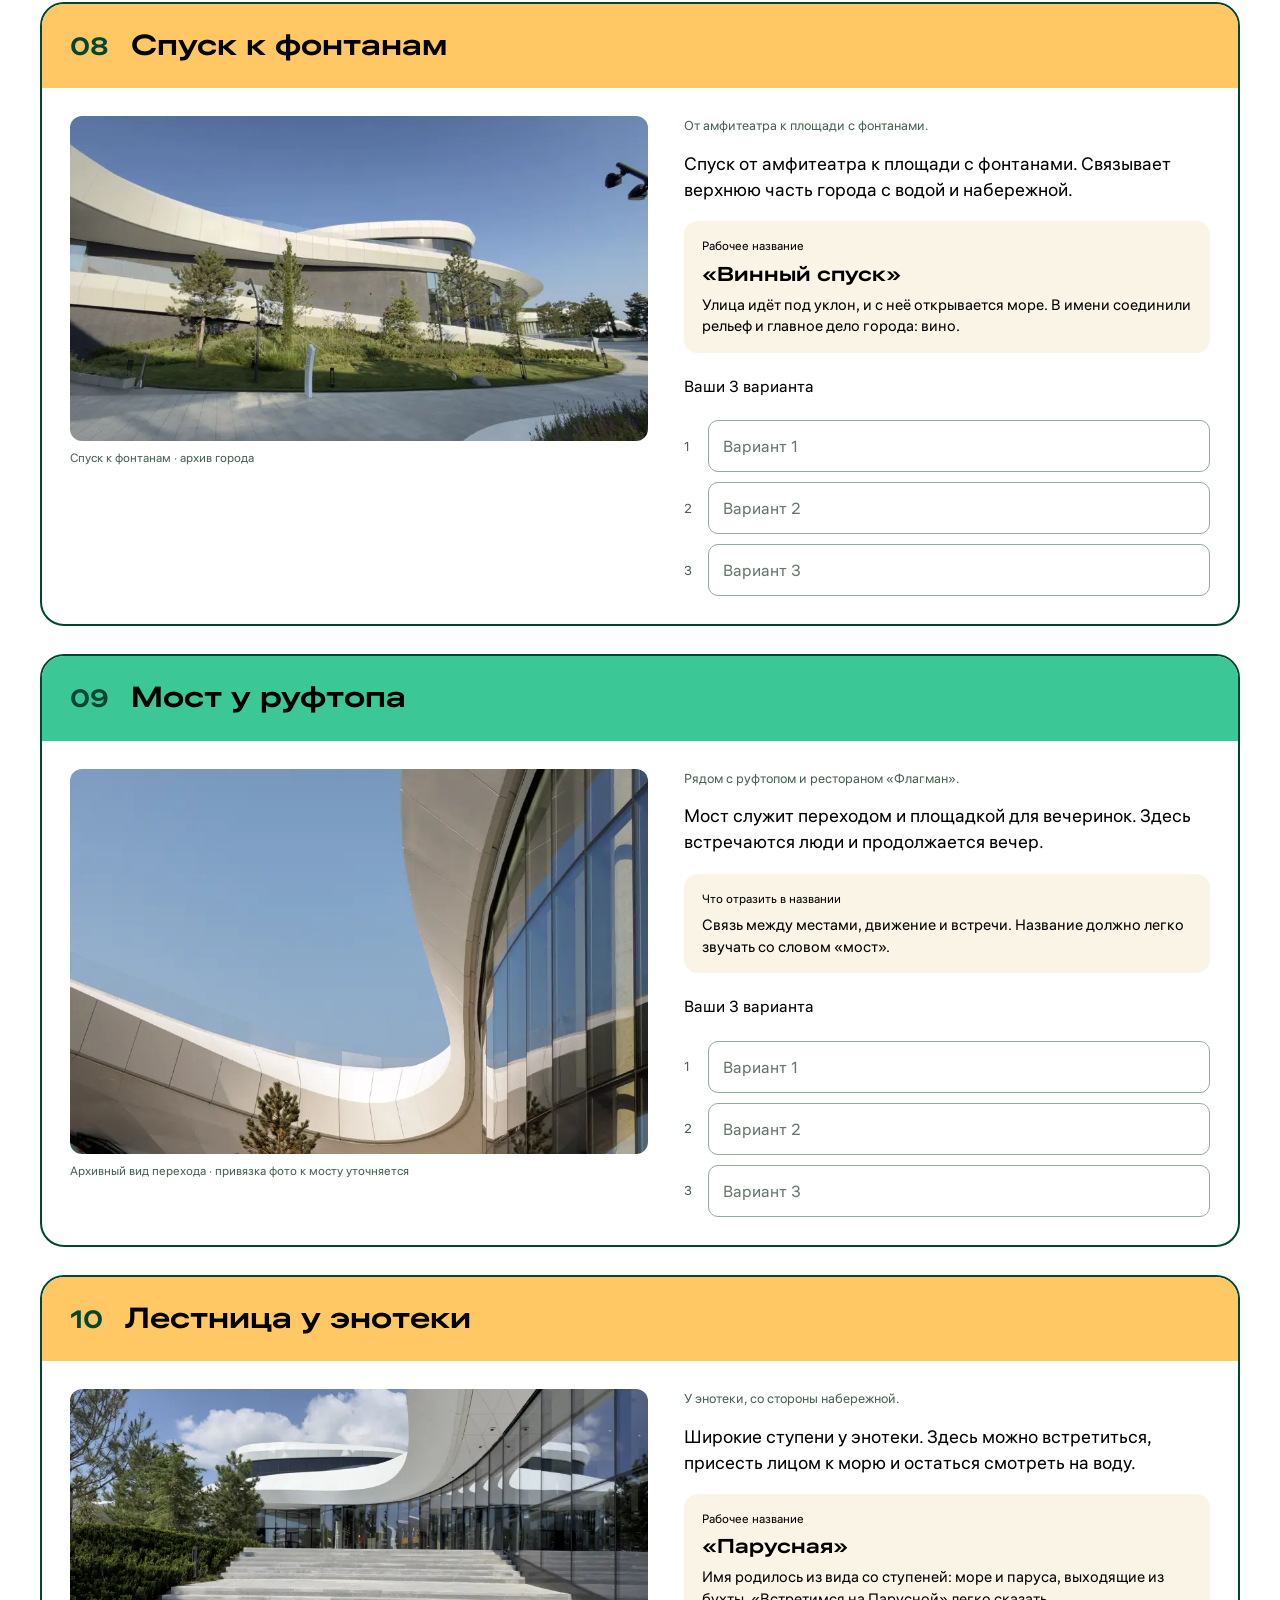
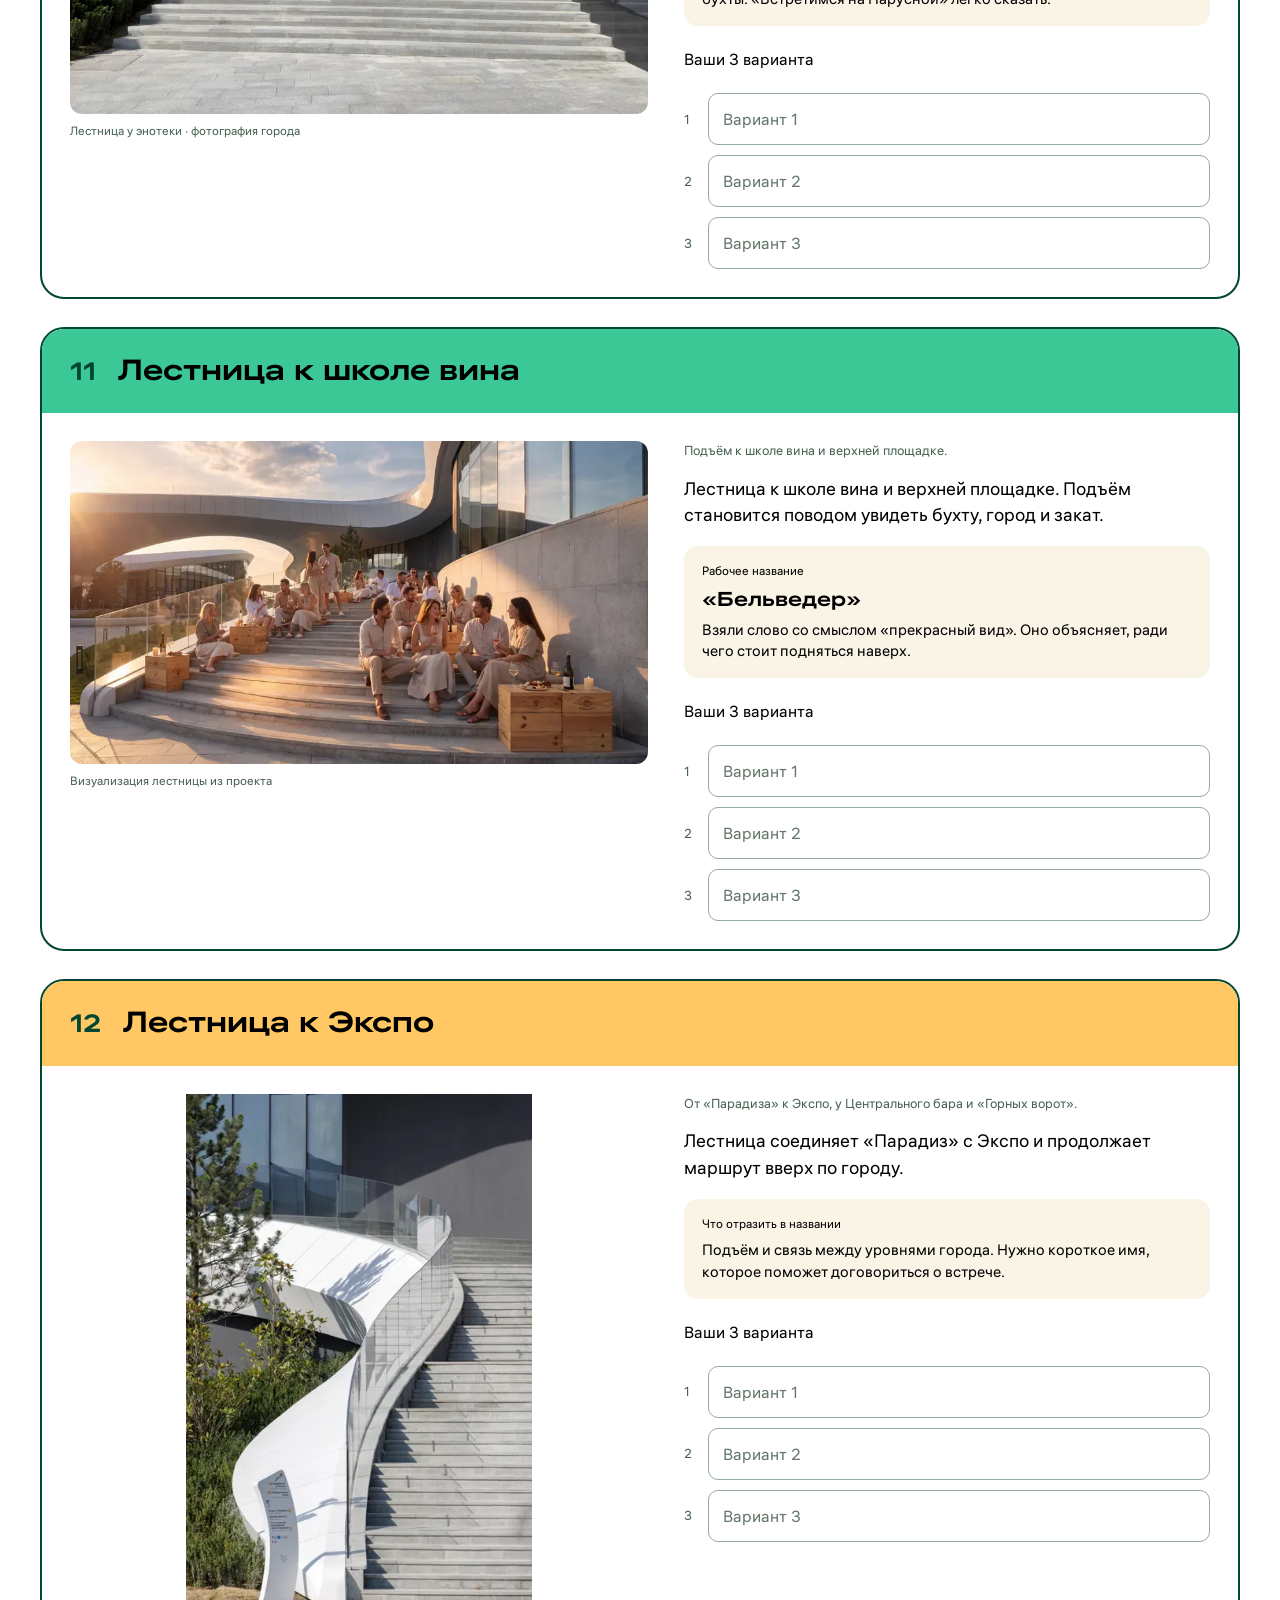
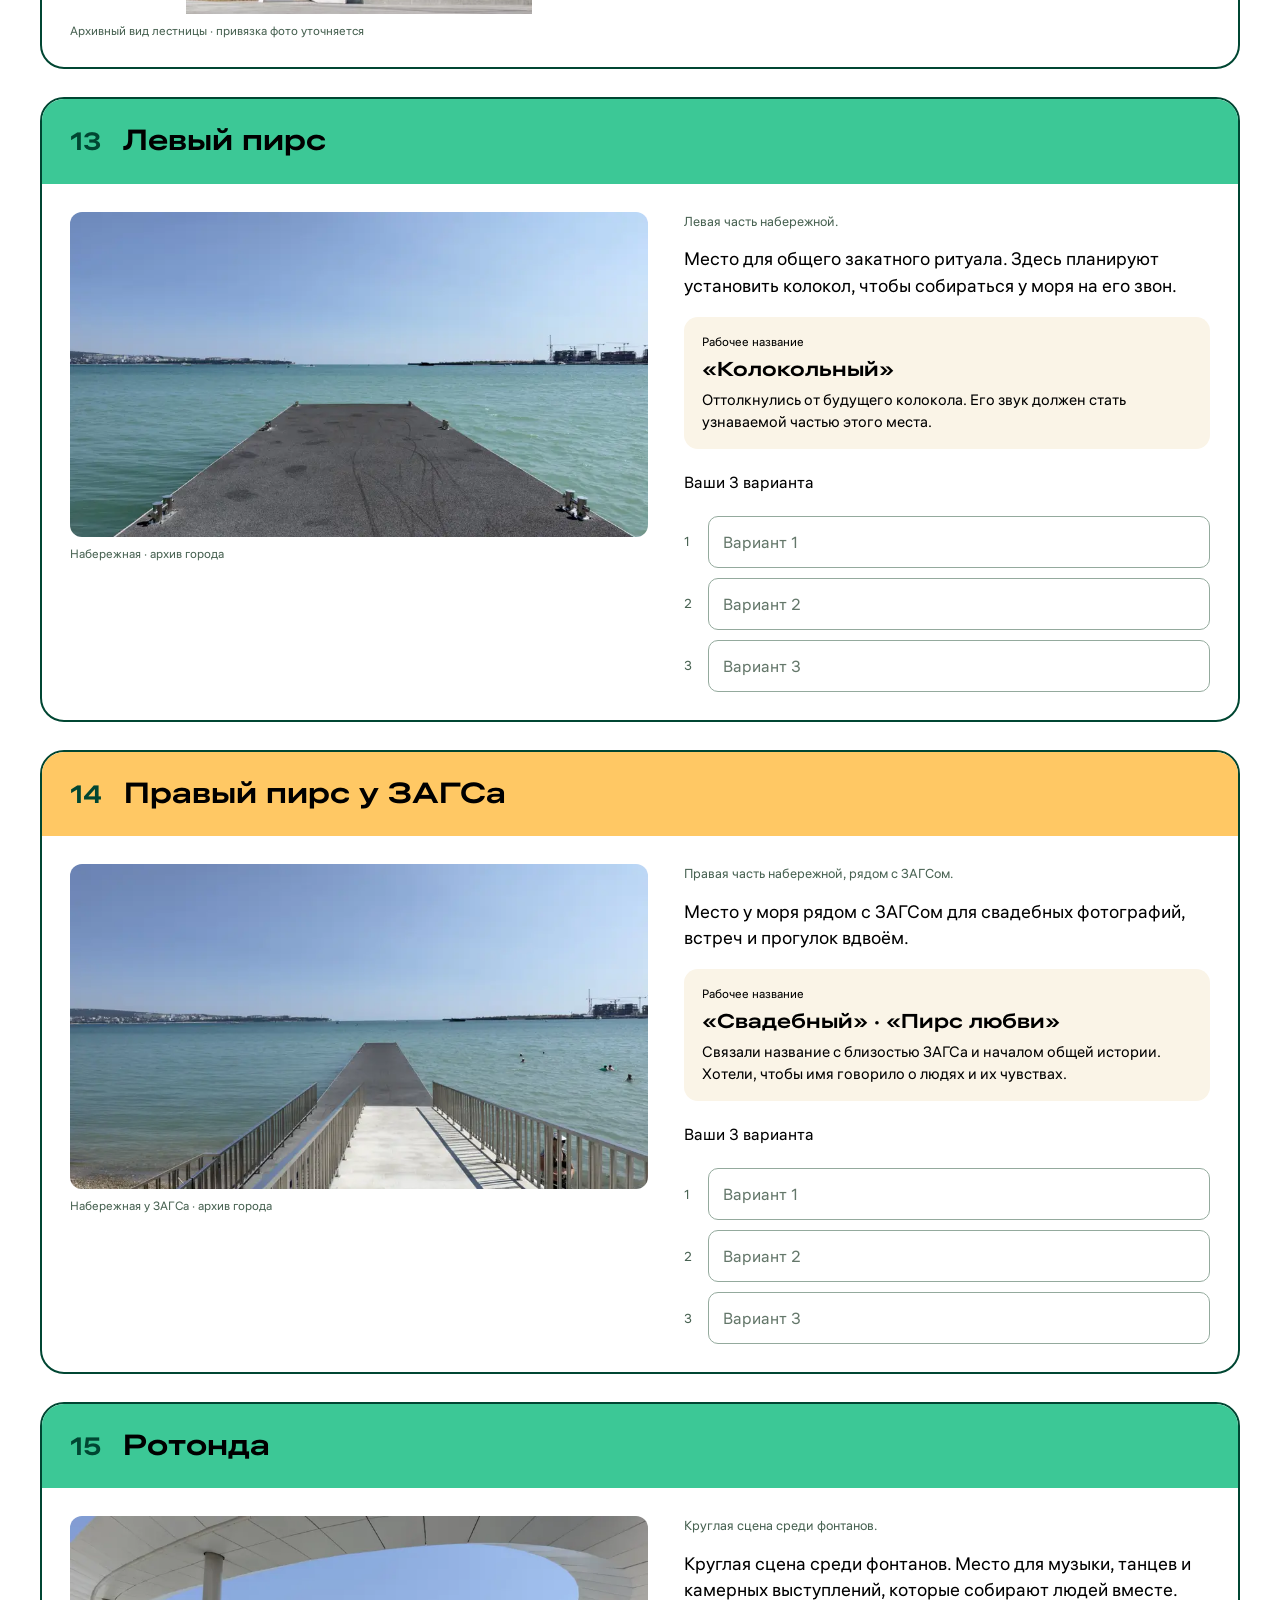
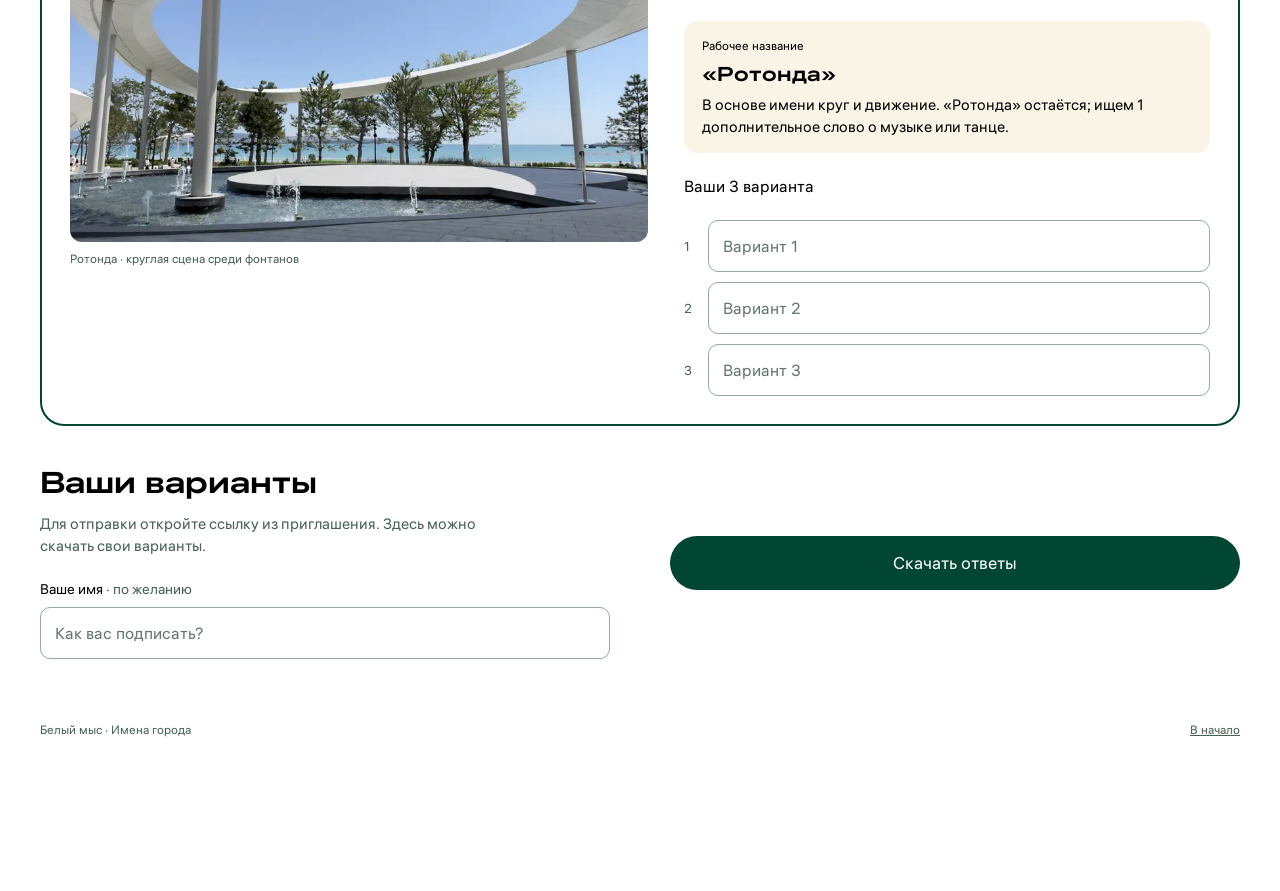
